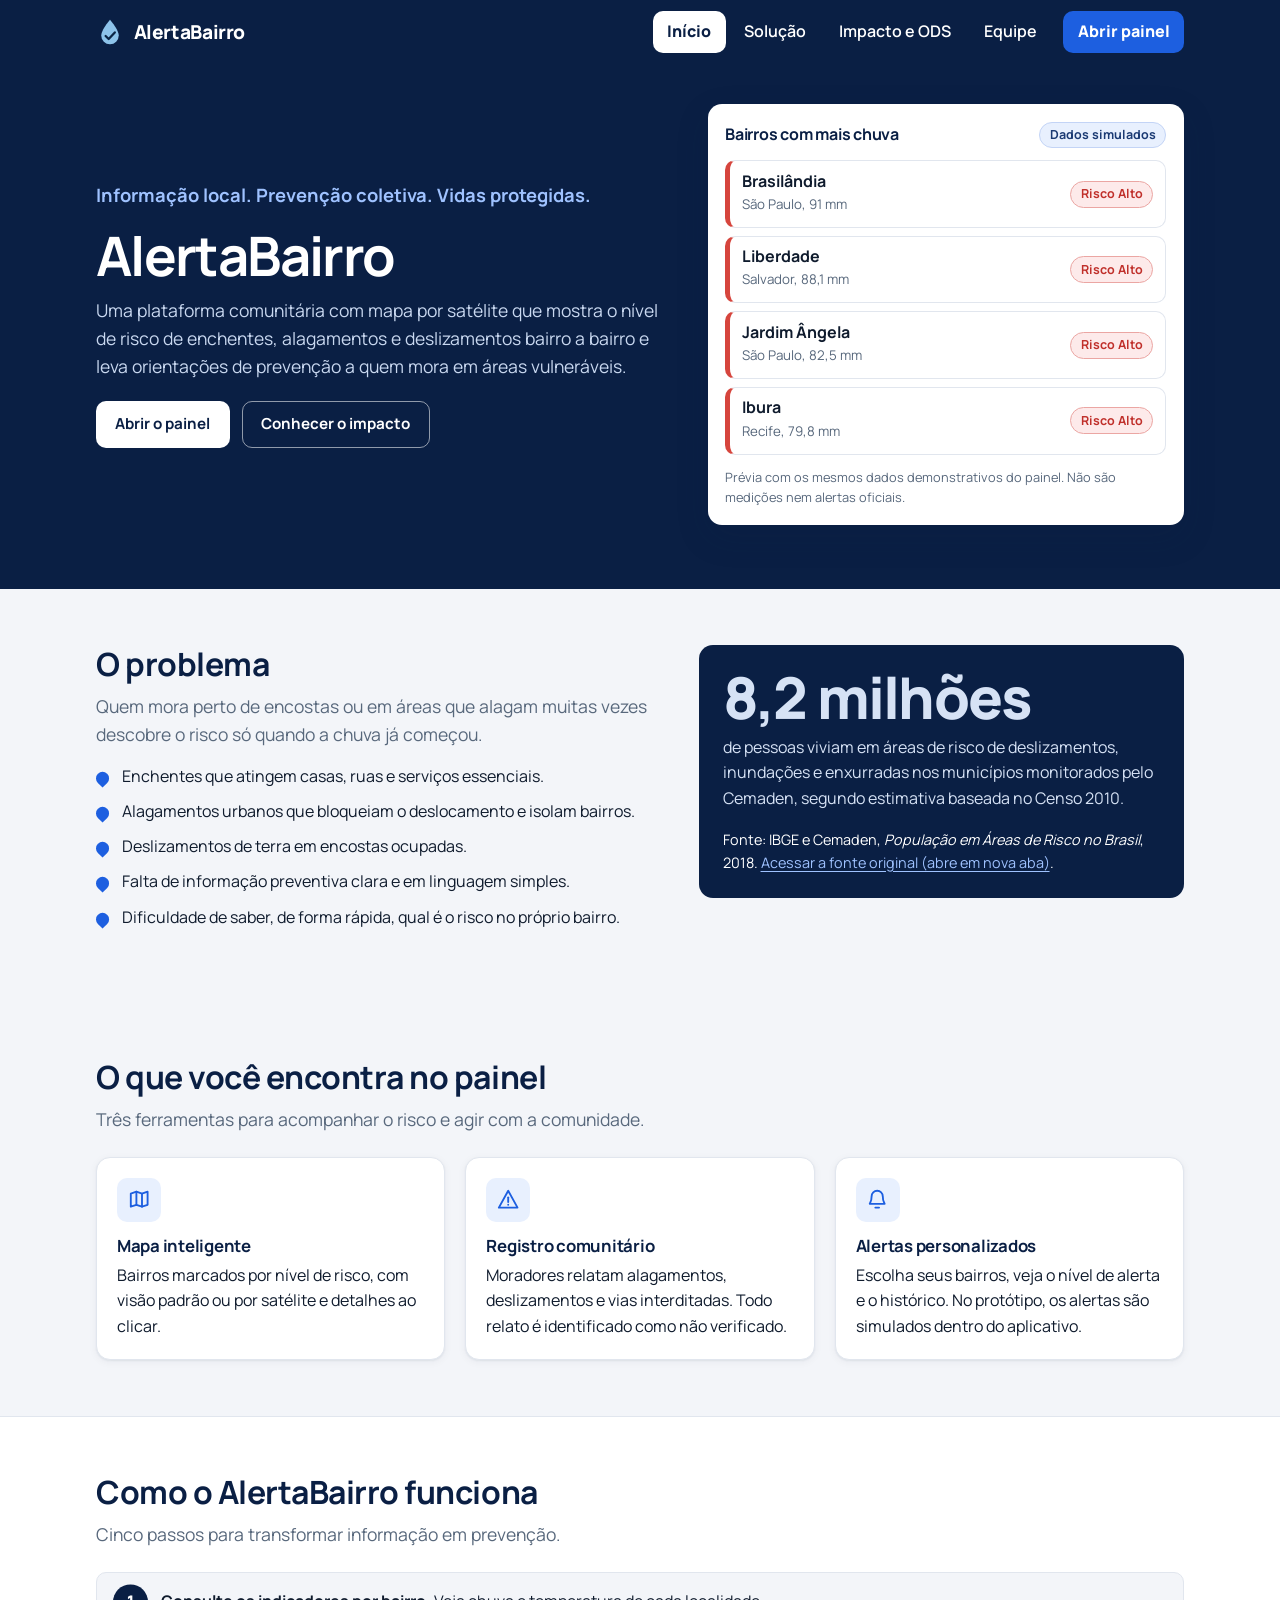
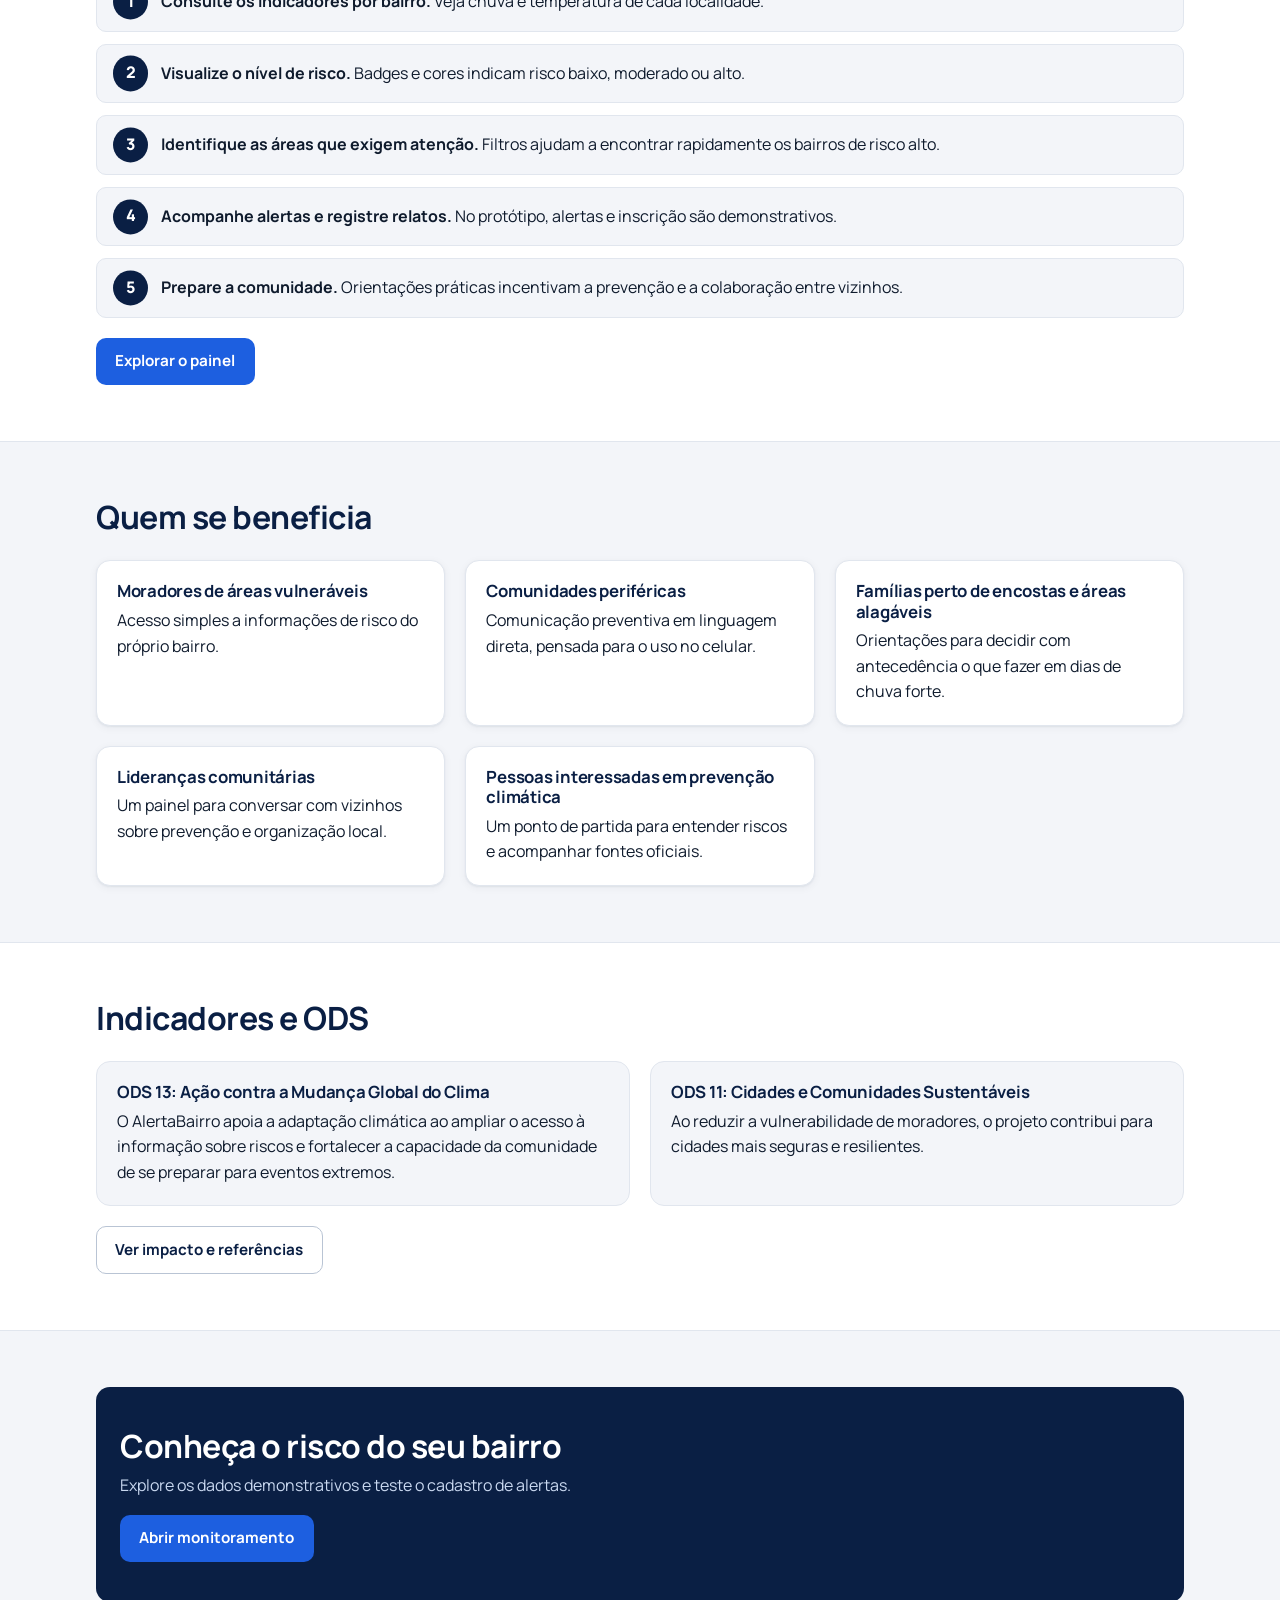
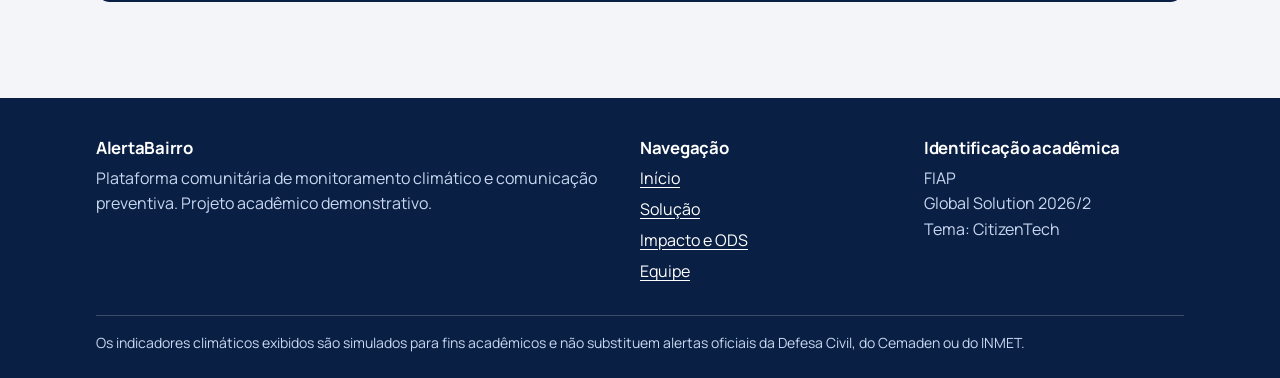
==== index.html @ a282086f "Projeto_demo {versão 1}" ====
<!DOCTYPE html>
<html lang="pt-BR">
<head>
  <meta charset="UTF-8">
  <meta name="viewport" content="width=device-width, initial-scale=1">
  <title>AlertaBairro | Informação local, prevenção coletiva</title>
  <meta name="description" content="AlertaBairro: plataforma comunitária de monitoramento climático e comunicação preventiva sobre enchentes, alagamentos e deslizamentos. Projeto acadêmico FIAP.">
  <link rel="preconnect" href="https://fonts.googleapis.com">
  <link rel="preconnect" href="https://fonts.gstatic.com" crossorigin>
  <link href="https://fonts.googleapis.com/css2?family=Manrope:wght@400;500;600;700;800&amp;display=swap" rel="stylesheet">
  <link rel="stylesheet" href="css/style.css">
  <script src="js/main.js" defer></script>
</head>
<body>
  <svg class="sprite" aria-hidden="true" focusable="false">
    <symbol id="i-home" viewBox="0 0 24 24"><path d="M3 11l9-8 9 8"/><path d="M5 10v10h14V10"/><path d="M10 20v-6h4v6"/></symbol>
    <symbol id="i-activity" viewBox="0 0 24 24"><path d="M3 12h4l3-8 4 16 3-8h4"/></symbol>
    <symbol id="i-map" viewBox="0 0 24 24"><path d="M9 4L3 6v14l6-2 6 2 6-2V4l-6 2-6-2z"/><path d="M9 4v14"/><path d="M15 6v14"/></symbol>
    <symbol id="i-alert" viewBox="0 0 24 24"><path d="M12 3L2 21h20L12 3z"/><path d="M12 10v5"/><path d="M12 18h.01"/></symbol>
    <symbol id="i-bell" viewBox="0 0 24 24"><path d="M6 9a6 6 0 0 1 12 0c0 6 2 7 2 8H4c0-1 2-2 2-8z"/><path d="M10 21h4"/></symbol>
    <symbol id="i-users" viewBox="0 0 24 24"><circle cx="9" cy="8" r="3.5"/><path d="M2 20c0-3.5 3-6 7-6s7 2.5 7 6"/><circle cx="17" cy="9" r="2.5"/><path d="M18 14c2.5.5 4 2.5 4 5"/></symbol>
    <symbol id="i-settings" viewBox="0 0 24 24"><path d="M4 6h10"/><path d="M18 6h2"/><circle cx="16" cy="6" r="2"/><path d="M4 12h2"/><path d="M10 12h10"/><circle cx="8" cy="12" r="2"/><path d="M4 18h10"/><path d="M18 18h2"/><circle cx="16" cy="18" r="2"/></symbol>
    <symbol id="i-search" viewBox="0 0 24 24"><circle cx="11" cy="11" r="7"/><path d="M20 20l-4-4"/></symbol>
    <symbol id="i-plus" viewBox="0 0 24 24"><path d="M12 5v14M5 12h14"/></symbol>
    <symbol id="i-menu" viewBox="0 0 24 24"><path d="M4 6h16M4 12h16M4 18h16"/></symbol>
    <symbol id="i-x" viewBox="0 0 24 24"><path d="M6 6l12 12M18 6L6 18"/></symbol>
    <symbol id="i-droplet" viewBox="0 0 24 24"><path d="M12 3s7 7.5 7 12a7 7 0 0 1-14 0c0-4.5 7-12 7-12z"/></symbol>
    <symbol id="i-cloud-rain" viewBox="0 0 24 24"><path d="M7 15a4.5 4.5 0 0 1-.5-9A6 6 0 0 1 18 7.5a4 4 0 0 1-.5 7.5H7z"/><path d="M8 18l-1 3M12 18l-1 3M16 18l-1 3"/></symbol>
    <symbol id="i-thermometer" viewBox="0 0 24 24"><path d="M14 14.5V5a2 2 0 0 0-4 0v9.5a4 4 0 1 0 4 0z"/></symbol>
    <symbol id="i-check" viewBox="0 0 24 24"><path d="M5 12.5l4.5 4.5L19 7"/></symbol>
    <symbol id="i-pin" viewBox="0 0 24 24"><path d="M12 21s7-6 7-11a7 7 0 0 0-14 0c0 5 7 11 7 11z"/><circle cx="12" cy="10" r="2.5"/></symbol>
    <symbol id="i-shield" viewBox="0 0 24 24"><path d="M12 3l8 3v6c0 5-3.5 8-8 9-4.5-1-8-4-8-9V6l8-3z"/><path d="M9 12l2 2 4-4"/></symbol>
    <symbol id="i-clock" viewBox="0 0 24 24"><circle cx="12" cy="12" r="9"/><path d="M12 7v5l3 2"/></symbol>
    <symbol id="i-info" viewBox="0 0 24 24"><circle cx="12" cy="12" r="9"/><path d="M12 11v5"/><path d="M12 8h.01"/></symbol>
  </svg>
  <a class="skip-link" href="#conteudo">Ir para o conteúdo principal</a>
  <header class="site-header">
    <div class="container header-inner">
      <a class="brand" href="index.html" aria-label="AlertaBairro, página inicial">
        <svg viewBox="0 0 32 32" aria-hidden="true" focusable="false">
          <path d="M16 2C16 2 6 13.5 6 20a10 10 0 0 0 20 0C26 13.5 16 2 16 2Z" fill="#8dc3ea"/>
          <path d="M11 20.5l3.5 3.5 7-7.5" fill="none" stroke="#0b2545" stroke-width="2.6" stroke-linecap="round" stroke-linejoin="round"/>
        </svg>
        <span>AlertaBairro</span>
      </a>
      <button class="menu-toggle" id="menu-toggle" type="button" aria-expanded="false" aria-controls="menu-principal">
        <span class="sr-only">Abrir menu</span>
        <svg class="icon" viewBox="0 0 24 24" aria-hidden="true" focusable="false"><path d="M4 6h16M4 12h16M4 18h16"/></svg>
      </button>
      <nav aria-label="Navegação principal">
        <ul class="menu" id="menu-principal">
          <li><a href="index.html" aria-current="page">Início</a></li>
          <li><a href="solucao.html">Solução</a></li>
          <li><a href="impacto.html">Impacto e ODS</a></li>
          <li><a href="equipe.html">Equipe</a></li>
          <li><a class="menu-cta" href="solucao.html">Abrir painel</a></li>
        </ul>
      </nav>
    </div>
  </header>

  <main id="conteudo">

    <section class="hero" aria-labelledby="titulo-hero">
      <div class="container hero-inner">
        <div>
          <p class="hero-tagline">Informação local. Prevenção coletiva. Vidas protegidas.</p>
          <h1 id="titulo-hero">AlertaBairro</h1>
          <p class="lead">Uma plataforma comunitária com mapa por satélite que mostra o nível de risco de enchentes, alagamentos e deslizamentos bairro a bairro e leva orientações de prevenção a quem mora em áreas vulneráveis.</p>
          <div class="btn-row">
            <a class="btn btn-light" href="solucao.html">Abrir o painel</a>
            <a class="btn btn-outline-light" href="impacto.html">Conhecer o impacto</a>
          </div>
        </div>
        <aside class="snapshot" aria-label="Prévia do painel">
          <div class="snapshot-head"><h2>Bairros com mais chuva</h2><span class="badge badge-neutro">Dados simulados</span></div>
          <ul id="previa-lista"></ul>
          <p class="snapshot-note">Prévia com os mesmos dados demonstrativos do painel. Não são medições nem alertas oficiais.</p>
        </aside>
      </div>
    </section>

    <section class="section" aria-labelledby="titulo-problema">
      <div class="container grid problem-grid">
        <div>
          <h2 id="titulo-problema">O problema</h2>
          <p class="lead">Quem mora perto de encostas ou em áreas que alagam muitas vezes descobre o risco só quando a chuva já começou.</p>
          <ul class="problem-list">
            <li>Enchentes que atingem casas, ruas e serviços essenciais.</li>
            <li>Alagamentos urbanos que bloqueiam o deslocamento e isolam bairros.</li>
            <li>Deslizamentos de terra em encostas ocupadas.</li>
            <li>Falta de informação preventiva clara e em linguagem simples.</li>
            <li>Dificuldade de saber, de forma rápida, qual é o risco no próprio bairro.</li>
          </ul>
        </div>
        <figure class="stat">
          <p class="stat-number">8,2 milhões</p>
          <p>de pessoas viviam em áreas de risco de deslizamentos, inundações e enxurradas nos municípios monitorados pelo Cemaden, segundo estimativa baseada no Censo 2010.</p>
          <figcaption class="stat-source">Fonte: IBGE e Cemaden, <cite>População em Áreas de Risco no Brasil</cite>, 2018. <a href="https://www.ibge.gov.br/apps/populacaoareasderisco/" target="_blank" rel="noopener noreferrer">Acessar a fonte original (abre em nova aba)</a>.</figcaption>
        </figure>
      </div>
    </section>

    <section class="section" aria-labelledby="titulo-recursos">
      <div class="container">
        <div class="section-head">
          <h2 id="titulo-recursos">O que você encontra no painel</h2>
          <p class="lead">Três ferramentas para acompanhar o risco e agir com a comunidade.</p>
        </div>
        <div class="grid grid-3">
          <article class="card"><div class="feature-icon"><svg class="icon" aria-hidden="true" focusable="false"><use href="#i-map"/></svg></div><h3>Mapa inteligente</h3><p>Bairros marcados por nível de risco, com visão padrão ou por satélite e detalhes ao clicar.</p></article>
          <article class="card"><div class="feature-icon"><svg class="icon" aria-hidden="true" focusable="false"><use href="#i-alert"/></svg></div><h3>Registro comunitário</h3><p>Moradores relatam alagamentos, deslizamentos e vias interditadas. Todo relato é identificado como não verificado.</p></article>
          <article class="card"><div class="feature-icon"><svg class="icon" aria-hidden="true" focusable="false"><use href="#i-bell"/></svg></div><h3>Alertas personalizados</h3><p>Escolha seus bairros, veja o nível de alerta e o histórico. No protótipo, os alertas são simulados dentro do aplicativo.</p></article>
        </div>
      </div>
    </section>

    <section class="section section-alt" aria-labelledby="titulo-solucao">
      <div class="container">
        <div class="section-head">
          <h2 id="titulo-solucao">Como o AlertaBairro funciona</h2>
          <p class="lead">Cinco passos para transformar informação em prevenção.</p>
        </div>
        <ol class="steps">
          <li><strong>Consulte os indicadores por bairro.</strong> Veja chuva e temperatura de cada localidade.</li>
          <li><strong>Visualize o nível de risco.</strong> Badges e cores indicam risco baixo, moderado ou alto.</li>
          <li><strong>Identifique as áreas que exigem atenção.</strong> Filtros ajudam a encontrar rapidamente os bairros de risco alto.</li>
          <li><strong>Acompanhe alertas e registre relatos.</strong> No protótipo, alertas e inscrição são demonstrativos.</li>
          <li><strong>Prepare a comunidade.</strong> Orientações práticas incentivam a prevenção e a colaboração entre vizinhos.</li>
        </ol>
        <div class="btn-row">
          <a class="btn btn-primary" href="solucao.html">Explorar o painel</a>
        </div>
      </div>
    </section>

    <section class="section" aria-labelledby="titulo-beneficiarios">
      <div class="container">
        <div class="section-head">
          <h2 id="titulo-beneficiarios">Quem se beneficia</h2>
        </div>
        <div class="grid grid-3">
          <article class="card"><h3>Moradores de áreas vulneráveis</h3><p>Acesso simples a informações de risco do próprio bairro.</p></article>
          <article class="card"><h3>Comunidades periféricas</h3><p>Comunicação preventiva em linguagem direta, pensada para o uso no celular.</p></article>
          <article class="card"><h3>Famílias perto de encostas e áreas alagáveis</h3><p>Orientações para decidir com antecedência o que fazer em dias de chuva forte.</p></article>
          <article class="card"><h3>Lideranças comunitárias</h3><p>Um painel para conversar com vizinhos sobre prevenção e organização local.</p></article>
          <article class="card"><h3>Pessoas interessadas em prevenção climática</h3><p>Um ponto de partida para entender riscos e acompanhar fontes oficiais.</p></article>
        </div>
      </div>
    </section>

    <section class="section section-alt" aria-labelledby="titulo-ods">
      <div class="container">
        <div class="section-head">
          <h2 id="titulo-ods">Indicadores e ODS</h2>
        </div>
        <div class="grid grid-2">
          <article class="card">
            <h3>ODS 13: Ação contra a Mudança Global do Clima</h3>
            <p>O AlertaBairro apoia a adaptação climática ao ampliar o acesso à informação sobre riscos e fortalecer a capacidade da comunidade de se preparar para eventos extremos.</p>
          </article>
          <article class="card">
            <h3>ODS 11: Cidades e Comunidades Sustentáveis</h3>
            <p>Ao reduzir a vulnerabilidade de moradores, o projeto contribui para cidades mais seguras e resilientes.</p>
          </article>
        </div>
        <div class="btn-row">
          <a class="btn btn-secondary" href="impacto.html">Ver impacto e referências</a>
        </div>
      </div>
    </section>

    <section class="section" aria-labelledby="titulo-cta">
      <div class="container">
        <div class="cta-band">
          <h2 id="titulo-cta">Conheça o risco do seu bairro</h2>
          <p>Explore os dados demonstrativos e teste o cadastro de alertas.</p>
          <a class="btn btn-primary" href="solucao.html">Abrir monitoramento</a>
        </div>
      </div>
    </section>
  </main>

  <footer class="site-footer">
    <div class="container">
      <div class="footer-grid">
        <div>
          <h2>AlertaBairro</h2>
          <p>Plataforma comunitária de monitoramento climático e comunicação preventiva. Projeto acadêmico demonstrativo.</p>
        </div>
        <nav aria-label="Navegação do rodapé">
          <h2>Navegação</h2>
          <ul class="footer-links">
            <li><a href="index.html">Início</a></li>
            <li><a href="solucao.html">Solução</a></li>
            <li><a href="impacto.html">Impacto e ODS</a></li>
            <li><a href="equipe.html">Equipe</a></li>
          </ul>
        </nav>
        <div>
          <h2>Identificação acadêmica</h2>
          <p>FIAP<br>Global Solution 2026/2<br>Tema: CitizenTech</p>
        </div>
      </div>
      <div class="footer-note">
        <p>Os indicadores climáticos exibidos são simulados para fins acadêmicos e não substituem alertas oficiais da Defesa Civil, do Cemaden ou do INMET.</p>
      </div>
    </div>
  </footer>
</body>
</html>
---- css/style.css ----
/* ==========================================================================
   AlertaBairro — Global Solution FIAP 2026/2 (CitizenTech)
   Estilos globais (site institucional + aplicativo). Mobile First.
   Sumário:
   1. Tokens          2. Base e utilitários   3. Componentes (botões, badges, formulários)
   4. Site público    5. App: estrutura       6. App: componentes e telas
   7. Mapa            8. Media queries        9. Movimento reduzido
   ========================================================================== */

/* 1. TOKENS --------------------------------------------------------------- */
:root {
  --navy: #0a1f44;
  --navy-2: #102a5c;
  --navy-3: #1b3a73;
  --blue: #1d5fe0;
  --blue-dark: #1749ad;
  --sky: #e8f0fe;
  --bg: #f3f5f9;
  --surface: #ffffff;
  --line: #e1e6ee;
  --ink: #0f1b2d;
  --muted: #58687c;

  --green: #0f7a55;
  --green-bg: #e2f5ec;
  --green-fill: #2fa36b;
  --amber: #8a5300;
  --amber-bg: #fff3d6;
  --amber-fill: #f2b230;
  --red: #c0302b;
  --red-bg: #fdeaea;
  --red-fill: #d6453d;

  --r-sm: 6px;
  --r: 10px;
  --r-lg: 14px;
  --shadow: 0 1px 2px rgba(10, 31, 68, 0.06), 0 2px 8px rgba(10, 31, 68, 0.05);
  --shadow-lg: 0 12px 32px rgba(10, 31, 68, 0.18);
  --font: "Manrope", "Segoe UI", system-ui, -apple-system, "Helvetica Neue", Arial, sans-serif;
  --max: 1120px;
  --sidebar: 256px;
  --topbar: 64px;
}

/* 2. BASE E UTILITÁRIOS --------------------------------------------------- */
*, *::before, *::after { box-sizing: border-box; }
html { scroll-behavior: smooth; -webkit-text-size-adjust: 100%; }
body { margin: 0; font-family: var(--font); font-size: 1rem; line-height: 1.6; color: var(--ink); background: var(--bg); overflow-x: hidden; }
img, svg { max-width: 100%; }
h1, h2, h3 { margin: 0 0 0.5rem; line-height: 1.2; color: var(--navy); letter-spacing: -0.015em; }
h1 { font-size: clamp(2rem, 6vw, 3.4rem); letter-spacing: -0.03em; }
h2 { font-size: clamp(1.45rem, 3.5vw, 2rem); }
h3 { font-size: 1.05rem; }
p { margin: 0 0 1rem; max-width: 68ch; }
a { color: var(--blue); text-underline-offset: 3px; }
a:hover { color: var(--navy); }
ul, ol { margin: 0 0 1rem; padding-left: 1.25rem; }
:focus-visible { outline: 3px solid var(--amber-fill); outline-offset: 2px; border-radius: 4px; }

.container { width: 100%; max-width: var(--max); margin: 0 auto; padding: 0 1rem; }
.sr-only { position: absolute; width: 1px; height: 1px; padding: 0; margin: -1px; overflow: hidden; clip: rect(0, 0, 0, 0); white-space: nowrap; border: 0; }
.skip-link { position: absolute; left: 1rem; top: -100px; z-index: 300; background: var(--amber-bg); color: var(--ink); padding: 0.6rem 1rem; border-radius: var(--r-sm); font-weight: 700; }
.skip-link:focus { top: 0.5rem; }
[hidden] { display: none !important; }
.lead { font-size: 1.1rem; color: var(--muted); }
.muted { color: var(--muted); }
.grid { display: grid; gap: 1.25rem; }
.icon { width: 1.25rem; height: 1.25rem; flex: none; fill: none; stroke: currentColor; stroke-width: 2; stroke-linecap: round; stroke-linejoin: round; }

/* 3. COMPONENTES ---------------------------------------------------------- */
.btn {
  display: inline-flex; align-items: center; justify-content: center; gap: 0.5rem;
  padding: 0.65rem 1.15rem; border-radius: var(--r); border: 1.5px solid transparent;
  font: inherit; font-weight: 700; font-size: 0.95rem; text-decoration: none; cursor: pointer;
  transition: background 0.15s ease, color 0.15s ease, border-color 0.15s ease, transform 0.1s ease;
}
.btn:active { transform: translateY(1px); }
.btn-primary { background: var(--blue); color: #fff; }
.btn-primary:hover { background: var(--blue-dark); color: #fff; }
.btn-secondary { background: var(--surface); color: var(--navy); border-color: #b9c4d4; }
.btn-secondary:hover { background: var(--sky); border-color: var(--blue); color: var(--navy); }
.btn-light { background: #fff; color: var(--navy); }
.btn-light:hover { background: var(--sky); color: var(--navy); }
.btn-outline-light { background: transparent; color: #fff; border-color: rgba(255, 255, 255, 0.55); }
.btn-outline-light:hover { background: rgba(255, 255, 255, 0.12); color: #fff; }
.btn-danger { background: var(--red); color: #fff; }
.btn-danger:hover { background: #9d2420; color: #fff; }
.btn-sm { padding: 0.4rem 0.75rem; font-size: 0.85rem; }
.btn-row { display: flex; flex-wrap: wrap; gap: 0.75rem; margin-top: 1.25rem; }

.badge { display: inline-flex; align-items: center; gap: 0.3rem; font-size: 0.78rem; font-weight: 700; padding: 0.15rem 0.6rem; border-radius: 999px; border: 1px solid transparent; white-space: nowrap; }
.badge-baixo, .badge-informativo { background: var(--green-bg); color: var(--green); border-color: #9ad6bb; }
.badge-moderado, .badge-atencao { background: var(--amber-bg); color: var(--amber); border-color: #e8c36a; }
.badge-alto, .badge-elevado { background: var(--red-bg); color: var(--red); border-color: #eba6a3; }
.badge-neutro { background: var(--sky); color: var(--navy-3); border-color: #c3d4f6; }

.field { display: flex; flex-direction: column; gap: 0.35rem; }
.field label { font-weight: 700; font-size: 0.9rem; }
.field input, .field select, .field textarea {
  font: inherit; font-size: 0.95rem; padding: 0.6rem 0.75rem; border: 1.5px solid #b9c4d4;
  border-radius: var(--r); background: #fff; color: var(--ink); width: 100%;
}
.field textarea { resize: vertical; min-height: 96px; }
.field input:focus, .field select:focus, .field textarea:focus { border-color: var(--blue); outline: 3px solid var(--sky); }
.field input[aria-invalid="true"], .field select[aria-invalid="true"], .field textarea[aria-invalid="true"] { border-color: var(--red); background: var(--red-bg); }
.hint { font-size: 0.85rem; color: var(--muted); }
.erro-campo { color: var(--red); font-size: 0.85rem; font-weight: 700; margin: 0; }
.form-grid { display: grid; gap: 1rem; }
.feedback { border-radius: var(--r); padding: 0.85rem 1rem; margin-top: 1rem; font-weight: 700; font-size: 0.95rem; }
.feedback p { margin: 0; }
.feedback-sucesso { background: var(--green-bg); color: var(--green); border: 1px solid #9ad6bb; }
.feedback-erro { background: var(--red-bg); color: var(--red); border: 1px solid #eba6a3; }
.notice { display: flex; gap: 0.75rem; align-items: flex-start; background: var(--amber-bg); border: 1px solid #e8c36a; border-left: 5px solid var(--amber-fill); border-radius: var(--r); padding: 0.85rem 1rem; font-size: 0.92rem; }
.notice p { margin: 0; max-width: none; }
.notice .icon { color: var(--amber); margin-top: 0.15rem; }
.card { background: var(--surface); border: 1px solid var(--line); border-radius: var(--r-lg); padding: 1.25rem; box-shadow: var(--shadow); }
.card p:last-child { margin-bottom: 0; }

/* 4. SITE PÚBLICO --------------------------------------------------------- */
.site-header { background: var(--navy); position: sticky; top: 0; z-index: 50; }
.header-inner { display: flex; align-items: center; justify-content: space-between; min-height: 64px; position: relative; }
.brand { display: inline-flex; align-items: center; gap: 0.6rem; color: #fff; font-weight: 800; font-size: 1.2rem; text-decoration: none; letter-spacing: -0.02em; }
.brand:hover { color: #bcd3ff; }
.brand svg { width: 28px; height: 28px; }
.menu-toggle { background: transparent; border: 1.5px solid rgba(255, 255, 255, 0.45); border-radius: var(--r); width: 44px; height: 44px; cursor: pointer; display: inline-flex; align-items: center; justify-content: center; color: #fff; }
.menu-toggle:hover { border-color: #fff; }
.menu { list-style: none; margin: 0; padding: 0.5rem 1rem 1rem; display: none; position: absolute; top: 100%; left: 0; right: 0; background: var(--navy-2); border-top: 1px solid rgba(255, 255, 255, 0.15); }
.menu.aberto { display: block; }
.menu a { display: block; padding: 0.75rem; color: #fff; text-decoration: none; border-radius: var(--r); font-weight: 600; }
.menu a:hover { background: rgba(255, 255, 255, 0.1); }
.menu a[aria-current="page"] { background: #fff; color: var(--navy); font-weight: 800; }
.menu .menu-cta { margin-top: 0.5rem; background: var(--blue); text-align: center; font-weight: 800; }
.menu .menu-cta:hover { background: var(--blue-dark); }

.hero { background: var(--navy); color: #fff; padding: 2.5rem 0 4rem; }
.hero h1 { color: #fff; max-width: 13ch; }
.hero .lead { color: #c9d8f0; }
.hero-inner { display: grid; gap: 2.5rem; align-items: center; }
.hero-tagline { font-size: 1.15rem; font-weight: 700; color: #9fc2ff; margin-bottom: 0.75rem; }
.snapshot { background: var(--surface); color: var(--ink); border-radius: var(--r-lg); padding: 1.1rem; box-shadow: var(--shadow-lg); }
.snapshot-head { display: flex; justify-content: space-between; align-items: center; gap: 0.5rem; margin-bottom: 0.75rem; }
.snapshot-head h2 { font-size: 1rem; margin: 0; }
.snapshot ul { list-style: none; margin: 0; padding: 0; display: grid; gap: 0.5rem; }
.snapshot li { display: flex; align-items: center; justify-content: space-between; gap: 0.75rem; padding: 0.65rem 0.75rem; border: 1px solid var(--line); border-left-width: 5px; border-radius: var(--r); }
.snapshot li.risco-alto { border-left-color: var(--red-fill); }
.snapshot li.risco-moderado { border-left-color: var(--amber-fill); }
.snapshot li.risco-baixo { border-left-color: var(--green-fill); }
.snapshot strong { display: block; line-height: 1.2; }
.snapshot small { color: var(--muted); }
.snapshot-note { font-size: 0.8rem; color: var(--muted); margin: 0.75rem 0 0; }

.section { padding: 2.5rem 0; }
.section-alt { background: var(--surface); border-block: 1px solid var(--line); }
.section-head { margin-bottom: 1.5rem; }
.card h3 { margin-bottom: 0.4rem; }
.section-alt .card { background: var(--bg); box-shadow: none; }
.feature-icon { width: 44px; height: 44px; border-radius: var(--r); background: var(--sky); color: var(--blue); display: flex; align-items: center; justify-content: center; margin-bottom: 0.9rem; }
.feature-icon .icon { width: 1.4rem; height: 1.4rem; }

.stat { background: var(--navy); color: #fff; border-radius: var(--r-lg); padding: 1.5rem; margin: 0; }
.stat-number { font-size: clamp(2.4rem, 8vw, 3.6rem); font-weight: 800; line-height: 1; margin: 0 0 0.5rem; letter-spacing: -0.03em; }
.stat p { color: #d6e2f5; }
.stat a { color: #9fc2ff; }
.stat a:hover { color: #fff; }
.stat-source { font-size: 0.9rem; margin-bottom: 0; }
.problem-list { list-style: none; padding: 0; display: grid; gap: 0.6rem; }
.problem-list li { padding-left: 1.6rem; position: relative; }
.problem-list li::before { content: ""; position: absolute; left: 0; top: 0.5rem; width: 0.8rem; height: 0.8rem; border-radius: 50% 50% 50% 0; transform: rotate(-45deg); background: var(--blue); }
.steps { list-style: none; padding: 0; counter-reset: passo; display: grid; gap: 0.75rem; }
.steps li { counter-increment: passo; background: var(--surface); border: 1px solid var(--line); border-radius: var(--r); padding: 1rem 1rem 1rem 4rem; position: relative; box-shadow: var(--shadow); }
.section-alt .steps li { background: var(--bg); box-shadow: none; }
.steps li::before { content: counter(passo); position: absolute; left: 1rem; top: 50%; transform: translateY(-50%); width: 2.2rem; height: 2.2rem; border-radius: 50%; background: var(--navy); color: #fff; font-weight: 800; display: flex; align-items: center; justify-content: center; }
.cta-band { background: var(--navy); color: #fff; border-radius: var(--r-lg); padding: 2.5rem 1.5rem; }
.cta-band h2 { color: #fff; }
.cta-band p { color: #c9d8f0; }
.ref-list li { margin-bottom: 0.5rem; }
.impact-card .valor { font-size: 2rem; font-weight: 800; color: var(--blue); line-height: 1.1; margin-bottom: 0.3rem; }
.tag { display: inline-block; font-size: 0.78rem; font-weight: 700; padding: 0.1rem 0.6rem; border-radius: 999px; background: var(--amber-bg); color: var(--amber); border: 1px solid #e8c36a; }
.page-hero { background: var(--navy); color: #fff; padding: 2.5rem 0; }
.page-hero h1 { color: #fff; font-size: clamp(1.8rem, 5vw, 2.6rem); }
.page-hero .lead { color: #c9d8f0; margin-bottom: 0; }
.avatar { width: 84px; height: 84px; border-radius: 50%; margin: 0 auto 1rem; background: var(--sky); color: var(--navy); font-size: 1.8rem; font-weight: 800; display: flex; align-items: center; justify-content: center; border: 2px dashed var(--blue); }
.team-card { text-align: center; }
.team-card dl { text-align: left; margin: 1rem 0; }
.team-card dt { font-size: 0.8rem; color: var(--muted); }
.team-card dd { margin: 0 0 0.5rem; font-weight: 700; }
.team-links { display: flex; justify-content: center; gap: 0.75rem; flex-wrap: wrap; }
.link-pendente { color: var(--muted); font-size: 0.85rem; border: 1px dashed var(--muted); border-radius: 999px; padding: 0.1rem 0.7rem; }
.site-footer { background: var(--navy); color: #c9d8f0; padding: 2.5rem 0 1.5rem; margin-top: 2.5rem; }
.footer-grid { display: grid; gap: 1.5rem; }
.site-footer h2 { color: #fff; font-size: 1.05rem; }
.site-footer a { color: #fff; }
.site-footer a:hover { color: #9fc2ff; }
.footer-links { list-style: none; padding: 0; margin: 0; }
.footer-links li { margin-bottom: 0.35rem; }
.footer-note { border-top: 1px solid rgba(255, 255, 255, 0.2); margin-top: 1.5rem; padding-top: 1rem; font-size: 0.875rem; }
.footer-note p { max-width: none; margin: 0; }

/* 5. APP: ESTRUTURA ------------------------------------------------------- */
body.app { background: var(--bg); padding-bottom: 72px; }
.app-shell { min-height: 100vh; }
.sidebar {
  position: fixed; inset: 0 auto 0 0; width: min(300px, 86vw); background: var(--navy); color: #fff;
  z-index: 120; display: flex; flex-direction: column; padding: 1rem 0.75rem;
  transform: translateX(-100%); transition: transform 0.25s ease; overflow-y: auto;
}
.sidebar.aberto { transform: none; }
.sidebar-overlay { position: fixed; inset: 0; background: rgba(10, 31, 68, 0.55); z-index: 110; }
.sidebar-top { display: flex; align-items: center; justify-content: space-between; padding: 0.25rem 0.5rem 1rem; }
.sidebar-close { background: transparent; border: 0; color: #fff; width: 40px; height: 40px; border-radius: var(--r); cursor: pointer; display: inline-flex; align-items: center; justify-content: center; }
.sidebar-close:hover { background: rgba(255, 255, 255, 0.1); }
.side-nav ul { list-style: none; margin: 0; padding: 0; display: grid; gap: 0.15rem; }
.side-nav a {
  display: flex; align-items: center; gap: 0.75rem; padding: 0.65rem 0.75rem; border-radius: var(--r);
  color: #cdd9ee; text-decoration: none; font-weight: 600; font-size: 0.95rem; position: relative;
}
.side-nav a:hover { background: rgba(255, 255, 255, 0.08); color: #fff; }
.side-nav a[aria-current="page"] { background: var(--navy-3); color: #fff; }
.side-nav a[aria-current="page"]::before { content: ""; position: absolute; left: -0.75rem; top: 20%; bottom: 20%; width: 4px; border-radius: 0 4px 4px 0; background: #6ea2ff; }
.nav-count { margin-left: auto; min-width: 1.4rem; text-align: center; font-size: 0.75rem; font-weight: 800; background: var(--red-fill); color: #fff; border-radius: 999px; padding: 0.05rem 0.4rem; }
.sidebar-foot { margin-top: auto; padding: 1rem 0.5rem 0; font-size: 0.82rem; color: #a9bad6; border-top: 1px solid rgba(255, 255, 255, 0.12); }
.sidebar-foot a { color: #fff; font-weight: 700; }
.sidebar-foot p { margin: 0.5rem 0 0; }

.app-main { min-width: 0; }
.topbar { position: sticky; top: 0; z-index: 90; background: rgba(255, 255, 255, 0.96); backdrop-filter: blur(6px); border-bottom: 1px solid var(--line); display: flex; align-items: center; gap: 0.5rem; padding: 0.6rem 0.75rem; min-height: var(--topbar); }
.icon-btn { background: transparent; border: 1.5px solid transparent; width: 42px; height: 42px; border-radius: var(--r); cursor: pointer; display: inline-flex; align-items: center; justify-content: center; color: var(--navy); position: relative; flex: none; }
.icon-btn:hover { background: var(--sky); }
.icon-btn .dot { position: absolute; top: 3px; right: 2px; min-width: 18px; height: 18px; border-radius: 999px; background: var(--red-fill); color: #fff; font-size: 0.7rem; font-weight: 800; display: flex; align-items: center; justify-content: center; padding: 0 4px; border: 2px solid #fff; }
.search-box { position: relative; flex: 1; min-width: 0; }
.search-box .icon { position: absolute; left: 0.75rem; top: 50%; transform: translateY(-50%); color: var(--muted); pointer-events: none; }
.search-box input { width: 100%; font: inherit; font-size: 0.92rem; padding: 0.55rem 0.75rem 0.55rem 2.4rem; border: 1.5px solid var(--line); background: var(--bg); border-radius: var(--r); }
.search-box input:focus { border-color: var(--blue); background: #fff; outline: 3px solid var(--sky); }
.search-results { position: absolute; top: calc(100% + 6px); left: 0; right: 0; background: #fff; border: 1px solid var(--line); border-radius: var(--r); box-shadow: var(--shadow-lg); list-style: none; margin: 0; padding: 0.35rem; z-index: 95; max-height: 320px; overflow-y: auto; min-width: 260px; }
.search-results button { width: 100%; text-align: left; background: transparent; border: 0; padding: 0.55rem 0.65rem; border-radius: var(--r-sm); font: inherit; cursor: pointer; display: flex; align-items: center; justify-content: space-between; gap: 0.5rem; }
.search-results button:hover, .search-results button:focus-visible { background: var(--sky); }
.search-results small { color: var(--muted); display: block; }
.search-empty { padding: 0.65rem; color: var(--muted); font-size: 0.9rem; }
.loc-select { display: none; position: relative; }
.loc-select select { font: inherit; font-size: 0.92rem; font-weight: 600; padding: 0.55rem 0.75rem 0.55rem 2.2rem; border: 1.5px solid var(--line); border-radius: var(--r); background: #fff; color: var(--ink); max-width: 200px; }
.loc-select .icon { position: absolute; left: 0.7rem; top: 50%; transform: translateY(-50%); color: var(--blue); pointer-events: none; }
.btn-quick { display: none; }
.profile-link { display: inline-flex; align-items: center; gap: 0.5rem; text-decoration: none; color: var(--ink); border-radius: var(--r); padding: 0.2rem; }
.profile-link:hover { background: var(--sky); color: var(--ink); }
.profile-avatar { width: 36px; height: 36px; border-radius: 50%; background: var(--navy); color: #fff; font-weight: 800; font-size: 0.85rem; display: flex; align-items: center; justify-content: center; }
.profile-name { display: none; font-weight: 700; font-size: 0.9rem; }
.popover { position: absolute; top: calc(100% + 8px); right: 0.75rem; width: min(380px, calc(100vw - 1.5rem)); background: #fff; border: 1px solid var(--line); border-radius: var(--r-lg); box-shadow: var(--shadow-lg); z-index: 100; }
.popover-head { display: flex; justify-content: space-between; align-items: center; padding: 0.85rem 1rem; border-bottom: 1px solid var(--line); }
.popover-head h2 { font-size: 1rem; margin: 0; }
.popover-body { max-height: 340px; overflow-y: auto; padding: 0.5rem; }
.popover-foot { padding: 0.65rem 1rem; border-top: 1px solid var(--line); font-size: 0.9rem; }
.link-btn { background: none; border: 0; color: var(--blue); font: inherit; font-weight: 700; cursor: pointer; padding: 0; text-decoration: underline; text-underline-offset: 3px; }

.tabbar { position: fixed; bottom: 0; left: 0; right: 0; z-index: 100; background: #fff; border-top: 1px solid var(--line); display: grid; grid-template-columns: repeat(5, 1fr); padding-bottom: env(safe-area-inset-bottom, 0); }
.tabbar a, .tabbar button { display: flex; flex-direction: column; align-items: center; justify-content: center; gap: 0.15rem; padding: 0.5rem 0.25rem; min-height: 56px; font: inherit; font-size: 0.72rem; font-weight: 700; color: var(--muted); text-decoration: none; background: transparent; border: 0; cursor: pointer; position: relative; }
.tabbar a[aria-current="page"] { color: var(--blue); }
.tabbar a[aria-current="page"]::before { content: ""; position: absolute; top: 0; left: 25%; right: 25%; height: 3px; border-radius: 0 0 3px 3px; background: var(--blue); }

.content { padding: 1rem 0.85rem 2rem; max-width: 1400px; margin: 0 auto; }
.view-head { margin-bottom: 1.25rem; }
.view-head h1 { font-size: clamp(1.5rem, 4vw, 2rem); letter-spacing: -0.02em; margin-bottom: 0.25rem; }
.view-head p { color: var(--muted); margin: 0; }
.view-head:focus { outline: none; }
.stack { display: grid; gap: 1rem; }
.card-head { display: flex; align-items: center; justify-content: space-between; gap: 0.75rem; margin-bottom: 0.9rem; flex-wrap: wrap; }
.card-head h2 { font-size: 1.05rem; margin: 0; }
.card-head p { margin: 0; font-size: 0.85rem; color: var(--muted); }

/* 6. APP: COMPONENTES E TELAS -------------------------------------------- */
.kpis { display: grid; gap: 0.75rem; grid-template-columns: repeat(2, 1fr); margin: 1rem 0; }
.kpi { background: var(--surface); border: 1px solid var(--line); border-radius: var(--r-lg); padding: 1rem; box-shadow: var(--shadow); display: flex; flex-direction: column; gap: 0.2rem; }
.kpi-top { display: flex; align-items: center; gap: 0.5rem; color: var(--muted); font-size: 0.85rem; font-weight: 600; }
.kpi-top .icon { color: var(--blue); }
.kpi-value { font-size: 1.8rem; font-weight: 800; color: var(--navy); line-height: 1.1; letter-spacing: -0.02em; }
.kpi.is-alert { border-color: #eba6a3; }
.kpi.is-alert .kpi-top .icon, .kpi.is-alert .kpi-value { color: var(--red); }
.dash-grid { display: grid; gap: 1rem; }
.dash-col { display: grid; gap: 1rem; align-content: start; min-width: 0; }

.list { list-style: none; margin: 0; padding: 0; display: grid; gap: 0.5rem; }
.row-item { display: flex; gap: 0.75rem; align-items: flex-start; padding: 0.7rem 0.75rem; border: 1px solid var(--line); border-left-width: 5px; border-radius: var(--r); background: var(--surface); width: 100%; text-align: left; font: inherit; color: inherit; }
button.row-item { cursor: pointer; }
button.row-item:hover { background: var(--bg); }
.row-item.nivel-baixo, .row-item.nivel-informativo { border-left-color: var(--green-fill); }
.row-item.nivel-moderado, .row-item.nivel-atencao { border-left-color: var(--amber-fill); }
.row-item.nivel-alto, .row-item.nivel-elevado { border-left-color: var(--red-fill); }
.row-item.nao-lido { background: #f6f9ff; }
.row-main { flex: 1; min-width: 0; }
.row-title { font-weight: 700; display: flex; flex-wrap: wrap; gap: 0.4rem; align-items: center; }
.row-sub { font-size: 0.85rem; color: var(--muted); margin: 0.1rem 0 0; max-width: none; }
.row-end { text-align: right; font-size: 0.85rem; color: var(--muted); white-space: nowrap; }
.empty { text-align: center; padding: 1.75rem 1rem; border: 2px dashed var(--line); border-radius: var(--r-lg); color: var(--muted); background: var(--surface); }
.empty h3 { color: var(--navy); }
.empty p { margin-inline: auto; }

.tips { display: grid; gap: 0.75rem; }
.tip { display: flex; gap: 0.75rem; align-items: flex-start; }
.tip .feature-icon { margin: 0; flex: none; width: 38px; height: 38px; }
.tip p { margin: 0; font-size: 0.92rem; }
.tip strong { display: block; }

.toolbar { display: grid; gap: 0.75rem; margin-bottom: 1rem; }
.cards-bairros { display: grid; gap: 0.75rem; grid-template-columns: 1fr; }
.card-bairro { background: var(--surface); border: 1px solid var(--line); border-top: 5px solid var(--line); border-radius: var(--r-lg); padding: 1rem; box-shadow: var(--shadow); display: flex; flex-direction: column; gap: 0.6rem; }
.card-bairro.risco-baixo { border-top-color: var(--green-fill); }
.card-bairro.risco-moderado { border-top-color: var(--amber-fill); }
.card-bairro.risco-alto { border-top-color: var(--red-fill); }
.card-top { display: flex; justify-content: space-between; align-items: flex-start; gap: 0.5rem; }
.card-top h3 { margin: 0; }
.cidade { color: var(--muted); font-size: 0.9rem; margin: 0; }
.medidas { display: grid; grid-template-columns: 1fr 1fr; gap: 0.5rem; margin: 0; }
.medidas div { background: var(--bg); border-radius: var(--r-sm); padding: 0.45rem 0.65rem; }
.medidas dt { font-size: 0.78rem; color: var(--muted); }
.medidas dd { margin: 0; font-weight: 800; }
.barra { height: 6px; border-radius: 3px; background: var(--sky); overflow: hidden; }
.barra span { display: block; height: 100%; background: var(--blue); border-radius: 3px; }
.orientacao { margin: 0; font-size: 0.9rem; }
.simulado { margin: 0; font-size: 0.78rem; color: var(--muted); }
.card-actions { display: flex; flex-wrap: wrap; gap: 0.5rem; margin-top: auto; }

.alert-now { border-left: 6px solid var(--line); }
.alert-now.nivel-informativo { border-left-color: var(--green-fill); background: linear-gradient(90deg, var(--green-bg), #fff 40%); }
.alert-now.nivel-atencao { border-left-color: var(--amber-fill); background: linear-gradient(90deg, var(--amber-bg), #fff 40%); }
.alert-now.nivel-elevado { border-left-color: var(--red-fill); background: linear-gradient(90deg, var(--red-bg), #fff 40%); }
.legend-inline { display: flex; flex-wrap: wrap; gap: 0.5rem; }

.occ-meta { display: flex; flex-wrap: wrap; gap: 0.4rem; align-items: center; }
.occ-actions { display: flex; flex-wrap: wrap; gap: 0.5rem; margin-top: 0.5rem; }
.occ-note { font-size: 0.8rem; color: var(--muted); margin: 0.4rem 0 0; max-width: none; }
.loc-chip { display: flex; align-items: center; gap: 0.5rem; flex-wrap: wrap; font-size: 0.9rem; padding: 0.6rem 0.75rem; border: 1px dashed #b9c4d4; border-radius: var(--r); background: var(--bg); }

.bar-list { display: grid; gap: 0.6rem; }
.bar-row { display: grid; grid-template-columns: 1fr auto; gap: 0.2rem 0.5rem; font-size: 0.9rem; }
.bar-row .barra { grid-column: 1 / -1; }
.check-list { display: grid; gap: 0.5rem; grid-template-columns: 1fr; border: 0; padding: 0; margin: 0; }
.check-list label { display: flex; gap: 0.6rem; align-items: center; padding: 0.5rem 0.65rem; border: 1px solid var(--line); border-radius: var(--r); cursor: pointer; font-size: 0.92rem; }
.check-list input { width: 1.1rem; height: 1.1rem; accent-color: var(--blue); }
.contacts { display: grid; gap: 0.5rem; }
.contact { display: flex; justify-content: space-between; align-items: center; gap: 0.75rem; padding: 0.65rem 0.85rem; border: 1px solid var(--line); border-radius: var(--r); }
.contact strong { font-size: 1.3rem; color: var(--navy); }

.toasts { position: fixed; z-index: 400; left: 0.75rem; right: 0.75rem; bottom: 84px; display: grid; gap: 0.5rem; pointer-events: none; justify-items: center; }
.toast { pointer-events: auto; display: flex; gap: 0.6rem; align-items: center; background: var(--navy); color: #fff; padding: 0.7rem 1rem; border-radius: var(--r); box-shadow: var(--shadow-lg); font-weight: 600; font-size: 0.92rem; max-width: 460px; animation: toast-in 0.25s ease both; }
.toast.sucesso { background: var(--green); }
.toast.erro { background: var(--red); }
@keyframes toast-in { from { opacity: 0; transform: translateY(8px); } to { opacity: 1; transform: none; } }

/* 7. MAPA ----------------------------------------------------------------- */
.map-card { padding: 0; overflow: hidden; }
.map-top { display: flex; flex-wrap: wrap; align-items: center; justify-content: space-between; gap: 0.6rem; padding: 0.85rem 1rem; border-bottom: 1px solid var(--line); }
.map-top h2 { font-size: 1.05rem; margin: 0; }
.map-tools { display: flex; flex-wrap: wrap; gap: 0.6rem; align-items: center; }
.segmented { display: inline-flex; border: 1.5px solid #b9c4d4; border-radius: var(--r); overflow: hidden; }
.segmented button { font: inherit; font-size: 0.85rem; font-weight: 700; padding: 0.4rem 0.8rem; background: #fff; color: var(--navy); border: 0; cursor: pointer; display: inline-flex; gap: 0.35rem; align-items: center; }
.segmented button + button { border-left: 1.5px solid #b9c4d4; }
.segmented button[aria-pressed="true"] { background: var(--navy); color: #fff; }
.toggle-line { display: inline-flex; gap: 0.35rem; align-items: center; font-size: 0.85rem; font-weight: 600; cursor: pointer; }
.toggle-line input { accent-color: var(--blue); width: 1rem; height: 1rem; }
.map-wrap { position: relative; }
.map-canvas { height: 380px; width: 100%; position: relative; z-index: 0; background: #dfe7f1; }
.map-card.is-full .map-canvas { height: 62vh; min-height: 420px; }
.map-fallback { padding: 2rem 1rem; text-align: center; color: var(--muted); }
.legend { position: absolute; left: 0.6rem; bottom: 0.6rem; z-index: 500; background: rgba(255, 255, 255, 0.95); border: 1px solid var(--line); border-radius: var(--r); padding: 0.5rem 0.7rem; font-size: 0.78rem; box-shadow: var(--shadow); display: grid; gap: 0.2rem; }
.legend-item { display: flex; align-items: center; gap: 0.45rem; }
.sw { width: 12px; height: 12px; border-radius: 50%; border: 2px solid #fff; box-shadow: 0 0 0 1px #8795a8; flex: none; }
.sw.diamond { border-radius: 2px; transform: rotate(45deg) scale(0.85); background: var(--navy); }
.sw.baixo { background: var(--green-fill); }
.sw.moderado { background: var(--amber-fill); }
.sw.alto { background: var(--red-fill); }
.pick-banner { position: absolute; z-index: 600; top: 0.6rem; left: 50%; transform: translateX(-50%); background: var(--navy); color: #fff; padding: 0.55rem 0.9rem; border-radius: var(--r); font-weight: 700; font-size: 0.88rem; box-shadow: var(--shadow-lg); display: flex; gap: 0.6rem; align-items: center; width: max-content; max-width: calc(100% - 1.2rem); }
.map-view-grid { display: grid; gap: 1rem; }
.pin { width: 22px; height: 22px; border-radius: 50%; border: 3px solid #fff; box-shadow: 0 1px 4px rgba(0, 0, 0, 0.45); position: relative; }
.pin.baixo { background: var(--green-fill); }
.pin.moderado { background: var(--amber-fill); }
.pin.alto { background: var(--red-fill); }
.pin.alto::after { content: ""; position: absolute; inset: -9px; border-radius: 50%; border: 2px solid var(--red-fill); animation: pulso 1.8s ease-out infinite; }
@keyframes pulso { from { transform: scale(0.55); opacity: 0.9; } to { transform: scale(1.25); opacity: 0; } }
.pin-occ { width: 16px; height: 16px; background: var(--navy); border: 3px solid #fff; transform: rotate(45deg); box-shadow: 0 1px 4px rgba(0, 0, 0, 0.45); }
.pin-occ.baixa { background: var(--green-fill); }
.pin-occ.media { background: var(--amber-fill); }
.pin-occ.alta { background: var(--red-fill); }
.pin-draft { width: 18px; height: 18px; border-radius: 50%; background: var(--blue); border: 3px solid #fff; box-shadow: 0 0 0 3px rgba(29, 95, 224, 0.35); }
.leaflet-container { font-family: var(--font); }
.popup-box { min-width: 200px; max-width: 250px; }
.popup-box h3 { font-size: 1rem; margin: 0 0 0.15rem; }
.popup-box p { margin: 0.35rem 0; font-size: 0.85rem; }
.popup-box .badge { margin-bottom: 0.25rem; }
.popup-actions { display: flex; flex-wrap: wrap; gap: 0.4rem; margin-top: 0.5rem; }

/* 8. MEDIA QUERIES -------------------------------------------------------- */
@media (min-width: 600px) {
  .kpis { grid-template-columns: repeat(4, 1fr); }
  .cards-bairros { grid-template-columns: repeat(2, 1fr); }
  .form-grid { grid-template-columns: 1fr 1fr; }
  .form-grid .full { grid-column: 1 / -1; }
  .toolbar { grid-template-columns: 2fr 1fr auto; align-items: end; }
  .toolbar.two { grid-template-columns: 1fr 1fr auto; }
  .grid-2, .grid-3, .grid-4 { grid-template-columns: repeat(2, 1fr); }
  .check-list { grid-template-columns: repeat(2, 1fr); }
  .loc-select { display: block; }
  .profile-name { display: block; }
}
@media (min-width: 900px) {
  .menu-toggle { display: none; }
  .menu { display: flex; position: static; background: transparent; border: 0; padding: 0; gap: 0.25rem; align-items: center; }
  .menu a { padding: 0.5rem 0.9rem; }
  .menu .menu-cta { margin: 0 0 0 0.5rem; }
  .hero-inner { grid-template-columns: 1.2fr 1fr; }
  .grid-3 { grid-template-columns: repeat(3, 1fr); }
  .grid-4 { grid-template-columns: repeat(4, 1fr); }
  .problem-grid { grid-template-columns: 1.2fr 1fr; align-items: start; }
  .footer-grid { grid-template-columns: 2fr 1fr 1fr; }
  .section { padding: 3.5rem 0; }
}
@media (min-width: 1024px) {
  body.app { padding-bottom: 0; }
  .app-shell { display: grid; grid-template-columns: var(--sidebar) 1fr; }
  .sidebar { position: sticky; top: 0; height: 100vh; width: var(--sidebar); transform: none; z-index: 20; }
  .sidebar-close, .sidebar-overlay, .tabbar, .menu-btn { display: none !important; }
  .topbar { padding: 0.6rem 1.5rem; gap: 0.75rem; }
  .search-box { max-width: 420px; }
  .btn-quick { display: inline-flex; margin-left: auto; }
  .content { padding: 1.5rem 1.5rem 3rem; }
  .toasts { bottom: 1.25rem; left: auto; right: 1.25rem; justify-items: end; }
  .cards-bairros { grid-template-columns: repeat(2, 1fr); }
  .map-canvas { height: 440px; }
  .dash-grid { grid-template-columns: minmax(0, 1fr) 360px; align-items: start; }
  .map-view-grid { grid-template-columns: minmax(0, 1fr) 320px; align-items: start; }
  .two-col { display: grid; gap: 1rem; grid-template-columns: 380px minmax(0, 1fr); align-items: start; }
  .two-col.even { grid-template-columns: repeat(2, minmax(0, 1fr)); }
}
@media (min-width: 1280px) {
  .cards-bairros { grid-template-columns: repeat(3, 1fr); }
}

/* 9. MOVIMENTO REDUZIDO --------------------------------------------------- */
@media (prefers-reduced-motion: reduce) {
  html { scroll-behavior: auto; }
  *, *::before, *::after { animation: none !important; transition: none !important; }
}

/* Ajustes adicionais ------------------------------------------------------ */
.sprite { position: absolute; width: 0; height: 0; overflow: hidden; }
.kpi dd, .indicator dd { margin: 0; }
.kpi dt { margin: 0; }
.menu-toggle .icon { width: 1.4rem; height: 1.4rem; }
.field-group { border: 0; padding: 0; margin: 0; display: grid; gap: 0.5rem; min-width: 0; }
.field-group legend { padding: 0; margin-bottom: 0.4rem; }
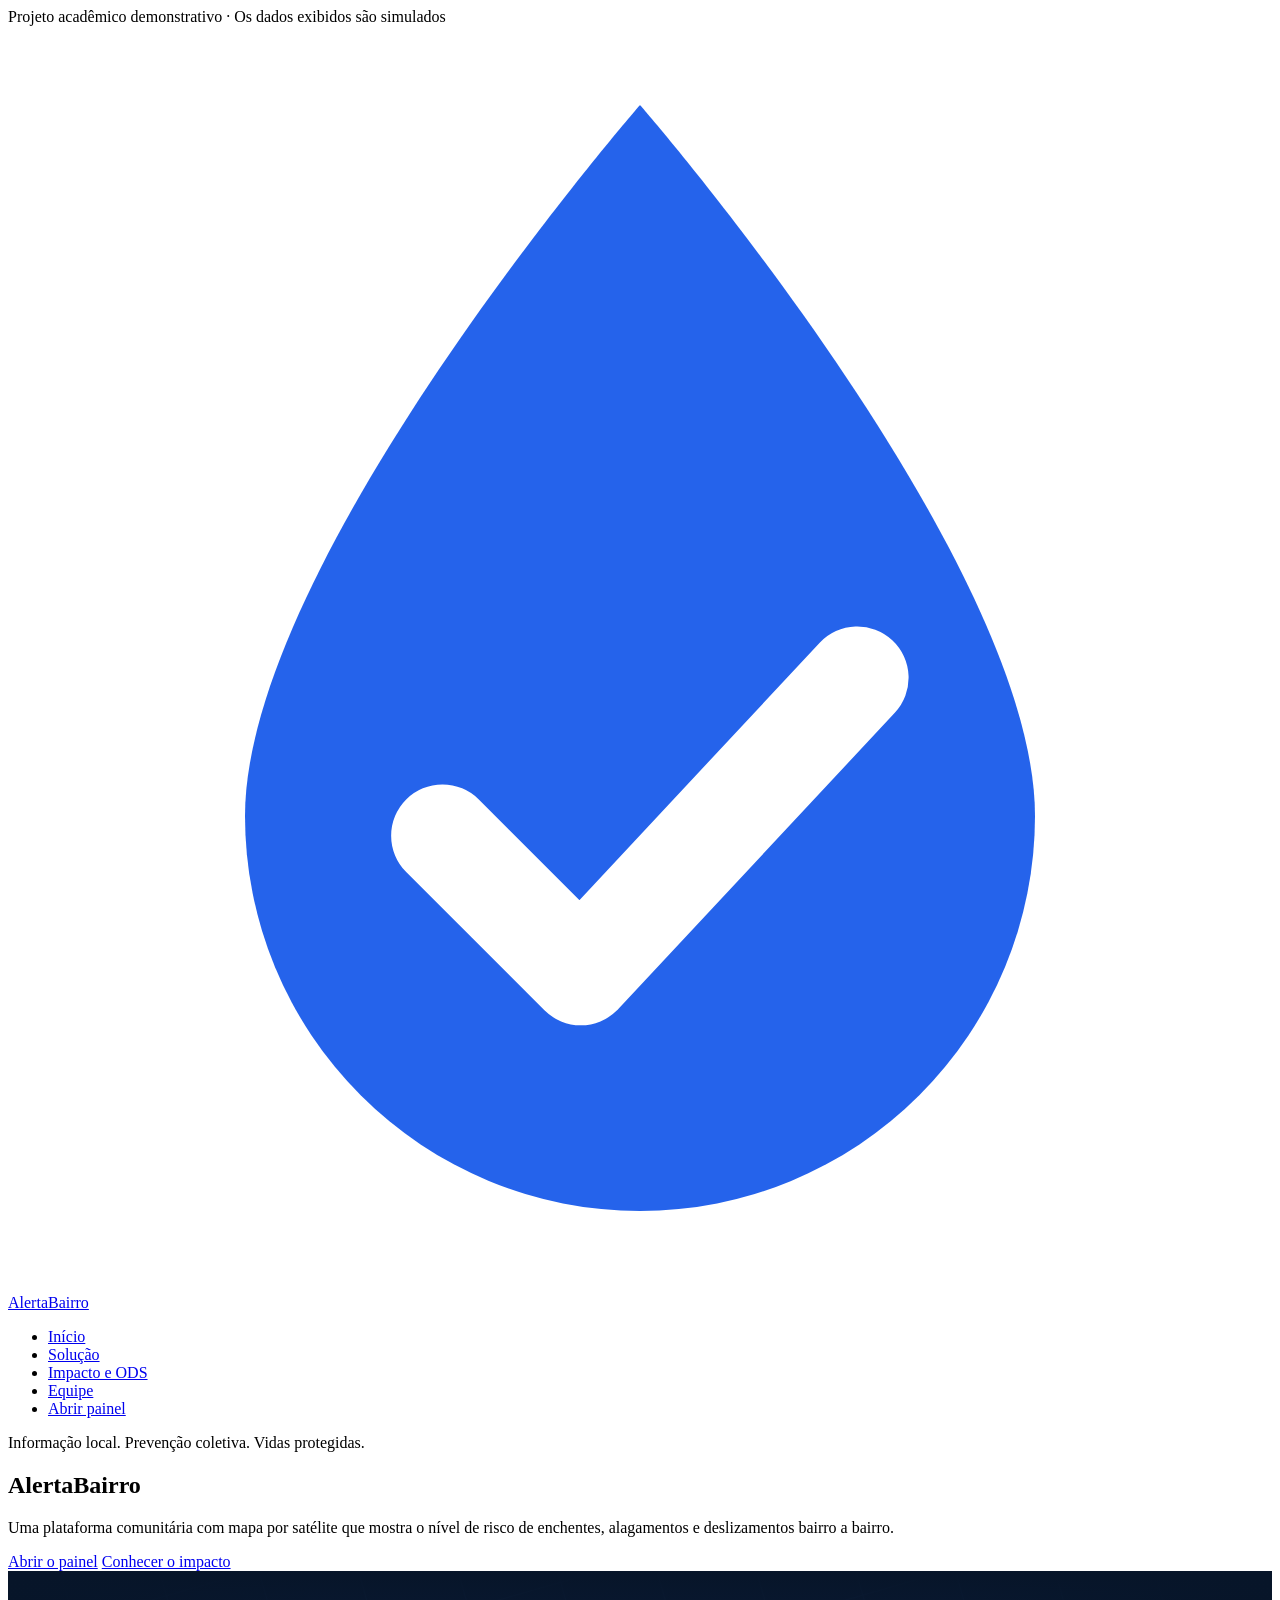
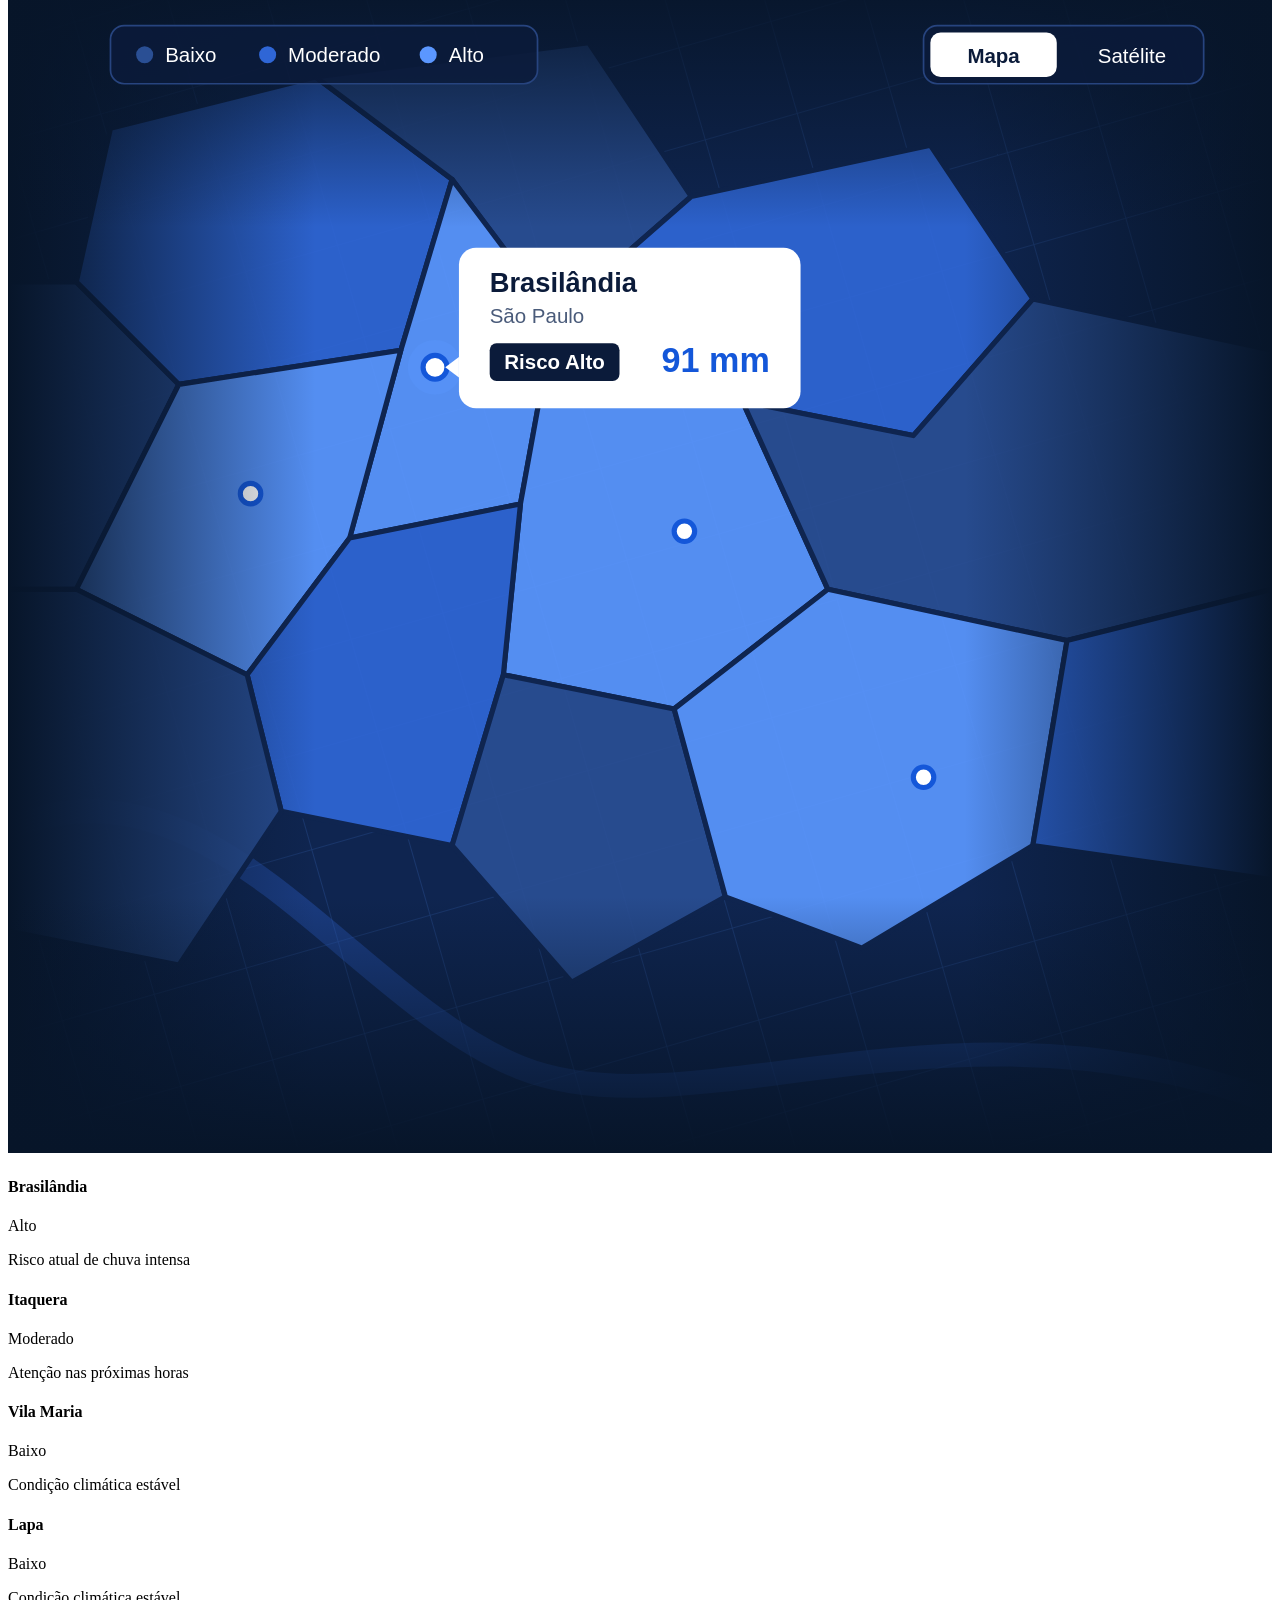
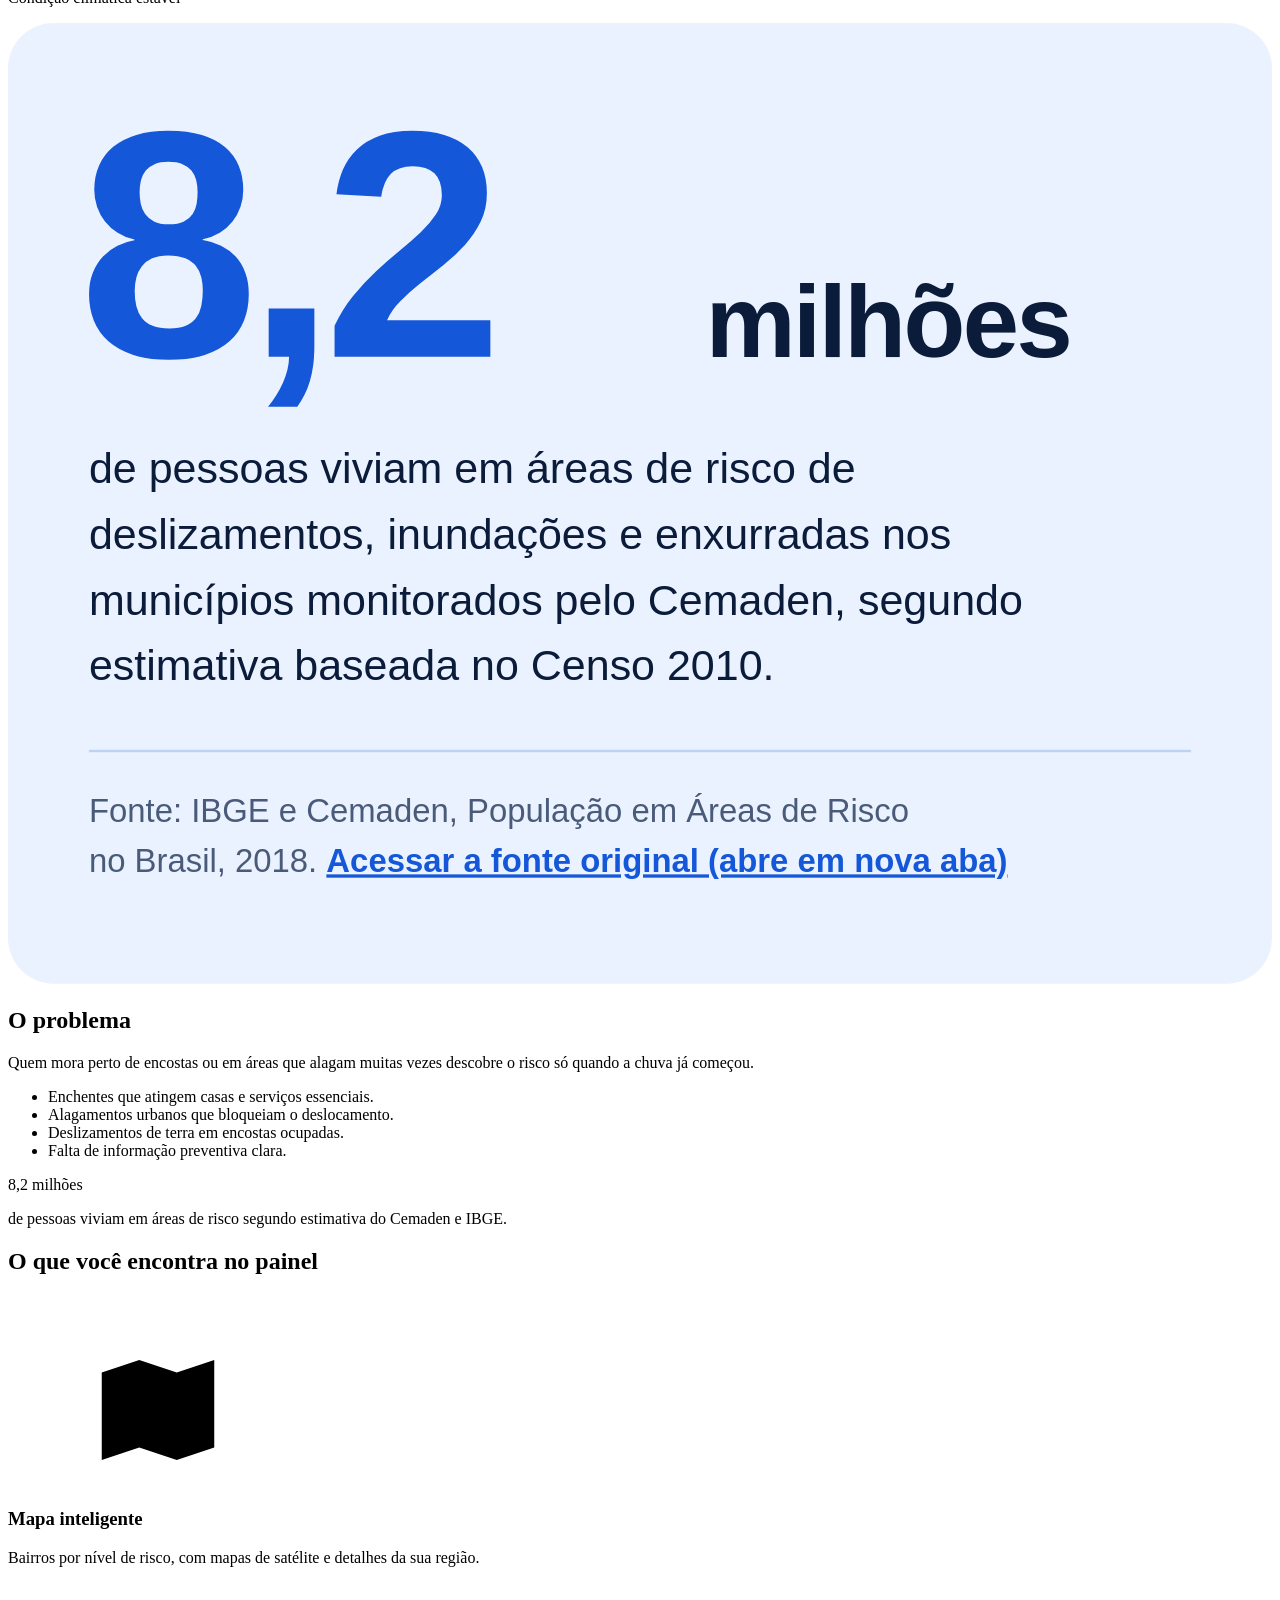
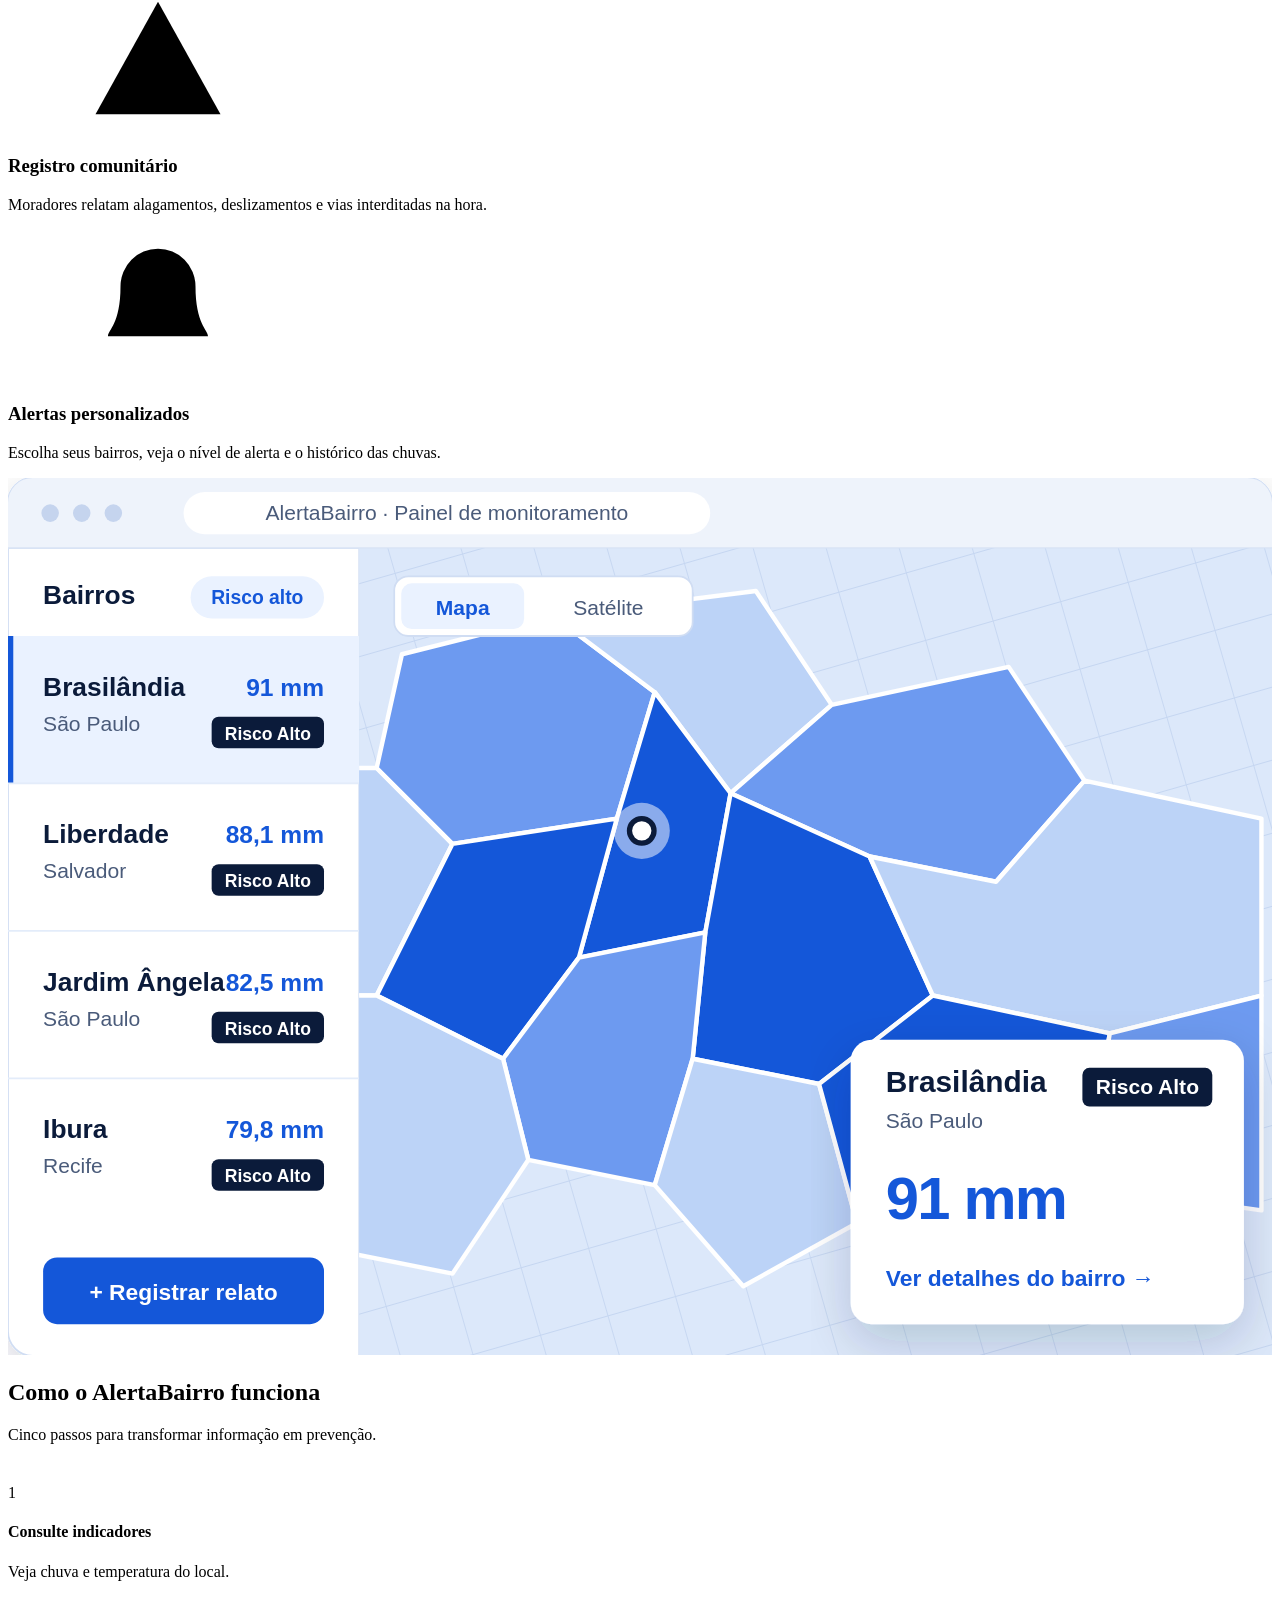
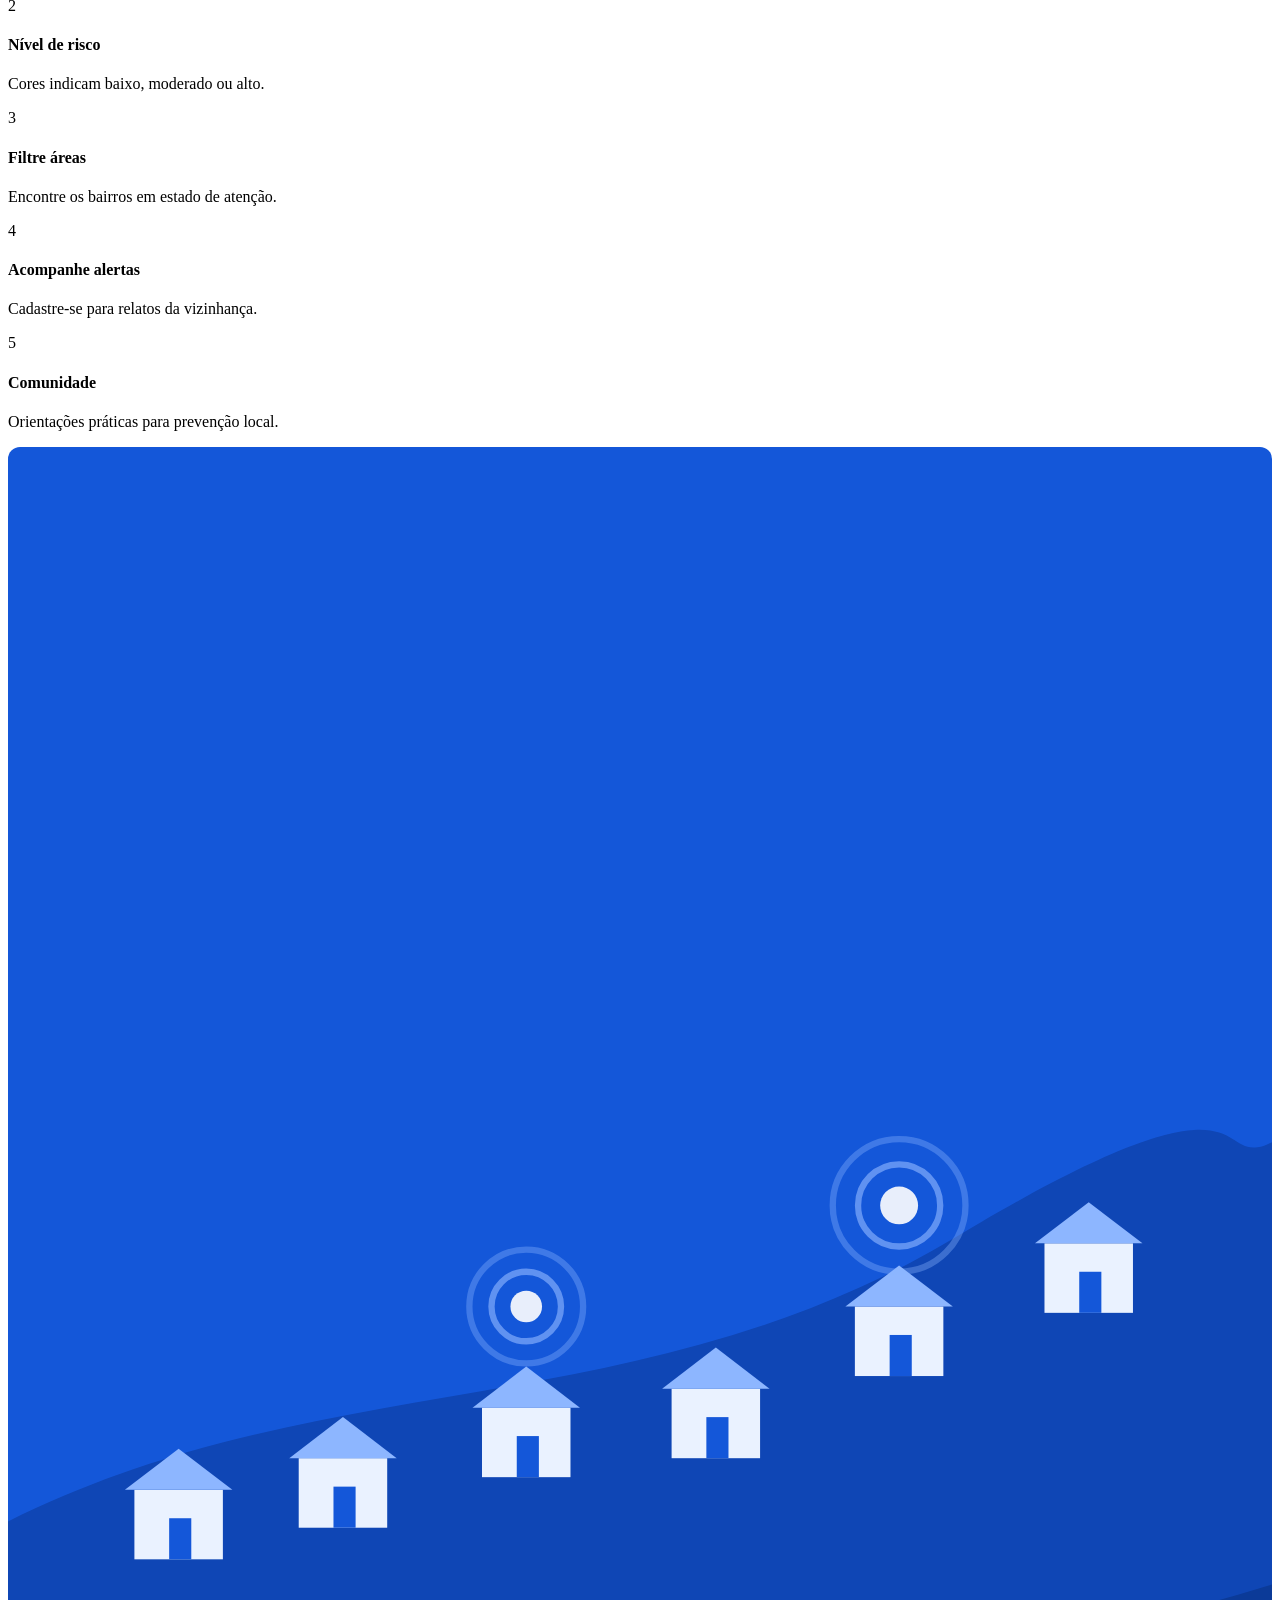
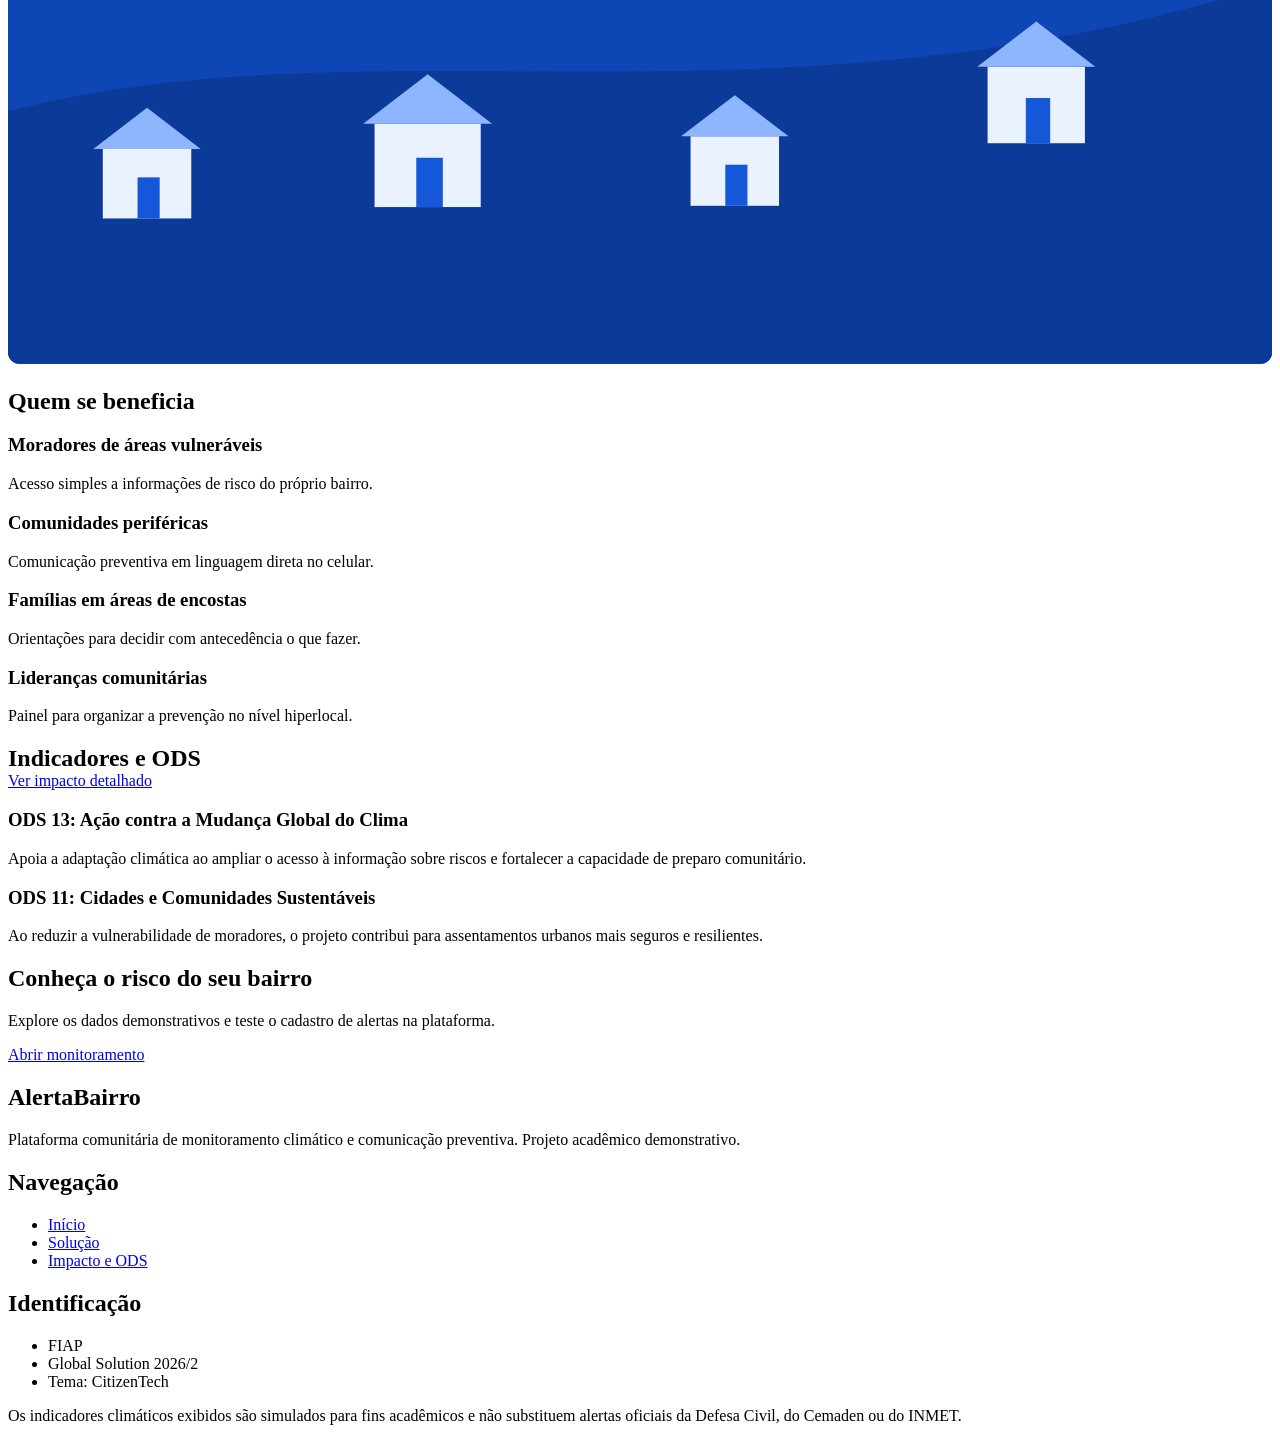
==== commit d0bd9d15: "Novo design" ====
--- a/index.html
+++ b/index.html
@@ -1,55 +1,53 @@
 <!DOCTYPE html>
 <html lang="pt-BR">
+
 <head>
   <meta charset="UTF-8">
   <meta name="viewport" content="width=device-width, initial-scale=1">
   <title>AlertaBairro | Informação local, prevenção coletiva</title>
-  <meta name="description" content="AlertaBairro: plataforma comunitária de monitoramento climático e comunicação preventiva sobre enchentes, alagamentos e deslizamentos. Projeto acadêmico FIAP.">
+  <meta name="description"
+    content="AlertaBairro: plataforma comunitária de monitoramento climático e comunicação preventiva sobre enchentes, alagamentos e deslizamentos. Projeto acadêmico FIAP.">
   <link rel="preconnect" href="https://fonts.googleapis.com">
   <link rel="preconnect" href="https://fonts.gstatic.com" crossorigin>
-  <link href="https://fonts.googleapis.com/css2?family=Manrope:wght@400;500;600;700;800&amp;display=swap" rel="stylesheet">
-  <link rel="stylesheet" href="css/style.css">
-  <script src="js/main.js" defer></script>
+  <link href="https://fonts.googleapis.com/css2?family=Manrope:wght@400;500;600;700;800&display=swap" rel="stylesheet">
+  <link rel="icon" type="image/svg+xml" href="img/favicon.svg">
 </head>
+
 <body>
-  <svg class="sprite" aria-hidden="true" focusable="false">
-    <symbol id="i-home" viewBox="0 0 24 24"><path d="M3 11l9-8 9 8"/><path d="M5 10v10h14V10"/><path d="M10 20v-6h4v6"/></symbol>
-    <symbol id="i-activity" viewBox="0 0 24 24"><path d="M3 12h4l3-8 4 16 3-8h4"/></symbol>
-    <symbol id="i-map" viewBox="0 0 24 24"><path d="M9 4L3 6v14l6-2 6 2 6-2V4l-6 2-6-2z"/><path d="M9 4v14"/><path d="M15 6v14"/></symbol>
-    <symbol id="i-alert" viewBox="0 0 24 24"><path d="M12 3L2 21h20L12 3z"/><path d="M12 10v5"/><path d="M12 18h.01"/></symbol>
-    <symbol id="i-bell" viewBox="0 0 24 24"><path d="M6 9a6 6 0 0 1 12 0c0 6 2 7 2 8H4c0-1 2-2 2-8z"/><path d="M10 21h4"/></symbol>
-    <symbol id="i-users" viewBox="0 0 24 24"><circle cx="9" cy="8" r="3.5"/><path d="M2 20c0-3.5 3-6 7-6s7 2.5 7 6"/><circle cx="17" cy="9" r="2.5"/><path d="M18 14c2.5.5 4 2.5 4 5"/></symbol>
-    <symbol id="i-settings" viewBox="0 0 24 24"><path d="M4 6h10"/><path d="M18 6h2"/><circle cx="16" cy="6" r="2"/><path d="M4 12h2"/><path d="M10 12h10"/><circle cx="8" cy="12" r="2"/><path d="M4 18h10"/><path d="M18 18h2"/><circle cx="16" cy="18" r="2"/></symbol>
-    <symbol id="i-search" viewBox="0 0 24 24"><circle cx="11" cy="11" r="7"/><path d="M20 20l-4-4"/></symbol>
-    <symbol id="i-plus" viewBox="0 0 24 24"><path d="M12 5v14M5 12h14"/></symbol>
-    <symbol id="i-menu" viewBox="0 0 24 24"><path d="M4 6h16M4 12h16M4 18h16"/></symbol>
-    <symbol id="i-x" viewBox="0 0 24 24"><path d="M6 6l12 12M18 6L6 18"/></symbol>
-    <symbol id="i-droplet" viewBox="0 0 24 24"><path d="M12 3s7 7.5 7 12a7 7 0 0 1-14 0c0-4.5 7-12 7-12z"/></symbol>
-    <symbol id="i-cloud-rain" viewBox="0 0 24 24"><path d="M7 15a4.5 4.5 0 0 1-.5-9A6 6 0 0 1 18 7.5a4 4 0 0 1-.5 7.5H7z"/><path d="M8 18l-1 3M12 18l-1 3M16 18l-1 3"/></symbol>
-    <symbol id="i-thermometer" viewBox="0 0 24 24"><path d="M14 14.5V5a2 2 0 0 0-4 0v9.5a4 4 0 1 0 4 0z"/></symbol>
-    <symbol id="i-check" viewBox="0 0 24 24"><path d="M5 12.5l4.5 4.5L19 7"/></symbol>
-    <symbol id="i-pin" viewBox="0 0 24 24"><path d="M12 21s7-6 7-11a7 7 0 0 0-14 0c0 5 7 11 7 11z"/><circle cx="12" cy="10" r="2.5"/></symbol>
-    <symbol id="i-shield" viewBox="0 0 24 24"><path d="M12 3l8 3v6c0 5-3.5 8-8 9-4.5-1-8-4-8-9V6l8-3z"/><path d="M9 12l2 2 4-4"/></symbol>
-    <symbol id="i-clock" viewBox="0 0 24 24"><circle cx="12" cy="12" r="9"/><path d="M12 7v5l3 2"/></symbol>
-    <symbol id="i-info" viewBox="0 0 24 24"><circle cx="12" cy="12" r="9"/><path d="M12 11v5"/><path d="M12 8h.01"/></symbol>
+
+  <!-- ICONS SPRITE (mantido o seu original) -->
+  <svg class="sprite" style="display: none;" aria-hidden="true" focusable="false">
+    <symbol id="i-map" viewBox="0 0 24 24">
+      <path d="M9 4L3 6v14l6-2 6 2 6-2V4l-6 2-6-2z" />
+      <path d="M9 4v14" />
+      <path d="M15 6v14" />
+    </symbol>
+    <symbol id="i-alert" viewBox="0 0 24 24">
+      <path d="M12 3L2 21h20L12 3z" />
+      <path d="M12 10v5" />
+      <path d="M12 18h.01" />
+    </symbol>
+    <symbol id="i-bell" viewBox="0 0 24 24">
+      <path d="M6 9a6 6 0 0 1 12 0c0 6 2 7 2 8H4c0-1 2-2 2-8z" />
+      <path d="M10 21h4" />
+    </symbol>
   </svg>
-  <a class="skip-link" href="#conteudo">Ir para o conteúdo principal</a>
+
+  <div class="notice-bar">Projeto acadêmico demonstrativo · Os dados exibidos são simulados</div>
+
   <header class="site-header">
     <div class="container header-inner">
-      <a class="brand" href="index.html" aria-label="AlertaBairro, página inicial">
-        <svg viewBox="0 0 32 32" aria-hidden="true" focusable="false">
-          <path d="M16 2C16 2 6 13.5 6 20a10 10 0 0 0 20 0C26 13.5 16 2 16 2Z" fill="#8dc3ea"/>
-          <path d="M11 20.5l3.5 3.5 7-7.5" fill="none" stroke="#0b2545" stroke-width="2.6" stroke-linecap="round" stroke-linejoin="round"/>
+      <a class="brand" href="index.html">
+        <svg viewBox="0 0 32 32" aria-hidden="true">
+          <path d="M16 2C16 2 6 13.5 6 20a10 10 0 0 0 20 0C26 13.5 16 2 16 2Z" fill="#2563eb" />
+          <path d="M11 20.5l3.5 3.5 7-7.5" fill="none" stroke="#fff" stroke-width="2.6" stroke-linecap="round"
+            stroke-linejoin="round" />
         </svg>
         <span>AlertaBairro</span>
       </a>
-      <button class="menu-toggle" id="menu-toggle" type="button" aria-expanded="false" aria-controls="menu-principal">
-        <span class="sr-only">Abrir menu</span>
-        <svg class="icon" viewBox="0 0 24 24" aria-hidden="true" focusable="false"><path d="M4 6h16M4 12h16M4 18h16"/></svg>
-      </button>
       <nav aria-label="Navegação principal">
-        <ul class="menu" id="menu-principal">
-          <li><a href="index.html" aria-current="page">Início</a></li>
+        <ul class="menu">
+          <li><a href="index.html">Início</a></li>
           <li><a href="solucao.html">Solução</a></li>
           <li><a href="impacto.html">Impacto e ODS</a></li>
           <li><a href="equipe.html">Equipe</a></li>
@@ -61,121 +59,474 @@
 
   <main id="conteudo">
 
-    <section class="hero" aria-labelledby="titulo-hero">
-      <div class="container hero-inner">
+    <!-- HERO -->
+    <section class="hero">
+      <div class="container hero-grid">
         <div>
           <p class="hero-tagline">Informação local. Prevenção coletiva. Vidas protegidas.</p>
-          <h1 id="titulo-hero">AlertaBairro</h1>
-          <p class="lead">Uma plataforma comunitária com mapa por satélite que mostra o nível de risco de enchentes, alagamentos e deslizamentos bairro a bairro e leva orientações de prevenção a quem mora em áreas vulneráveis.</p>
+          <h1>AlertaBairro</h1>
+          <p class="lead">Uma plataforma comunitária com mapa por satélite que mostra o nível de risco de enchentes,
+            alagamentos e deslizamentos bairro a bairro.</p>
           <div class="btn-row">
             <a class="btn btn-light" href="solucao.html">Abrir o painel</a>
-            <a class="btn btn-outline-light" href="impacto.html">Conhecer o impacto</a>
-          </div>
-        </div>
-        <aside class="snapshot" aria-label="Prévia do painel">
-          <div class="snapshot-head"><h2>Bairros com mais chuva</h2><span class="badge badge-neutro">Dados simulados</span></div>
-          <ul id="previa-lista"></ul>
-          <p class="snapshot-note">Prévia com os mesmos dados demonstrativos do painel. Não são medições nem alertas oficiais.</p>
-        </aside>
-      </div>
-    </section>
-
-    <section class="section" aria-labelledby="titulo-problema">
-      <div class="container grid problem-grid">
+            <a class="btn btn-outline" href="impacto.html">Conhecer o impacto</a>
+          </div>
+        </div>
+        <svg viewBox="700 108 740 692" width="100%" height="100%" preserveAspectRatio="xMidYMid slice"
+          xmlns="http://www.w3.org/2000/svg">
+          <defs>
+            <pattern id="gridD" width="56" height="56" patternUnits="userSpaceOnUse" patternTransform="rotate(-16)">
+              <path d="M56 0H0V56" fill="none" stroke="#1C3A72" stroke-width="1" />
+            </pattern>
+            <!-- Gradientes para o Fade nas 4 bordas (usando a cor de fundo do site #071529) -->
+            <linearGradient id="fadeL" x1="0" x2="1" y1="0" y2="0">
+              <stop offset="0" stop-color="#071529" stop-opacity="1" />
+              <stop offset="1" stop-color="#071529" stop-opacity="0" />
+            </linearGradient>
+            <linearGradient id="fadeR" x1="1" x2="0" y1="0" y2="0">
+              <stop offset="0" stop-color="#071529" stop-opacity="1" />
+              <stop offset="1" stop-color="#071529" stop-opacity="0" />
+            </linearGradient>
+            <linearGradient id="fadeT" x1="0" x2="0" y1="0" y2="1">
+              <stop offset="0" stop-color="#071529" stop-opacity="1" />
+              <stop offset="1" stop-color="#071529" stop-opacity="0" />
+            </linearGradient>
+            <linearGradient id="fadeB" x1="0" x2="0" y1="1" y2="0">
+              <stop offset="0" stop-color="#071529" stop-opacity="1" />
+              <stop offset="1" stop-color="#071529" stop-opacity="0" />
+            </linearGradient>
+          </defs>
+
+          <rect x="700" y="108" width="740" height="692" fill="#0F2550" />
+          <rect x="700" y="108" width="740" height="692" fill="url(#gridD)" />
+
+          <path d="M700,610 C820,560 900,710 1000,750 S1250,700 1440,770" fill="none" stroke="#2F66D6" stroke-width="14"
+            opacity=".35" />
+          <g stroke="#0F2550" stroke-width="3" stroke-linejoin="round" fill-opacity=".92">
+            <polygon points="700,290 740,290 800,350 740,470 700,470" fill="#2A4F94" />
+            <polygon points="740,290 760,200 880,170 960,230 930,330 800,350" fill="#2F66D6" />
+            <polygon points="880,170 1040,150 1100,240 1020,310 960,230" fill="#2A4F94" />
+            <polygon points="960,230 1020,310 1000,420 900,440 930,330" fill="#5B97FF" />
+            <polygon points="800,350 930,330 900,440 840,520 740,470" fill="#5B97FF" />
+            <polygon points="1100,240 1240,210 1300,300 1230,380 1130,360 1020,310" fill="#2F66D6" />
+            <polygon points="1000,420 1020,310 1130,360 1180,470 1090,540 990,520" fill="#5B97FF" />
+            <polygon points="1230,380 1300,300 1440,330 1440,470 1320,500 1180,470 1130,360" fill="#2A4F94" />
+            <polygon points="900,440 1000,420 990,520 960,620 860,600 840,520" fill="#2F66D6" />
+            <polygon points="990,520 1090,540 1120,650 1030,700 960,620" fill="#2A4F94" />
+            <polygon points="1090,540 1180,470 1320,500 1300,620 1200,680 1120,650" fill="#5B97FF" />
+            <polygon points="700,470 740,470 840,520 860,600 800,690 700,670" fill="#2A4F94" />
+            <polygon points="1320,500 1440,470 1440,640 1300,620" fill="#2F66D6" />
+          </g>
+
+          <!-- Pins -->
+          <g>
+            <circle cx="950" cy="340" r="16" fill="#5B97FF" opacity=".3" />
+            <circle cx="950" cy="340" r="7" fill="#FFFFFF" stroke="#1457D9" stroke-width="3" />
+            <circle cx="842" cy="414" r="6" fill="#FFFFFF" stroke="#1457D9" stroke-width="3" />
+            <circle cx="1096" cy="436" r="6" fill="#FFFFFF" stroke="#1457D9" stroke-width="3" />
+            <circle cx="1236" cy="580" r="6" fill="#FFFFFF" stroke="#1457D9" stroke-width="3" />
+          </g>
+
+          <!-- Efeito de Fade nas bordas (aplicado por cima do mapa) -->
+          <rect x="700" y="108" width="180" height="692" fill="url(#fadeL)" />
+          <rect x="1260" y="108" width="180" height="692" fill="url(#fadeR)" />
+          <rect x="700" y="108" width="740" height="150" fill="url(#fadeT)" />
+          <rect x="700" y="650" width="740" height="150" fill="url(#fadeB)" />
+
+          <!-- Legenda -->
+          <rect x="760" y="140" width="250" height="34" rx="8" fill="#0B1B3A" fill-opacity=".85" stroke="#27447F" />
+          <circle cx="780" cy="157" r="5" fill="#2A4F94" /><text x="792" y="161" font-size="12" fill="#FFFFFF"
+            font-family="sans-serif">Baixo</text>
+          <circle cx="852" cy="157" r="5" fill="#2F66D6" /><text x="864" y="161" font-size="12" fill="#FFFFFF"
+            font-family="sans-serif">Moderado</text>
+          <circle cx="946" cy="157" r="5" fill="#5B97FF" /><text x="958" y="161" font-size="12" fill="#FFFFFF"
+            font-family="sans-serif">Alto</text>
+
+          <!-- Botão Layer (Mapa/Satélite) -->
+          <rect x="1236" y="140" width="164" height="34" rx="8" fill="#0B1B3A" fill-opacity=".85" stroke="#27447F" />
+          <rect x="1240" y="144" width="74" height="26" rx="6" fill="#FFFFFF" />
+          <text x="1277" y="162" text-anchor="middle" font-size="12" font-weight="600" fill="#0B1B3A"
+            font-family="sans-serif">Mapa</text>
+          <text x="1358" y="162" text-anchor="middle" font-size="12" fill="#FFFFFF"
+            font-family="sans-serif">Satélite</text>
+
+          <!-- Tooltip Brasilândia -->
+          <polygon points="964,334 956,340 964,346" fill="#FFFFFF" />
+          <rect x="964" y="270" width="200" height="94" rx="10" fill="#FFFFFF" />
+          <text x="982" y="296" font-size="16" font-weight="700" fill="#0B1B3A"
+            font-family="sans-serif">Brasilândia</text>
+          <text x="982" y="314" font-size="12" fill="#4A5B7A" font-family="sans-serif">São Paulo</text>
+          <rect x="982" y="326" width="76" height="22" rx="4" fill="#0B1B3A" />
+          <text x="1020" y="341" text-anchor="middle" font-size="12" font-weight="600" fill="#FFFFFF"
+            font-family="sans-serif">Risco Alto</text>
+          <text x="1146" y="343" text-anchor="end" font-size="20" font-weight="800" fill="#1457D9"
+            font-family="sans-serif">91 mm</text>
+        </svg>
+      </div>
+    </section>
+
+    <!-- CARDS SOBREPOSTOS -->
+    <div class="container hero-overlap">
+      <div class="overlap-grid">
+        <div class="overlap-card">
+          <h4>Brasilândia</h4>
+          <span class="stat">Alto</span>
+          <p>Risco atual de chuva intensa</p>
+        </div>
+        <div class="overlap-card">
+          <h4>Itaquera</h4>
+          <span class="stat">Moderado</span>
+          <p>Atenção nas próximas horas</p>
+        </div>
+        <div class="overlap-card">
+          <h4>Vila Maria</h4>
+          <span class="stat">Baixo</span>
+          <p>Condição climática estável</p>
+        </div>
+        <div class="overlap-card">
+          <h4>Lapa</h4>
+          <span class="stat">Baixo</span>
+          <p>Condição climática estável</p>
+        </div>
+      </div>
+    </div>
+
+    <!-- O PROBLEMA -->
+    <section class="section">
+      <div class="container problem-grid">
+        <div class="problem-visual">
+          <svg viewBox="120 980 500 380" width="100%" height="100%" xmlns="http://www.w3.org/2000/svg">
+            <rect x="120" y="980" width="500" height="380" rx="18" fill="#EAF2FF" />
+            <text x="148" y="1112" font-size="128" font-weight="800" fill="#1457D9" letter-spacing="-5"
+              font-family="sans-serif">8,2</text>
+            <text x="396" y="1112" font-size="40" font-weight="700" fill="#0B1B3A" letter-spacing="-1"
+              font-family="sans-serif">milhões</text>
+            <g font-size="17" fill="#0B1B3A" font-family="sans-serif">
+              <text x="152" y="1162">de pessoas viviam em áreas de risco de</text>
+              <text x="152" y="1188">deslizamentos, inundações e enxurradas nos</text>
+              <text x="152" y="1214">municípios monitorados pelo Cemaden, segundo</text>
+              <text x="152" y="1240">estimativa baseada no Censo 2010.</text>
+            </g>
+            <line x1="152" y1="1268" x2="588" y2="1268" stroke="#BFD2F2" />
+            <text x="152" y="1296" font-size="13" fill="#4A5B7A" font-family="sans-serif">Fonte: IBGE e Cemaden,
+              População em Áreas de Risco</text>
+            <text x="152" y="1316" font-size="13" fill="#4A5B7A" font-family="sans-serif">no Brasil, 2018.
+              <a href="https://www.ibge.gov.br/apps/populacaoareasderisco/" target="_blank">
+                <tspan fill="#1457D9" text-decoration="underline" font-weight="600" style="cursor: pointer;">Acessar a
+                  fonte original (abre em nova aba)</tspan>
+              </a>
+            </text>
+          </svg>
+        </div>
         <div>
-          <h2 id="titulo-problema">O problema</h2>
-          <p class="lead">Quem mora perto de encostas ou em áreas que alagam muitas vezes descobre o risco só quando a chuva já começou.</p>
+          <h2 class="section-title">O problema</h2>
+          <p>Quem mora perto de encostas ou em áreas que alagam muitas vezes descobre o risco só quando a chuva já
+            começou.</p>
           <ul class="problem-list">
-            <li>Enchentes que atingem casas, ruas e serviços essenciais.</li>
-            <li>Alagamentos urbanos que bloqueiam o deslocamento e isolam bairros.</li>
+            <li>Enchentes que atingem casas e serviços essenciais.</li>
+            <li>Alagamentos urbanos que bloqueiam o deslocamento.</li>
             <li>Deslizamentos de terra em encostas ocupadas.</li>
-            <li>Falta de informação preventiva clara e em linguagem simples.</li>
-            <li>Dificuldade de saber, de forma rápida, qual é o risco no próprio bairro.</li>
+            <li>Falta de informação preventiva clara.</li>
           </ul>
-        </div>
-        <figure class="stat">
-          <p class="stat-number">8,2 milhões</p>
-          <p>de pessoas viviam em áreas de risco de deslizamentos, inundações e enxurradas nos municípios monitorados pelo Cemaden, segundo estimativa baseada no Censo 2010.</p>
-          <figcaption class="stat-source">Fonte: IBGE e Cemaden, <cite>População em Áreas de Risco no Brasil</cite>, 2018. <a href="https://www.ibge.gov.br/apps/populacaoareasderisco/" target="_blank" rel="noopener noreferrer">Acessar a fonte original (abre em nova aba)</a>.</figcaption>
-        </figure>
-      </div>
-    </section>
-
-    <section class="section" aria-labelledby="titulo-recursos">
+
+          <div class="problem-stat">
+            <div class="number">8,2 milhões</div>
+            <p>de pessoas viviam em áreas de risco segundo estimativa do Cemaden e IBGE.</p>
+          </div>
+        </div>
+      </div>
+    </section>
+
+    <!-- O QUE VOCÊ ENCONTRA -->
+    <section class="section">
       <div class="container">
-        <div class="section-head">
-          <h2 id="titulo-recursos">O que você encontra no painel</h2>
-          <p class="lead">Três ferramentas para acompanhar o risco e agir com a comunidade.</p>
-        </div>
-        <div class="grid grid-3">
-          <article class="card"><div class="feature-icon"><svg class="icon" aria-hidden="true" focusable="false"><use href="#i-map"/></svg></div><h3>Mapa inteligente</h3><p>Bairros marcados por nível de risco, com visão padrão ou por satélite e detalhes ao clicar.</p></article>
-          <article class="card"><div class="feature-icon"><svg class="icon" aria-hidden="true" focusable="false"><use href="#i-alert"/></svg></div><h3>Registro comunitário</h3><p>Moradores relatam alagamentos, deslizamentos e vias interditadas. Todo relato é identificado como não verificado.</p></article>
-          <article class="card"><div class="feature-icon"><svg class="icon" aria-hidden="true" focusable="false"><use href="#i-bell"/></svg></div><h3>Alertas personalizados</h3><p>Escolha seus bairros, veja o nível de alerta e o histórico. No protótipo, os alertas são simulados dentro do aplicativo.</p></article>
-        </div>
-      </div>
-    </section>
-
-    <section class="section section-alt" aria-labelledby="titulo-solucao">
+        <h2 class="section-title text-center" style="margin-bottom: 60px;">O que você encontra no painel</h2>
+        <div class="features-grid">
+          <div>
+            <div class="feature-item">
+              <div class="icon-box"><svg>
+                  <use href="#i-map" />
+                </svg></div>
+              <div>
+                <h3>Mapa inteligente</h3>
+                <p>Bairros por nível de risco, com mapas de satélite e detalhes da sua região.</p>
+              </div>
+            </div>
+            <div class="feature-item">
+              <div class="icon-box"><svg>
+                  <use href="#i-alert" />
+                </svg></div>
+              <div>
+                <h3>Registro comunitário</h3>
+                <p>Moradores relatam alagamentos, deslizamentos e vias interditadas na hora.</p>
+              </div>
+            </div>
+            <div class="feature-item">
+              <div class="icon-box"><svg>
+                  <use href="#i-bell" />
+                </svg></div>
+              <div>
+                <h3>Alertas personalizados</h3>
+                <p>Escolha seus bairros, veja o nível de alerta e o histórico das chuvas.</p>
+              </div>
+            </div>
+          </div>
+          <div class="features-mockup">
+            <svg viewBox="600 1500 720 500" width="100%" height="auto" xmlns="http://www.w3.org/2000/svg">
+              <defs>
+                <filter id="shMock" x="-10%" y="-10%" width="120%" height="130%">
+                  <feDropShadow dx="0" dy="10" stdDeviation="14" flood-color="#0B1B3A" flood-opacity=".18" />
+                </filter>
+                <clipPath id="mapMock">
+                  <rect x="800" y="1540" width="520" height="460" />
+                </clipPath>
+                <pattern id="gridL" width="40" height="40" patternUnits="userSpaceOnUse" patternTransform="rotate(-16)">
+                  <path d="M40 0H0V40" fill="none" stroke="#C5D6F1" stroke-width="1" />
+                </pattern>
+              </defs>
+
+              <rect x="600" y="1500" width="720" height="500" rx="14" fill="#FFFFFF" stroke="#D0DDF3"
+                filter="url(#shMock)" />
+              <path d="M600,1540 V1514 A14,14 0 0 1 614,1500 H1306 A14,14 0 0 1 1320,1514 V1540 Z" fill="#EEF3FB" />
+              <circle cx="624" cy="1520" r="5" fill="#C5D4EE" />
+              <circle cx="642" cy="1520" r="5" fill="#C5D4EE" />
+              <circle cx="660" cy="1520" r="5" fill="#C5D4EE" />
+              <rect x="700" y="1508" width="300" height="24" rx="12" fill="#FFFFFF" />
+              <text x="850" y="1524" text-anchor="middle" font-size="12" fill="#4A5B7A"
+                font-family="sans-serif">AlertaBairro · Painel de monitoramento</text>
+              <line x1="600" y1="1540" x2="1320" y2="1540" stroke="#D8E3F5" />
+              <line x1="800" y1="1540" x2="800" y2="2000" stroke="#D8E3F5" />
+
+              <!-- Lista lateral -->
+              <text x="620" y="1572" font-size="15" font-weight="700" fill="#0B1B3A"
+                font-family="sans-serif">Bairros</text>
+              <rect x="704" y="1556" width="76" height="24" rx="12" fill="#EAF2FF" />
+              <text x="742" y="1572" text-anchor="middle" font-size="11" font-weight="600" fill="#1457D9"
+                font-family="sans-serif">Risco alto</text>
+
+              <rect x="600" y="1590" width="200" height="84" fill="#EAF2FF" />
+              <rect x="600" y="1590" width="3" height="84" fill="#1457D9" />
+              <text x="620" y="1624" font-size="15" font-weight="700" fill="#0B1B3A"
+                font-family="sans-serif">Brasilândia</text>
+              <text x="620" y="1644" font-size="12" fill="#4A5B7A" font-family="sans-serif">São Paulo</text>
+              <text x="780" y="1624" text-anchor="end" font-size="14" font-weight="700" fill="#1457D9"
+                font-family="sans-serif">91 mm</text>
+              <rect x="716" y="1636" width="64" height="18" rx="4" fill="#0B1B3A" /><text x="748" y="1649"
+                text-anchor="middle" font-size="10" font-weight="600" fill="#FFFFFF" font-family="sans-serif">Risco
+                Alto</text>
+
+              <line x1="600" y1="1674" x2="800" y2="1674" stroke="#E3ECFA" />
+              <text x="620" y="1708" font-size="15" font-weight="700" fill="#0B1B3A"
+                font-family="sans-serif">Liberdade</text>
+              <text x="620" y="1728" font-size="12" fill="#4A5B7A" font-family="sans-serif">Salvador</text>
+              <text x="780" y="1708" text-anchor="end" font-size="14" font-weight="700" fill="#1457D9"
+                font-family="sans-serif">88,1 mm</text>
+              <rect x="716" y="1720" width="64" height="18" rx="4" fill="#0B1B3A" /><text x="748" y="1733"
+                text-anchor="middle" font-size="10" font-weight="600" fill="#FFFFFF" font-family="sans-serif">Risco
+                Alto</text>
+
+              <line x1="600" y1="1758" x2="800" y2="1758" stroke="#E3ECFA" />
+              <text x="620" y="1792" font-size="15" font-weight="700" fill="#0B1B3A" font-family="sans-serif">Jardim
+                Ângela</text>
+              <text x="620" y="1812" font-size="12" fill="#4A5B7A" font-family="sans-serif">São Paulo</text>
+              <text x="780" y="1792" text-anchor="end" font-size="14" font-weight="700" fill="#1457D9"
+                font-family="sans-serif">82,5 mm</text>
+              <rect x="716" y="1804" width="64" height="18" rx="4" fill="#0B1B3A" /><text x="748" y="1817"
+                text-anchor="middle" font-size="10" font-weight="600" fill="#FFFFFF" font-family="sans-serif">Risco
+                Alto</text>
+
+              <line x1="600" y1="1842" x2="800" y2="1842" stroke="#E3ECFA" />
+              <text x="620" y="1876" font-size="15" font-weight="700" fill="#0B1B3A"
+                font-family="sans-serif">Ibura</text>
+              <text x="620" y="1896" font-size="12" fill="#4A5B7A" font-family="sans-serif">Recife</text>
+              <text x="780" y="1876" text-anchor="end" font-size="14" font-weight="700" fill="#1457D9"
+                font-family="sans-serif">79,8 mm</text>
+              <rect x="716" y="1888" width="64" height="18" rx="4" fill="#0B1B3A" /><text x="748" y="1901"
+                text-anchor="middle" font-size="10" font-weight="600" fill="#FFFFFF" font-family="sans-serif">Risco
+                Alto</text>
+
+              <rect x="620" y="1944" width="160" height="38" rx="8" fill="#1457D9" />
+              <text x="700" y="1968" text-anchor="middle" font-size="13" font-weight="600" fill="#FFFFFF"
+                font-family="sans-serif">+ Registrar relato</text>
+
+              <!-- Área do Mapa -->
+              <g clip-path="url(#mapMock)">
+                <rect x="800" y="1540" width="520" height="460" fill="#DCE8FA" />
+                <rect x="800" y="1540" width="520" height="460" fill="url(#gridL)" />
+                <g transform="translate(277.2 1456.4) scale(.72)" stroke="#FFFFFF" stroke-width="3.5"
+                  stroke-linejoin="round">
+                  <polygon points="700,290 740,290 800,350 740,470 700,470" fill="#BCD3F7" />
+                  <polygon points="740,290 760,200 880,170 960,230 930,330 800,350" fill="#6D9AF0" />
+                  <polygon points="880,170 1040,150 1100,240 1020,310 960,230" fill="#BCD3F7" />
+                  <polygon points="960,230 1020,310 1000,420 900,440 930,330" fill="#1457D9" />
+                  <polygon points="800,350 930,330 900,440 840,520 740,470" fill="#1457D9" />
+                  <polygon points="1100,240 1240,210 1300,300 1230,380 1130,360 1020,310" fill="#6D9AF0" />
+                  <polygon points="1000,420 1020,310 1130,360 1180,470 1090,540 990,520" fill="#1457D9" />
+                  <polygon points="1230,380 1300,300 1440,330 1440,470 1320,500 1180,470 1130,360" fill="#BCD3F7" />
+                  <polygon points="900,440 1000,420 990,520 960,620 860,600 840,520" fill="#6D9AF0" />
+                  <polygon points="990,520 1090,540 1120,650 1030,700 960,620" fill="#BCD3F7" />
+                  <polygon points="1090,540 1180,470 1320,500 1300,620 1200,680 1120,650" fill="#1457D9" />
+                  <polygon points="700,470 740,470 840,520 860,600 800,690 700,670" fill="#BCD3F7" />
+                  <polygon points="1320,500 1440,470 1440,640 1300,620" fill="#6D9AF0" />
+                </g>
+                <circle cx="961" cy="1701" r="16" fill="#FFFFFF" opacity=".5" />
+                <circle cx="961" cy="1701" r="7" fill="#FFFFFF" stroke="#0B1B3A" stroke-width="3" />
+              </g>
+
+              <!-- Controles mapa mock -->
+              <rect x="820" y="1556" width="170" height="34" rx="8" fill="#FFFFFF" stroke="#D0DDF3" />
+              <rect x="824" y="1560" width="70" height="26" rx="6" fill="#EAF2FF" />
+              <text x="859" y="1578" text-anchor="middle" font-size="12" font-weight="600" fill="#1457D9"
+                font-family="sans-serif">Mapa</text>
+              <text x="942" y="1578" text-anchor="middle" font-size="12" fill="#4A5B7A"
+                font-family="sans-serif">Satélite</text>
+
+              <!-- Card do Mockup -->
+              <rect x="1080" y="1820" width="224" height="162" rx="12" fill="#FFFFFF" filter="url(#shMock)" />
+              <text x="1100" y="1850" font-size="17" font-weight="700" fill="#0B1B3A"
+                font-family="sans-serif">Brasilândia</text>
+              <text x="1100" y="1870" font-size="12" fill="#4A5B7A" font-family="sans-serif">São Paulo</text>
+              <rect x="1212" y="1836" width="74" height="22" rx="4" fill="#0B1B3A" />
+              <text x="1249" y="1851" text-anchor="middle" font-size="12" font-weight="600" fill="#FFFFFF"
+                font-family="sans-serif">Risco Alto</text>
+              <text x="1100" y="1922" font-size="34" font-weight="800" fill="#1457D9" letter-spacing="-1"
+                font-family="sans-serif">91 mm</text>
+              <text x="1100" y="1960" font-size="13" font-weight="600" fill="#1457D9" font-family="sans-serif">Ver
+                detalhes do bairro →</text>
+            </svg>
+          </div>
+        </div>
+      </div>
+    </section>
+
+    <!-- COMO FUNCIONA (Timeline) -->
+    <section class="section steps-section">
       <div class="container">
-        <div class="section-head">
-          <h2 id="titulo-solucao">Como o AlertaBairro funciona</h2>
-          <p class="lead">Cinco passos para transformar informação em prevenção.</p>
-        </div>
-        <ol class="steps">
-          <li><strong>Consulte os indicadores por bairro.</strong> Veja chuva e temperatura de cada localidade.</li>
-          <li><strong>Visualize o nível de risco.</strong> Badges e cores indicam risco baixo, moderado ou alto.</li>
-          <li><strong>Identifique as áreas que exigem atenção.</strong> Filtros ajudam a encontrar rapidamente os bairros de risco alto.</li>
-          <li><strong>Acompanhe alertas e registre relatos.</strong> No protótipo, alertas e inscrição são demonstrativos.</li>
-          <li><strong>Prepare a comunidade.</strong> Orientações práticas incentivam a prevenção e a colaboração entre vizinhos.</li>
-        </ol>
-        <div class="btn-row">
-          <a class="btn btn-primary" href="solucao.html">Explorar o painel</a>
-        </div>
-      </div>
-    </section>
-
-    <section class="section" aria-labelledby="titulo-beneficiarios">
+        <h2 class="section-title">Como o AlertaBairro funciona</h2>
+        <p style="color: var(--text-muted); margin-bottom: 40px;">Cinco passos para transformar informação em prevenção.
+        </p>
+
+        <div class="timeline">
+          <div class="step">
+            <div class="step-dot">1</div>
+            <h4>Consulte indicadores</h4>
+            <p>Veja chuva e temperatura do local.</p>
+          </div>
+          <div class="step">
+            <div class="step-dot">2</div>
+            <h4>Nível de risco</h4>
+            <p>Cores indicam baixo, moderado ou alto.</p>
+          </div>
+          <div class="step">
+            <div class="step-dot">3</div>
+            <h4>Filtre áreas</h4>
+            <p>Encontre os bairros em estado de atenção.</p>
+          </div>
+          <div class="step">
+            <div class="step-dot">4</div>
+            <h4>Acompanhe alertas</h4>
+            <p>Cadastre-se para relatos da vizinhança.</p>
+          </div>
+          <div class="step">
+            <div class="step-dot">5</div>
+            <h4>Comunidade</h4>
+            <p>Orientações práticas para prevenção local.</p>
+          </div>
+        </div>
+      </div>
+    </section>
+
+    <!-- QUEM SE BENEFICIA -->
+    <section class="section">
+      <div class="container bene-grid">
+        <svg viewBox="120 2700 400 480" width="100%" height="100%" preserveAspectRatio="xMidYMid slice"
+          xmlns="http://www.w3.org/2000/svg" style="border-radius: 12px;">
+          <defs>
+            <g id="house">
+              <rect x="0" y="0" width="28" height="22" fill="#EAF2FF" />
+              <polygon points="-3,0 14,-13 31,0" fill="#8DB6FF" />
+              <rect x="11" y="9" width="7" height="13" fill="#1457D9" />
+            </g>
+          </defs>
+          <rect x="120" y="2700" width="400" height="480" fill="#1457D9" />
+          <path d="M120,3180 V3040 C220,2990 320,3010 420,2950 S500,2930 520,2920 V3180 Z" fill="#0F46B5" />
+          <path d="M120,3180 V3100 C240,3070 360,3110 520,3060 V3180 Z" fill="#0B3A98" />
+          <use href="#house" transform="translate(160 3030)" />
+          <use href="#house" transform="translate(212 3020)" />
+          <use href="#house" transform="translate(270 3004)" />
+          <use href="#house" transform="translate(330 2998)" />
+          <use href="#house" transform="translate(388 2972)" />
+          <use href="#house" transform="translate(448 2952)" />
+          <use href="#house" transform="translate(150 3112)" />
+          <use href="#house" transform="translate(236 3104) scale(1.2)" />
+          <use href="#house" transform="translate(336 3108)" />
+          <use href="#house" transform="translate(430 3086) scale(1.1)" />
+          <g fill="none" stroke="#8DB6FF" stroke-width="2" opacity=".9">
+            <circle cx="402" cy="2940" r="6" fill="#FFFFFF" stroke="none" />
+            <circle cx="402" cy="2940" r="13" opacity=".7" />
+            <circle cx="402" cy="2940" r="21" opacity=".4" />
+            <circle cx="284" cy="2972" r="5" fill="#FFFFFF" stroke="none" />
+            <circle cx="284" cy="2972" r="11" opacity=".7" />
+            <circle cx="284" cy="2972" r="18" opacity=".4" />
+          </g>
+        </svg>
+        <div class="bene-list">
+          <h2 class="section-title">Quem se beneficia</h2>
+          <div class="bene-list-item">
+            <h3>Moradores de áreas vulneráveis</h3>
+            <p>Acesso simples a informações de risco do próprio bairro.</p>
+          </div>
+          <div class="bene-list-item">
+            <h3>Comunidades periféricas</h3>
+            <p>Comunicação preventiva em linguagem direta no celular.</p>
+          </div>
+          <div class="bene-list-item">
+            <h3>Famílias em áreas de encostas</h3>
+            <p>Orientações para decidir com antecedência o que fazer.</p>
+          </div>
+          <div class="bene-list-item">
+            <h3>Lideranças comunitárias</h3>
+            <p>Painel para organizar a prevenção no nível hiperlocal.</p>
+          </div>
+        </div>
+      </div>
+    </section>
+
+    <!-- ODS -->
+    <section class="section">
       <div class="container">
-        <div class="section-head">
-          <h2 id="titulo-beneficiarios">Quem se beneficia</h2>
-        </div>
-        <div class="grid grid-3">
-          <article class="card"><h3>Moradores de áreas vulneráveis</h3><p>Acesso simples a informações de risco do próprio bairro.</p></article>
-          <article class="card"><h3>Comunidades periféricas</h3><p>Comunicação preventiva em linguagem direta, pensada para o uso no celular.</p></article>
-          <article class="card"><h3>Famílias perto de encostas e áreas alagáveis</h3><p>Orientações para decidir com antecedência o que fazer em dias de chuva forte.</p></article>
-          <article class="card"><h3>Lideranças comunitárias</h3><p>Um painel para conversar com vizinhos sobre prevenção e organização local.</p></article>
-          <article class="card"><h3>Pessoas interessadas em prevenção climática</h3><p>Um ponto de partida para entender riscos e acompanhar fontes oficiais.</p></article>
-        </div>
-      </div>
-    </section>
-
-    <section class="section section-alt" aria-labelledby="titulo-ods">
+        <div class="ods-header">
+          <div>
+            <h2 class="section-title" style="margin-bottom: 0;">Indicadores e ODS</h2>
+          </div>
+          <a class="btn btn-primary" href="impacto.html">Ver impacto detalhado</a>
+        </div>
+
+        <div class="ods-grid">
+          <div class="ods-card blue">
+            <h3>ODS 13: Ação contra a Mudança Global do Clima</h3>
+            <p>Apoia a adaptação climática ao ampliar o acesso à informação sobre riscos e fortalecer a capacidade de
+              preparo comunitário.</p>
+          </div>
+          <div class="ods-card dark">
+            <h3>ODS 11: Cidades e Comunidades Sustentáveis</h3>
+            <p>Ao reduzir a vulnerabilidade de moradores, o projeto contribui para assentamentos urbanos mais seguros e
+              resilientes.</p>
+          </div>
+        </div>
+      </div>
+    </section>
+
+    <!-- CTA FOOTER -->
+    <section class="section" style="padding-top: 0;">
       <div class="container">
-        <div class="section-head">
-          <h2 id="titulo-ods">Indicadores e ODS</h2>
-        </div>
-        <div class="grid grid-2">
-          <article class="card">
-            <h3>ODS 13: Ação contra a Mudança Global do Clima</h3>
-            <p>O AlertaBairro apoia a adaptação climática ao ampliar o acesso à informação sobre riscos e fortalecer a capacidade da comunidade de se preparar para eventos extremos.</p>
-          </article>
-          <article class="card">
-            <h3>ODS 11: Cidades e Comunidades Sustentáveis</h3>
-            <p>Ao reduzir a vulnerabilidade de moradores, o projeto contribui para cidades mais seguras e resilientes.</p>
-          </article>
-        </div>
-        <div class="btn-row">
-          <a class="btn btn-secondary" href="impacto.html">Ver impacto e referências</a>
-        </div>
-      </div>
-    </section>
-
-    <section class="section" aria-labelledby="titulo-cta">
-      <div class="container">
-        <div class="cta-band">
-          <h2 id="titulo-cta">Conheça o risco do seu bairro</h2>
-          <p>Explore os dados demonstrativos e teste o cadastro de alertas.</p>
-          <a class="btn btn-primary" href="solucao.html">Abrir monitoramento</a>
+        <div class="cta-banner">
+          <div class="cta-content">
+            <h2>Conheça o risco do seu bairro</h2>
+            <p>Explore os dados demonstrativos e teste o cadastro de alertas na plataforma.</p>
+            <a class="btn btn-light" href="solucao.html">Abrir monitoramento</a>
+          </div>
+          <div class="cta-graphic"></div>
         </div>
       </div>
     </section>
@@ -186,26 +537,32 @@
       <div class="footer-grid">
         <div>
           <h2>AlertaBairro</h2>
-          <p>Plataforma comunitária de monitoramento climático e comunicação preventiva. Projeto acadêmico demonstrativo.</p>
-        </div>
-        <nav aria-label="Navegação do rodapé">
+          <p>Plataforma comunitária de monitoramento climático e comunicação preventiva. Projeto acadêmico
+            demonstrativo.</p>
+        </div>
+        <nav aria-label="Navegação">
           <h2>Navegação</h2>
           <ul class="footer-links">
             <li><a href="index.html">Início</a></li>
             <li><a href="solucao.html">Solução</a></li>
             <li><a href="impacto.html">Impacto e ODS</a></li>
-            <li><a href="equipe.html">Equipe</a></li>
           </ul>
         </nav>
         <div>
-          <h2>Identificação acadêmica</h2>
-          <p>FIAP<br>Global Solution 2026/2<br>Tema: CitizenTech</p>
+          <h2>Identificação</h2>
+          <ul class="footer-links">
+            <li>FIAP</li>
+            <li>Global Solution 2026/2</li>
+            <li>Tema: CitizenTech</li>
+          </ul>
         </div>
       </div>
       <div class="footer-note">
-        <p>Os indicadores climáticos exibidos são simulados para fins acadêmicos e não substituem alertas oficiais da Defesa Civil, do Cemaden ou do INMET.</p>
+        <p>Os indicadores climáticos exibidos são simulados para fins acadêmicos e não substituem alertas oficiais da
+          Defesa Civil, do Cemaden ou do INMET.</p>
       </div>
     </div>
   </footer>
 </body>
-</html>
+
+</html>
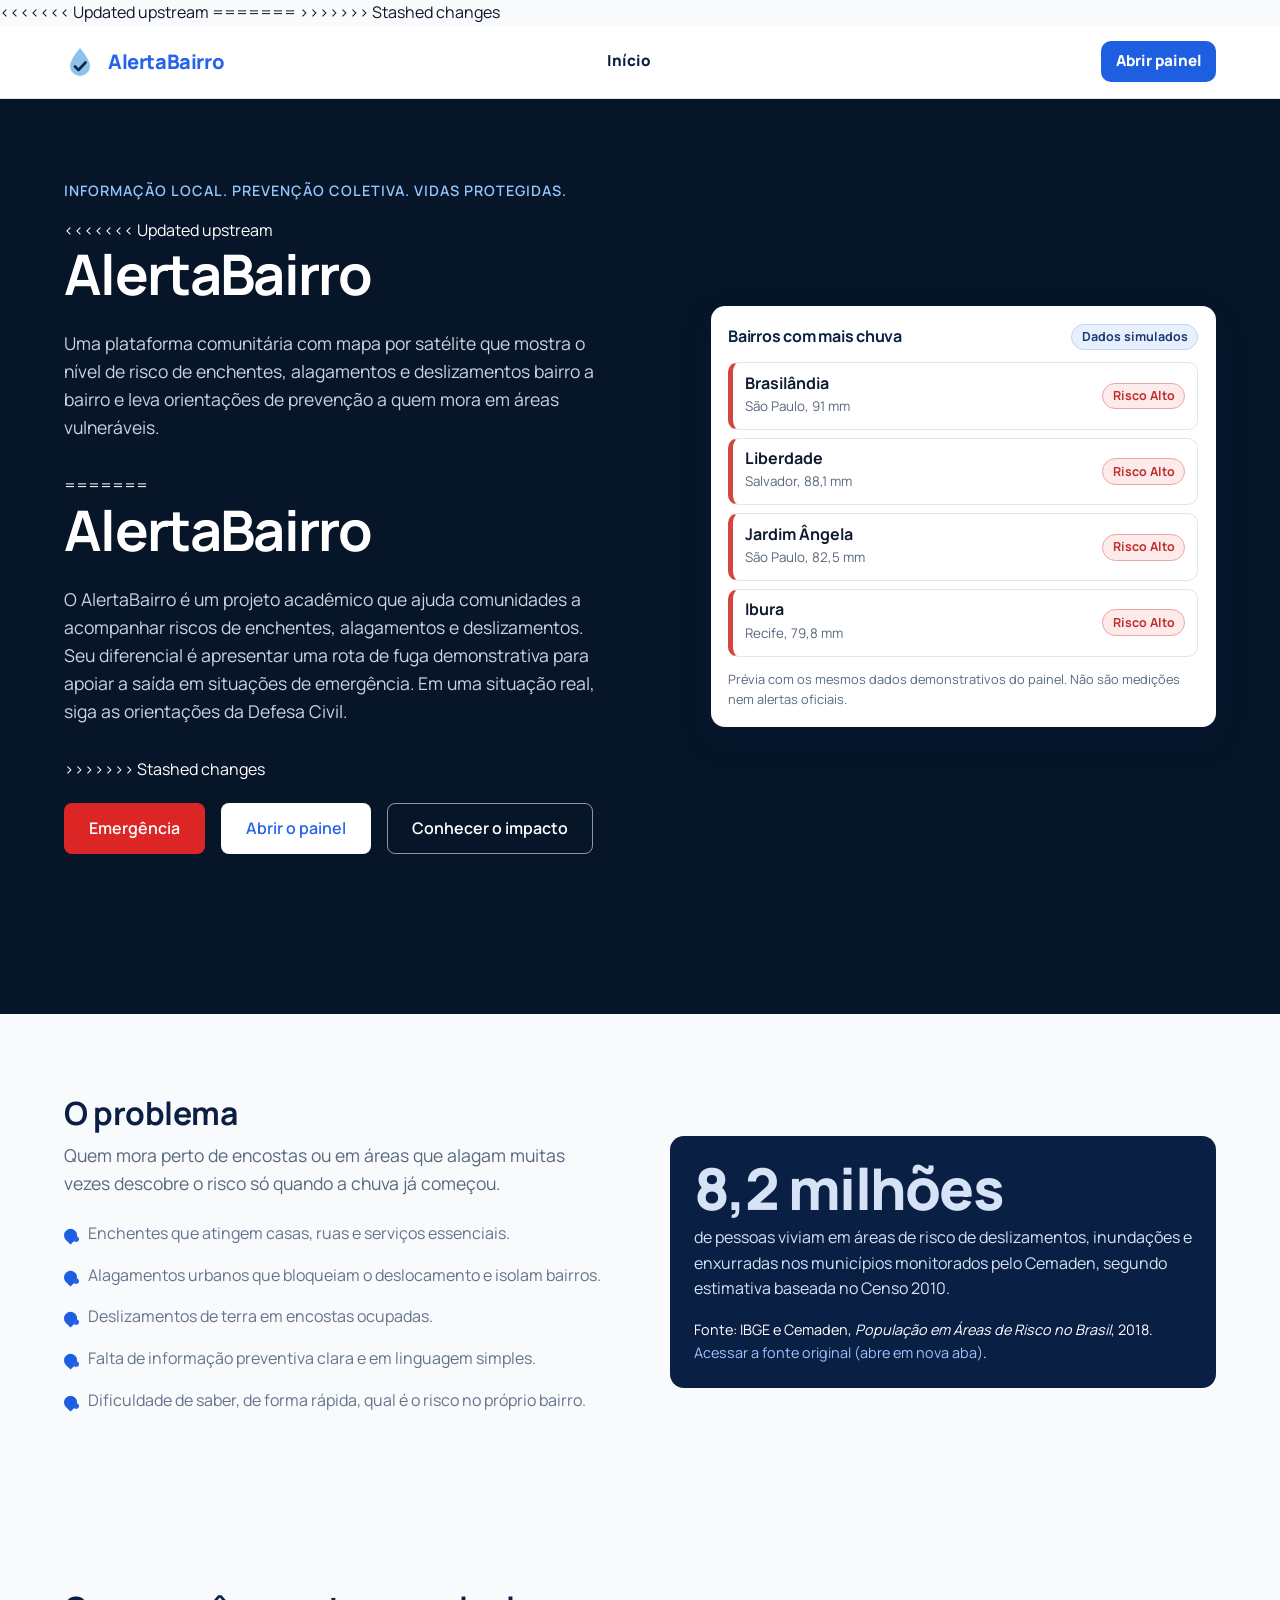
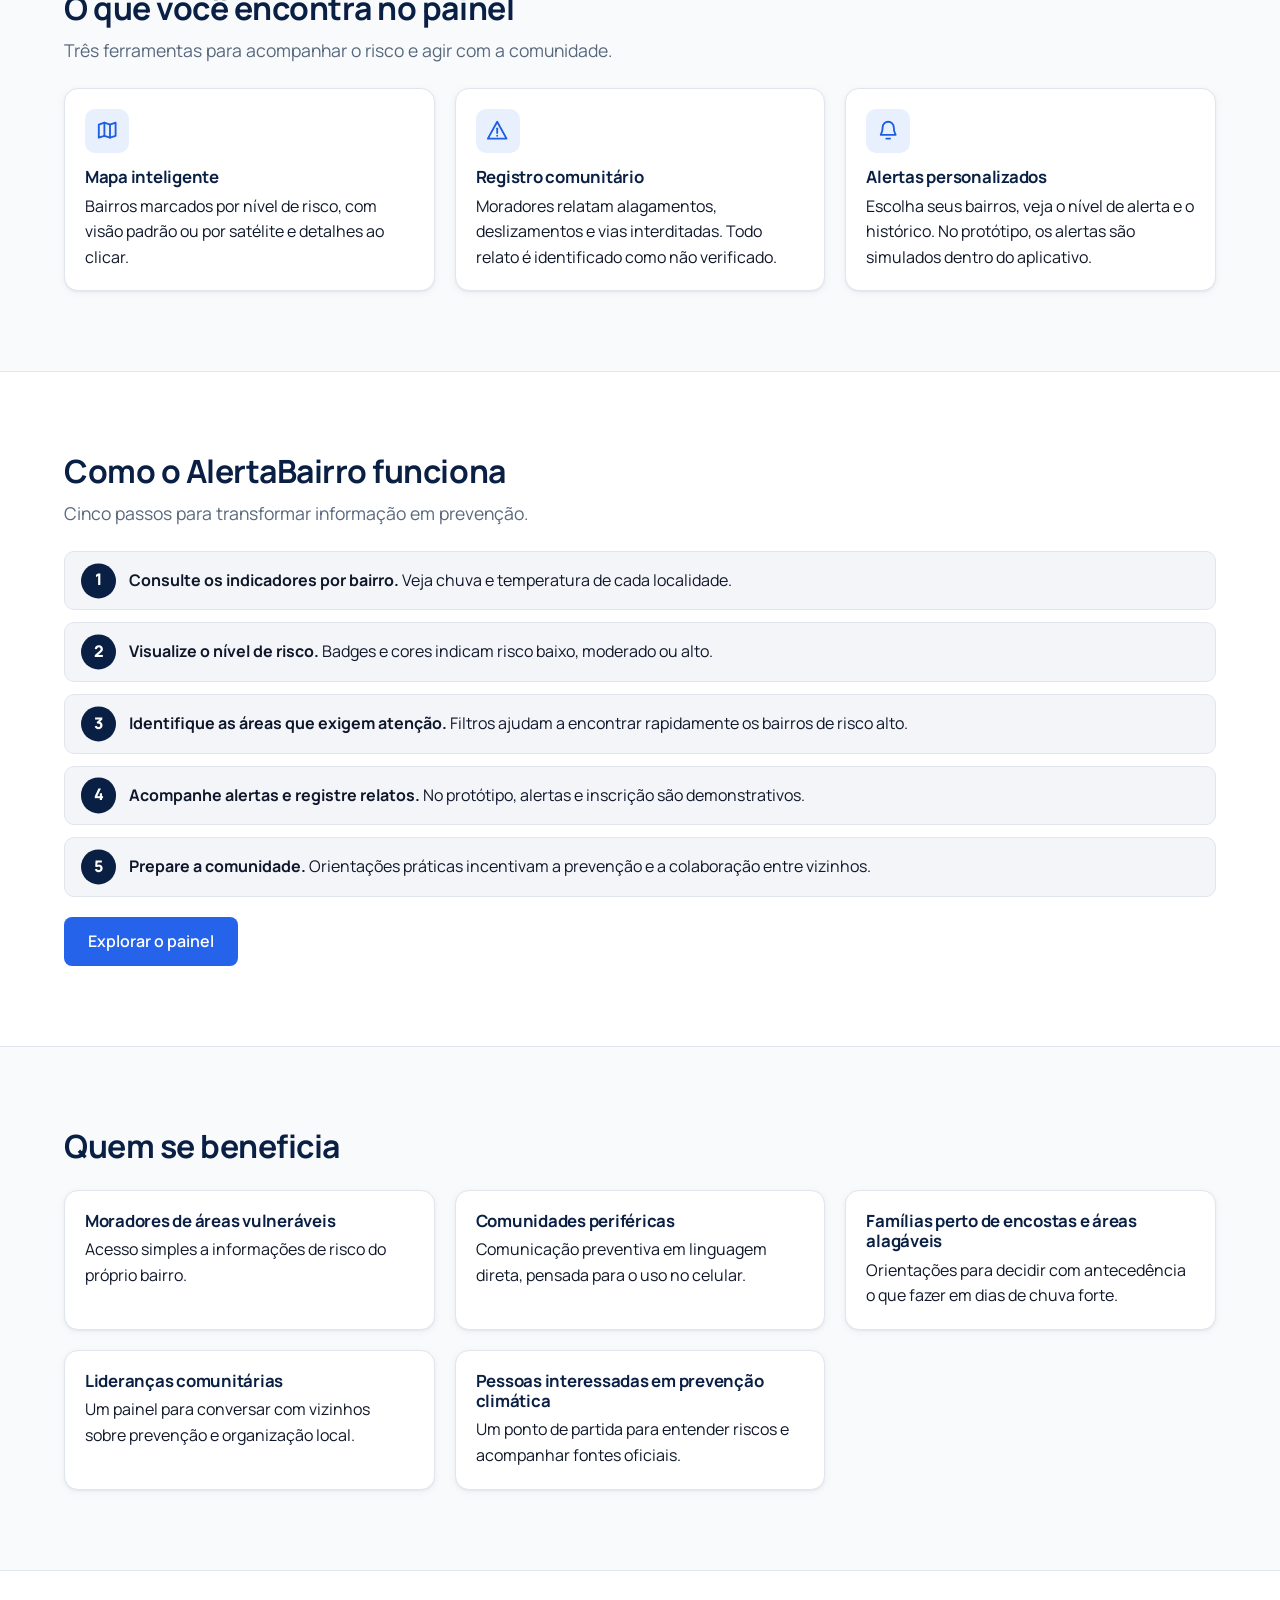
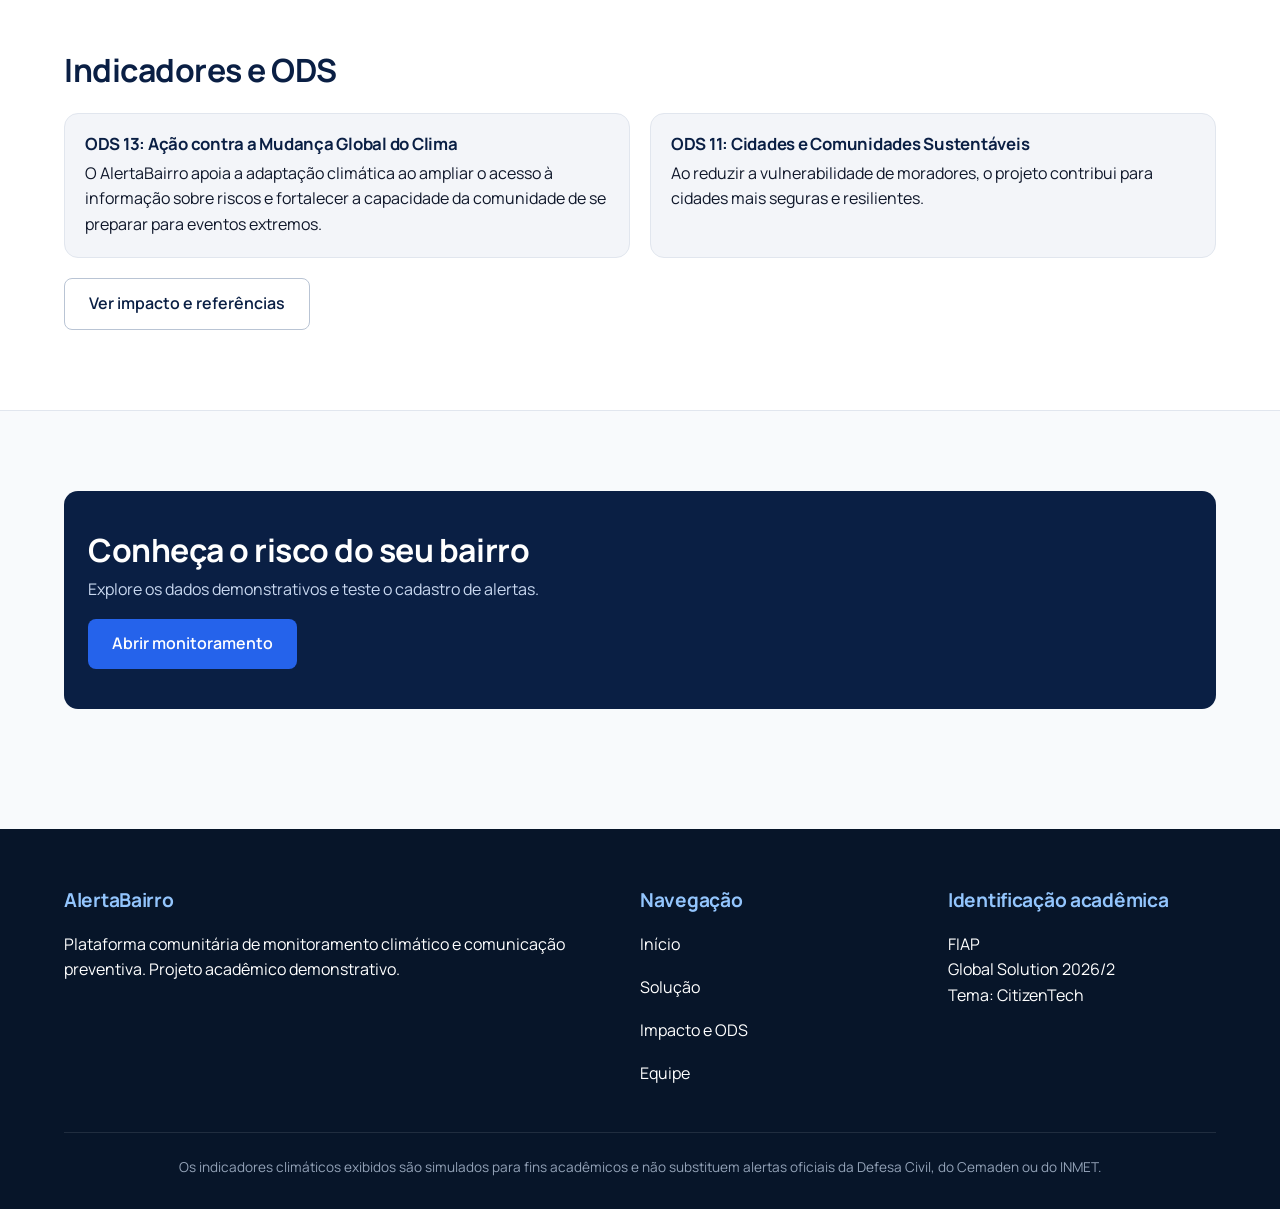
==== commit 0916f8f9: "Melhorias Melhoria de layout e melhorias" ====
--- a/index.html
+++ b/index.html
@@ -1,53 +1,65 @@
 <!DOCTYPE html>
 <html lang="pt-BR">
-
 <head>
   <meta charset="UTF-8">
   <meta name="viewport" content="width=device-width, initial-scale=1">
   <title>AlertaBairro | Informação local, prevenção coletiva</title>
+<<<<<<< Updated upstream
+  <meta name="description" content="AlertaBairro: plataforma comunitária de monitoramento climático e comunicação preventiva sobre enchentes, alagamentos e deslizamentos. Projeto acadêmico FIAP.">
+  <link rel="preconnect" href="https://fonts.googleapis.com">
+  <link rel="preconnect" href="https://fonts.gstatic.com" crossorigin>
+  <link href="https://fonts.googleapis.com/css2?family=Manrope:wght@400;500;600;700;800&amp;display=swap" rel="stylesheet">
+  <link rel="stylesheet" href="css/style.css">
+  <script src="js/main.js" defer></script>
+=======
   <meta name="description"
-    content="AlertaBairro: plataforma comunitária de monitoramento climático e comunicação preventiva sobre enchentes, alagamentos e deslizamentos. Projeto acadêmico FIAP.">
+    content="Conheça o AlertaBairro, projeto acadêmico de monitoramento de riscos climáticos com rota de fuga demonstrativa para situações de emergência.">
   <link rel="preconnect" href="https://fonts.googleapis.com">
   <link rel="preconnect" href="https://fonts.gstatic.com" crossorigin>
   <link href="https://fonts.googleapis.com/css2?family=Manrope:wght@400;500;600;700;800&display=swap" rel="stylesheet">
   <link rel="icon" type="image/svg+xml" href="img/favicon.svg">
+  <link rel="stylesheet" href="css/index/style.css">
+>>>>>>> Stashed changes
 </head>
-
 <body>
-
-  <!-- ICONS SPRITE (mantido o seu original) -->
-  <svg class="sprite" style="display: none;" aria-hidden="true" focusable="false">
-    <symbol id="i-map" viewBox="0 0 24 24">
-      <path d="M9 4L3 6v14l6-2 6 2 6-2V4l-6 2-6-2z" />
-      <path d="M9 4v14" />
-      <path d="M15 6v14" />
-    </symbol>
-    <symbol id="i-alert" viewBox="0 0 24 24">
-      <path d="M12 3L2 21h20L12 3z" />
-      <path d="M12 10v5" />
-      <path d="M12 18h.01" />
-    </symbol>
-    <symbol id="i-bell" viewBox="0 0 24 24">
-      <path d="M6 9a6 6 0 0 1 12 0c0 6 2 7 2 8H4c0-1 2-2 2-8z" />
-      <path d="M10 21h4" />
-    </symbol>
+  <svg class="sprite" aria-hidden="true" focusable="false">
+    <symbol id="i-home" viewBox="0 0 24 24"><path d="M3 11l9-8 9 8"/><path d="M5 10v10h14V10"/><path d="M10 20v-6h4v6"/></symbol>
+    <symbol id="i-activity" viewBox="0 0 24 24"><path d="M3 12h4l3-8 4 16 3-8h4"/></symbol>
+    <symbol id="i-map" viewBox="0 0 24 24"><path d="M9 4L3 6v14l6-2 6 2 6-2V4l-6 2-6-2z"/><path d="M9 4v14"/><path d="M15 6v14"/></symbol>
+    <symbol id="i-alert" viewBox="0 0 24 24"><path d="M12 3L2 21h20L12 3z"/><path d="M12 10v5"/><path d="M12 18h.01"/></symbol>
+    <symbol id="i-bell" viewBox="0 0 24 24"><path d="M6 9a6 6 0 0 1 12 0c0 6 2 7 2 8H4c0-1 2-2 2-8z"/><path d="M10 21h4"/></symbol>
+    <symbol id="i-users" viewBox="0 0 24 24"><circle cx="9" cy="8" r="3.5"/><path d="M2 20c0-3.5 3-6 7-6s7 2.5 7 6"/><circle cx="17" cy="9" r="2.5"/><path d="M18 14c2.5.5 4 2.5 4 5"/></symbol>
+    <symbol id="i-settings" viewBox="0 0 24 24"><path d="M4 6h10"/><path d="M18 6h2"/><circle cx="16" cy="6" r="2"/><path d="M4 12h2"/><path d="M10 12h10"/><circle cx="8" cy="12" r="2"/><path d="M4 18h10"/><path d="M18 18h2"/><circle cx="16" cy="18" r="2"/></symbol>
+    <symbol id="i-search" viewBox="0 0 24 24"><circle cx="11" cy="11" r="7"/><path d="M20 20l-4-4"/></symbol>
+    <symbol id="i-plus" viewBox="0 0 24 24"><path d="M12 5v14M5 12h14"/></symbol>
+    <symbol id="i-menu" viewBox="0 0 24 24"><path d="M4 6h16M4 12h16M4 18h16"/></symbol>
+    <symbol id="i-x" viewBox="0 0 24 24"><path d="M6 6l12 12M18 6L6 18"/></symbol>
+    <symbol id="i-droplet" viewBox="0 0 24 24"><path d="M12 3s7 7.5 7 12a7 7 0 0 1-14 0c0-4.5 7-12 7-12z"/></symbol>
+    <symbol id="i-cloud-rain" viewBox="0 0 24 24"><path d="M7 15a4.5 4.5 0 0 1-.5-9A6 6 0 0 1 18 7.5a4 4 0 0 1-.5 7.5H7z"/><path d="M8 18l-1 3M12 18l-1 3M16 18l-1 3"/></symbol>
+    <symbol id="i-thermometer" viewBox="0 0 24 24"><path d="M14 14.5V5a2 2 0 0 0-4 0v9.5a4 4 0 1 0 4 0z"/></symbol>
+    <symbol id="i-check" viewBox="0 0 24 24"><path d="M5 12.5l4.5 4.5L19 7"/></symbol>
+    <symbol id="i-pin" viewBox="0 0 24 24"><path d="M12 21s7-6 7-11a7 7 0 0 0-14 0c0 5 7 11 7 11z"/><circle cx="12" cy="10" r="2.5"/></symbol>
+    <symbol id="i-shield" viewBox="0 0 24 24"><path d="M12 3l8 3v6c0 5-3.5 8-8 9-4.5-1-8-4-8-9V6l8-3z"/><path d="M9 12l2 2 4-4"/></symbol>
+    <symbol id="i-clock" viewBox="0 0 24 24"><circle cx="12" cy="12" r="9"/><path d="M12 7v5l3 2"/></symbol>
+    <symbol id="i-info" viewBox="0 0 24 24"><circle cx="12" cy="12" r="9"/><path d="M12 11v5"/><path d="M12 8h.01"/></symbol>
   </svg>
-
-  <div class="notice-bar">Projeto acadêmico demonstrativo · Os dados exibidos são simulados</div>
-
+  <a class="skip-link" href="#conteudo">Ir para o conteúdo principal</a>
   <header class="site-header">
     <div class="container header-inner">
-      <a class="brand" href="index.html">
-        <svg viewBox="0 0 32 32" aria-hidden="true">
-          <path d="M16 2C16 2 6 13.5 6 20a10 10 0 0 0 20 0C26 13.5 16 2 16 2Z" fill="#2563eb" />
-          <path d="M11 20.5l3.5 3.5 7-7.5" fill="none" stroke="#fff" stroke-width="2.6" stroke-linecap="round"
-            stroke-linejoin="round" />
+      <a class="brand" href="index.html" aria-label="AlertaBairro, página inicial">
+        <svg viewBox="0 0 32 32" aria-hidden="true" focusable="false">
+          <path d="M16 2C16 2 6 13.5 6 20a10 10 0 0 0 20 0C26 13.5 16 2 16 2Z" fill="#8dc3ea"/>
+          <path d="M11 20.5l3.5 3.5 7-7.5" fill="none" stroke="#0b2545" stroke-width="2.6" stroke-linecap="round" stroke-linejoin="round"/>
         </svg>
         <span>AlertaBairro</span>
       </a>
+      <button class="menu-toggle" id="menu-toggle" type="button" aria-expanded="false" aria-controls="menu-principal">
+        <span class="sr-only">Abrir menu</span>
+        <svg class="icon" viewBox="0 0 24 24" aria-hidden="true" focusable="false"><path d="M4 6h16M4 12h16M4 18h16"/></svg>
+      </button>
       <nav aria-label="Navegação principal">
-        <ul class="menu">
-          <li><a href="index.html">Início</a></li>
+        <ul class="menu" id="menu-principal">
+          <li><a href="index.html" aria-current="page">Início</a></li>
           <li><a href="solucao.html">Solução</a></li>
           <li><a href="impacto.html">Impacto e ODS</a></li>
           <li><a href="equipe.html">Equipe</a></li>
@@ -59,474 +71,129 @@
 
   <main id="conteudo">
 
-    <!-- HERO -->
-    <section class="hero">
-      <div class="container hero-grid">
+    <section class="hero" aria-labelledby="titulo-hero">
+      <div class="container hero-inner">
         <div>
           <p class="hero-tagline">Informação local. Prevenção coletiva. Vidas protegidas.</p>
+<<<<<<< Updated upstream
+          <h1 id="titulo-hero">AlertaBairro</h1>
+          <p class="lead">Uma plataforma comunitária com mapa por satélite que mostra o nível de risco de enchentes, alagamentos e deslizamentos bairro a bairro e leva orientações de prevenção a quem mora em áreas vulneráveis.</p>
+=======
           <h1>AlertaBairro</h1>
-          <p class="lead">Uma plataforma comunitária com mapa por satélite que mostra o nível de risco de enchentes,
-            alagamentos e deslizamentos bairro a bairro.</p>
+          <p class="lead">O AlertaBairro é um projeto acadêmico que ajuda comunidades a acompanhar riscos de enchentes,
+            alagamentos e deslizamentos. Seu diferencial é apresentar uma rota de fuga demonstrativa para apoiar a
+            saída em situações de emergência. Em uma situação real, siga as orientações da Defesa Civil.</p>
+>>>>>>> Stashed changes
           <div class="btn-row">
+            <a class="btn btn-emergency" href="solucao.html#fuga">Emergência</a>
             <a class="btn btn-light" href="solucao.html">Abrir o painel</a>
-            <a class="btn btn-outline" href="impacto.html">Conhecer o impacto</a>
+            <a class="btn btn-outline-light" href="impacto.html">Conhecer o impacto</a>
           </div>
         </div>
-        <svg viewBox="700 108 740 692" width="100%" height="100%" preserveAspectRatio="xMidYMid slice"
-          xmlns="http://www.w3.org/2000/svg">
-          <defs>
-            <pattern id="gridD" width="56" height="56" patternUnits="userSpaceOnUse" patternTransform="rotate(-16)">
-              <path d="M56 0H0V56" fill="none" stroke="#1C3A72" stroke-width="1" />
-            </pattern>
-            <!-- Gradientes para o Fade nas 4 bordas (usando a cor de fundo do site #071529) -->
-            <linearGradient id="fadeL" x1="0" x2="1" y1="0" y2="0">
-              <stop offset="0" stop-color="#071529" stop-opacity="1" />
-              <stop offset="1" stop-color="#071529" stop-opacity="0" />
-            </linearGradient>
-            <linearGradient id="fadeR" x1="1" x2="0" y1="0" y2="0">
-              <stop offset="0" stop-color="#071529" stop-opacity="1" />
-              <stop offset="1" stop-color="#071529" stop-opacity="0" />
-            </linearGradient>
-            <linearGradient id="fadeT" x1="0" x2="0" y1="0" y2="1">
-              <stop offset="0" stop-color="#071529" stop-opacity="1" />
-              <stop offset="1" stop-color="#071529" stop-opacity="0" />
-            </linearGradient>
-            <linearGradient id="fadeB" x1="0" x2="0" y1="1" y2="0">
-              <stop offset="0" stop-color="#071529" stop-opacity="1" />
-              <stop offset="1" stop-color="#071529" stop-opacity="0" />
-            </linearGradient>
-          </defs>
-
-          <rect x="700" y="108" width="740" height="692" fill="#0F2550" />
-          <rect x="700" y="108" width="740" height="692" fill="url(#gridD)" />
-
-          <path d="M700,610 C820,560 900,710 1000,750 S1250,700 1440,770" fill="none" stroke="#2F66D6" stroke-width="14"
-            opacity=".35" />
-          <g stroke="#0F2550" stroke-width="3" stroke-linejoin="round" fill-opacity=".92">
-            <polygon points="700,290 740,290 800,350 740,470 700,470" fill="#2A4F94" />
-            <polygon points="740,290 760,200 880,170 960,230 930,330 800,350" fill="#2F66D6" />
-            <polygon points="880,170 1040,150 1100,240 1020,310 960,230" fill="#2A4F94" />
-            <polygon points="960,230 1020,310 1000,420 900,440 930,330" fill="#5B97FF" />
-            <polygon points="800,350 930,330 900,440 840,520 740,470" fill="#5B97FF" />
-            <polygon points="1100,240 1240,210 1300,300 1230,380 1130,360 1020,310" fill="#2F66D6" />
-            <polygon points="1000,420 1020,310 1130,360 1180,470 1090,540 990,520" fill="#5B97FF" />
-            <polygon points="1230,380 1300,300 1440,330 1440,470 1320,500 1180,470 1130,360" fill="#2A4F94" />
-            <polygon points="900,440 1000,420 990,520 960,620 860,600 840,520" fill="#2F66D6" />
-            <polygon points="990,520 1090,540 1120,650 1030,700 960,620" fill="#2A4F94" />
-            <polygon points="1090,540 1180,470 1320,500 1300,620 1200,680 1120,650" fill="#5B97FF" />
-            <polygon points="700,470 740,470 840,520 860,600 800,690 700,670" fill="#2A4F94" />
-            <polygon points="1320,500 1440,470 1440,640 1300,620" fill="#2F66D6" />
-          </g>
-
-          <!-- Pins -->
-          <g>
-            <circle cx="950" cy="340" r="16" fill="#5B97FF" opacity=".3" />
-            <circle cx="950" cy="340" r="7" fill="#FFFFFF" stroke="#1457D9" stroke-width="3" />
-            <circle cx="842" cy="414" r="6" fill="#FFFFFF" stroke="#1457D9" stroke-width="3" />
-            <circle cx="1096" cy="436" r="6" fill="#FFFFFF" stroke="#1457D9" stroke-width="3" />
-            <circle cx="1236" cy="580" r="6" fill="#FFFFFF" stroke="#1457D9" stroke-width="3" />
-          </g>
-
-          <!-- Efeito de Fade nas bordas (aplicado por cima do mapa) -->
-          <rect x="700" y="108" width="180" height="692" fill="url(#fadeL)" />
-          <rect x="1260" y="108" width="180" height="692" fill="url(#fadeR)" />
-          <rect x="700" y="108" width="740" height="150" fill="url(#fadeT)" />
-          <rect x="700" y="650" width="740" height="150" fill="url(#fadeB)" />
-
-          <!-- Legenda -->
-          <rect x="760" y="140" width="250" height="34" rx="8" fill="#0B1B3A" fill-opacity=".85" stroke="#27447F" />
-          <circle cx="780" cy="157" r="5" fill="#2A4F94" /><text x="792" y="161" font-size="12" fill="#FFFFFF"
-            font-family="sans-serif">Baixo</text>
-          <circle cx="852" cy="157" r="5" fill="#2F66D6" /><text x="864" y="161" font-size="12" fill="#FFFFFF"
-            font-family="sans-serif">Moderado</text>
-          <circle cx="946" cy="157" r="5" fill="#5B97FF" /><text x="958" y="161" font-size="12" fill="#FFFFFF"
-            font-family="sans-serif">Alto</text>
-
-          <!-- Botão Layer (Mapa/Satélite) -->
-          <rect x="1236" y="140" width="164" height="34" rx="8" fill="#0B1B3A" fill-opacity=".85" stroke="#27447F" />
-          <rect x="1240" y="144" width="74" height="26" rx="6" fill="#FFFFFF" />
-          <text x="1277" y="162" text-anchor="middle" font-size="12" font-weight="600" fill="#0B1B3A"
-            font-family="sans-serif">Mapa</text>
-          <text x="1358" y="162" text-anchor="middle" font-size="12" fill="#FFFFFF"
-            font-family="sans-serif">Satélite</text>
-
-          <!-- Tooltip Brasilândia -->
-          <polygon points="964,334 956,340 964,346" fill="#FFFFFF" />
-          <rect x="964" y="270" width="200" height="94" rx="10" fill="#FFFFFF" />
-          <text x="982" y="296" font-size="16" font-weight="700" fill="#0B1B3A"
-            font-family="sans-serif">Brasilândia</text>
-          <text x="982" y="314" font-size="12" fill="#4A5B7A" font-family="sans-serif">São Paulo</text>
-          <rect x="982" y="326" width="76" height="22" rx="4" fill="#0B1B3A" />
-          <text x="1020" y="341" text-anchor="middle" font-size="12" font-weight="600" fill="#FFFFFF"
-            font-family="sans-serif">Risco Alto</text>
-          <text x="1146" y="343" text-anchor="end" font-size="20" font-weight="800" fill="#1457D9"
-            font-family="sans-serif">91 mm</text>
-        </svg>
-      </div>
-    </section>
-
-    <!-- CARDS SOBREPOSTOS -->
-    <div class="container hero-overlap">
-      <div class="overlap-grid">
-        <div class="overlap-card">
-          <h4>Brasilândia</h4>
-          <span class="stat">Alto</span>
-          <p>Risco atual de chuva intensa</p>
-        </div>
-        <div class="overlap-card">
-          <h4>Itaquera</h4>
-          <span class="stat">Moderado</span>
-          <p>Atenção nas próximas horas</p>
-        </div>
-        <div class="overlap-card">
-          <h4>Vila Maria</h4>
-          <span class="stat">Baixo</span>
-          <p>Condição climática estável</p>
-        </div>
-        <div class="overlap-card">
-          <h4>Lapa</h4>
-          <span class="stat">Baixo</span>
-          <p>Condição climática estável</p>
-        </div>
-      </div>
-    </div>
-
-    <!-- O PROBLEMA -->
-    <section class="section">
-      <div class="container problem-grid">
-        <div class="problem-visual">
-          <svg viewBox="120 980 500 380" width="100%" height="100%" xmlns="http://www.w3.org/2000/svg">
-            <rect x="120" y="980" width="500" height="380" rx="18" fill="#EAF2FF" />
-            <text x="148" y="1112" font-size="128" font-weight="800" fill="#1457D9" letter-spacing="-5"
-              font-family="sans-serif">8,2</text>
-            <text x="396" y="1112" font-size="40" font-weight="700" fill="#0B1B3A" letter-spacing="-1"
-              font-family="sans-serif">milhões</text>
-            <g font-size="17" fill="#0B1B3A" font-family="sans-serif">
-              <text x="152" y="1162">de pessoas viviam em áreas de risco de</text>
-              <text x="152" y="1188">deslizamentos, inundações e enxurradas nos</text>
-              <text x="152" y="1214">municípios monitorados pelo Cemaden, segundo</text>
-              <text x="152" y="1240">estimativa baseada no Censo 2010.</text>
-            </g>
-            <line x1="152" y1="1268" x2="588" y2="1268" stroke="#BFD2F2" />
-            <text x="152" y="1296" font-size="13" fill="#4A5B7A" font-family="sans-serif">Fonte: IBGE e Cemaden,
-              População em Áreas de Risco</text>
-            <text x="152" y="1316" font-size="13" fill="#4A5B7A" font-family="sans-serif">no Brasil, 2018.
-              <a href="https://www.ibge.gov.br/apps/populacaoareasderisco/" target="_blank">
-                <tspan fill="#1457D9" text-decoration="underline" font-weight="600" style="cursor: pointer;">Acessar a
-                  fonte original (abre em nova aba)</tspan>
-              </a>
-            </text>
-          </svg>
-        </div>
-        <div>
-          <h2 class="section-title">O problema</h2>
-          <p>Quem mora perto de encostas ou em áreas que alagam muitas vezes descobre o risco só quando a chuva já
-            começou.</p>
+        <aside class="snapshot" aria-label="Prévia do painel">
+          <div class="snapshot-head"><h2>Bairros com mais chuva</h2><span class="badge badge-neutro">Dados simulados</span></div>
+          <ul id="previa-lista"></ul>
+          <p class="snapshot-note">Prévia com os mesmos dados demonstrativos do painel. Não são medições nem alertas oficiais.</p>
+        </aside>
+      </div>
+    </section>
+
+    <section class="section" aria-labelledby="titulo-problema">
+      <div class="container grid problem-grid">
+        <div>
+          <h2 id="titulo-problema">O problema</h2>
+          <p class="lead">Quem mora perto de encostas ou em áreas que alagam muitas vezes descobre o risco só quando a chuva já começou.</p>
           <ul class="problem-list">
-            <li>Enchentes que atingem casas e serviços essenciais.</li>
-            <li>Alagamentos urbanos que bloqueiam o deslocamento.</li>
+            <li>Enchentes que atingem casas, ruas e serviços essenciais.</li>
+            <li>Alagamentos urbanos que bloqueiam o deslocamento e isolam bairros.</li>
             <li>Deslizamentos de terra em encostas ocupadas.</li>
-            <li>Falta de informação preventiva clara.</li>
+            <li>Falta de informação preventiva clara e em linguagem simples.</li>
+            <li>Dificuldade de saber, de forma rápida, qual é o risco no próprio bairro.</li>
           </ul>
-
-          <div class="problem-stat">
-            <div class="number">8,2 milhões</div>
-            <p>de pessoas viviam em áreas de risco segundo estimativa do Cemaden e IBGE.</p>
-          </div>
-        </div>
-      </div>
-    </section>
-
-    <!-- O QUE VOCÊ ENCONTRA -->
-    <section class="section">
-      <div class="container">
-        <h2 class="section-title text-center" style="margin-bottom: 60px;">O que você encontra no painel</h2>
-        <div class="features-grid">
-          <div>
-            <div class="feature-item">
-              <div class="icon-box"><svg>
-                  <use href="#i-map" />
-                </svg></div>
-              <div>
-                <h3>Mapa inteligente</h3>
-                <p>Bairros por nível de risco, com mapas de satélite e detalhes da sua região.</p>
-              </div>
-            </div>
-            <div class="feature-item">
-              <div class="icon-box"><svg>
-                  <use href="#i-alert" />
-                </svg></div>
-              <div>
-                <h3>Registro comunitário</h3>
-                <p>Moradores relatam alagamentos, deslizamentos e vias interditadas na hora.</p>
-              </div>
-            </div>
-            <div class="feature-item">
-              <div class="icon-box"><svg>
-                  <use href="#i-bell" />
-                </svg></div>
-              <div>
-                <h3>Alertas personalizados</h3>
-                <p>Escolha seus bairros, veja o nível de alerta e o histórico das chuvas.</p>
-              </div>
-            </div>
-          </div>
-          <div class="features-mockup">
-            <svg viewBox="600 1500 720 500" width="100%" height="auto" xmlns="http://www.w3.org/2000/svg">
-              <defs>
-                <filter id="shMock" x="-10%" y="-10%" width="120%" height="130%">
-                  <feDropShadow dx="0" dy="10" stdDeviation="14" flood-color="#0B1B3A" flood-opacity=".18" />
-                </filter>
-                <clipPath id="mapMock">
-                  <rect x="800" y="1540" width="520" height="460" />
-                </clipPath>
-                <pattern id="gridL" width="40" height="40" patternUnits="userSpaceOnUse" patternTransform="rotate(-16)">
-                  <path d="M40 0H0V40" fill="none" stroke="#C5D6F1" stroke-width="1" />
-                </pattern>
-              </defs>
-
-              <rect x="600" y="1500" width="720" height="500" rx="14" fill="#FFFFFF" stroke="#D0DDF3"
-                filter="url(#shMock)" />
-              <path d="M600,1540 V1514 A14,14 0 0 1 614,1500 H1306 A14,14 0 0 1 1320,1514 V1540 Z" fill="#EEF3FB" />
-              <circle cx="624" cy="1520" r="5" fill="#C5D4EE" />
-              <circle cx="642" cy="1520" r="5" fill="#C5D4EE" />
-              <circle cx="660" cy="1520" r="5" fill="#C5D4EE" />
-              <rect x="700" y="1508" width="300" height="24" rx="12" fill="#FFFFFF" />
-              <text x="850" y="1524" text-anchor="middle" font-size="12" fill="#4A5B7A"
-                font-family="sans-serif">AlertaBairro · Painel de monitoramento</text>
-              <line x1="600" y1="1540" x2="1320" y2="1540" stroke="#D8E3F5" />
-              <line x1="800" y1="1540" x2="800" y2="2000" stroke="#D8E3F5" />
-
-              <!-- Lista lateral -->
-              <text x="620" y="1572" font-size="15" font-weight="700" fill="#0B1B3A"
-                font-family="sans-serif">Bairros</text>
-              <rect x="704" y="1556" width="76" height="24" rx="12" fill="#EAF2FF" />
-              <text x="742" y="1572" text-anchor="middle" font-size="11" font-weight="600" fill="#1457D9"
-                font-family="sans-serif">Risco alto</text>
-
-              <rect x="600" y="1590" width="200" height="84" fill="#EAF2FF" />
-              <rect x="600" y="1590" width="3" height="84" fill="#1457D9" />
-              <text x="620" y="1624" font-size="15" font-weight="700" fill="#0B1B3A"
-                font-family="sans-serif">Brasilândia</text>
-              <text x="620" y="1644" font-size="12" fill="#4A5B7A" font-family="sans-serif">São Paulo</text>
-              <text x="780" y="1624" text-anchor="end" font-size="14" font-weight="700" fill="#1457D9"
-                font-family="sans-serif">91 mm</text>
-              <rect x="716" y="1636" width="64" height="18" rx="4" fill="#0B1B3A" /><text x="748" y="1649"
-                text-anchor="middle" font-size="10" font-weight="600" fill="#FFFFFF" font-family="sans-serif">Risco
-                Alto</text>
-
-              <line x1="600" y1="1674" x2="800" y2="1674" stroke="#E3ECFA" />
-              <text x="620" y="1708" font-size="15" font-weight="700" fill="#0B1B3A"
-                font-family="sans-serif">Liberdade</text>
-              <text x="620" y="1728" font-size="12" fill="#4A5B7A" font-family="sans-serif">Salvador</text>
-              <text x="780" y="1708" text-anchor="end" font-size="14" font-weight="700" fill="#1457D9"
-                font-family="sans-serif">88,1 mm</text>
-              <rect x="716" y="1720" width="64" height="18" rx="4" fill="#0B1B3A" /><text x="748" y="1733"
-                text-anchor="middle" font-size="10" font-weight="600" fill="#FFFFFF" font-family="sans-serif">Risco
-                Alto</text>
-
-              <line x1="600" y1="1758" x2="800" y2="1758" stroke="#E3ECFA" />
-              <text x="620" y="1792" font-size="15" font-weight="700" fill="#0B1B3A" font-family="sans-serif">Jardim
-                Ângela</text>
-              <text x="620" y="1812" font-size="12" fill="#4A5B7A" font-family="sans-serif">São Paulo</text>
-              <text x="780" y="1792" text-anchor="end" font-size="14" font-weight="700" fill="#1457D9"
-                font-family="sans-serif">82,5 mm</text>
-              <rect x="716" y="1804" width="64" height="18" rx="4" fill="#0B1B3A" /><text x="748" y="1817"
-                text-anchor="middle" font-size="10" font-weight="600" fill="#FFFFFF" font-family="sans-serif">Risco
-                Alto</text>
-
-              <line x1="600" y1="1842" x2="800" y2="1842" stroke="#E3ECFA" />
-              <text x="620" y="1876" font-size="15" font-weight="700" fill="#0B1B3A"
-                font-family="sans-serif">Ibura</text>
-              <text x="620" y="1896" font-size="12" fill="#4A5B7A" font-family="sans-serif">Recife</text>
-              <text x="780" y="1876" text-anchor="end" font-size="14" font-weight="700" fill="#1457D9"
-                font-family="sans-serif">79,8 mm</text>
-              <rect x="716" y="1888" width="64" height="18" rx="4" fill="#0B1B3A" /><text x="748" y="1901"
-                text-anchor="middle" font-size="10" font-weight="600" fill="#FFFFFF" font-family="sans-serif">Risco
-                Alto</text>
-
-              <rect x="620" y="1944" width="160" height="38" rx="8" fill="#1457D9" />
-              <text x="700" y="1968" text-anchor="middle" font-size="13" font-weight="600" fill="#FFFFFF"
-                font-family="sans-serif">+ Registrar relato</text>
-
-              <!-- Área do Mapa -->
-              <g clip-path="url(#mapMock)">
-                <rect x="800" y="1540" width="520" height="460" fill="#DCE8FA" />
-                <rect x="800" y="1540" width="520" height="460" fill="url(#gridL)" />
-                <g transform="translate(277.2 1456.4) scale(.72)" stroke="#FFFFFF" stroke-width="3.5"
-                  stroke-linejoin="round">
-                  <polygon points="700,290 740,290 800,350 740,470 700,470" fill="#BCD3F7" />
-                  <polygon points="740,290 760,200 880,170 960,230 930,330 800,350" fill="#6D9AF0" />
-                  <polygon points="880,170 1040,150 1100,240 1020,310 960,230" fill="#BCD3F7" />
-                  <polygon points="960,230 1020,310 1000,420 900,440 930,330" fill="#1457D9" />
-                  <polygon points="800,350 930,330 900,440 840,520 740,470" fill="#1457D9" />
-                  <polygon points="1100,240 1240,210 1300,300 1230,380 1130,360 1020,310" fill="#6D9AF0" />
-                  <polygon points="1000,420 1020,310 1130,360 1180,470 1090,540 990,520" fill="#1457D9" />
-                  <polygon points="1230,380 1300,300 1440,330 1440,470 1320,500 1180,470 1130,360" fill="#BCD3F7" />
-                  <polygon points="900,440 1000,420 990,520 960,620 860,600 840,520" fill="#6D9AF0" />
-                  <polygon points="990,520 1090,540 1120,650 1030,700 960,620" fill="#BCD3F7" />
-                  <polygon points="1090,540 1180,470 1320,500 1300,620 1200,680 1120,650" fill="#1457D9" />
-                  <polygon points="700,470 740,470 840,520 860,600 800,690 700,670" fill="#BCD3F7" />
-                  <polygon points="1320,500 1440,470 1440,640 1300,620" fill="#6D9AF0" />
-                </g>
-                <circle cx="961" cy="1701" r="16" fill="#FFFFFF" opacity=".5" />
-                <circle cx="961" cy="1701" r="7" fill="#FFFFFF" stroke="#0B1B3A" stroke-width="3" />
-              </g>
-
-              <!-- Controles mapa mock -->
-              <rect x="820" y="1556" width="170" height="34" rx="8" fill="#FFFFFF" stroke="#D0DDF3" />
-              <rect x="824" y="1560" width="70" height="26" rx="6" fill="#EAF2FF" />
-              <text x="859" y="1578" text-anchor="middle" font-size="12" font-weight="600" fill="#1457D9"
-                font-family="sans-serif">Mapa</text>
-              <text x="942" y="1578" text-anchor="middle" font-size="12" fill="#4A5B7A"
-                font-family="sans-serif">Satélite</text>
-
-              <!-- Card do Mockup -->
-              <rect x="1080" y="1820" width="224" height="162" rx="12" fill="#FFFFFF" filter="url(#shMock)" />
-              <text x="1100" y="1850" font-size="17" font-weight="700" fill="#0B1B3A"
-                font-family="sans-serif">Brasilândia</text>
-              <text x="1100" y="1870" font-size="12" fill="#4A5B7A" font-family="sans-serif">São Paulo</text>
-              <rect x="1212" y="1836" width="74" height="22" rx="4" fill="#0B1B3A" />
-              <text x="1249" y="1851" text-anchor="middle" font-size="12" font-weight="600" fill="#FFFFFF"
-                font-family="sans-serif">Risco Alto</text>
-              <text x="1100" y="1922" font-size="34" font-weight="800" fill="#1457D9" letter-spacing="-1"
-                font-family="sans-serif">91 mm</text>
-              <text x="1100" y="1960" font-size="13" font-weight="600" fill="#1457D9" font-family="sans-serif">Ver
-                detalhes do bairro →</text>
-            </svg>
-          </div>
-        </div>
-      </div>
-    </section>
-
-    <!-- COMO FUNCIONA (Timeline) -->
-    <section class="section steps-section">
-      <div class="container">
-        <h2 class="section-title">Como o AlertaBairro funciona</h2>
-        <p style="color: var(--text-muted); margin-bottom: 40px;">Cinco passos para transformar informação em prevenção.
-        </p>
-
-        <div class="timeline">
-          <div class="step">
-            <div class="step-dot">1</div>
-            <h4>Consulte indicadores</h4>
-            <p>Veja chuva e temperatura do local.</p>
-          </div>
-          <div class="step">
-            <div class="step-dot">2</div>
-            <h4>Nível de risco</h4>
-            <p>Cores indicam baixo, moderado ou alto.</p>
-          </div>
-          <div class="step">
-            <div class="step-dot">3</div>
-            <h4>Filtre áreas</h4>
-            <p>Encontre os bairros em estado de atenção.</p>
-          </div>
-          <div class="step">
-            <div class="step-dot">4</div>
-            <h4>Acompanhe alertas</h4>
-            <p>Cadastre-se para relatos da vizinhança.</p>
-          </div>
-          <div class="step">
-            <div class="step-dot">5</div>
-            <h4>Comunidade</h4>
-            <p>Orientações práticas para prevenção local.</p>
-          </div>
-        </div>
-      </div>
-    </section>
-
-    <!-- QUEM SE BENEFICIA -->
-    <section class="section">
-      <div class="container bene-grid">
-        <svg viewBox="120 2700 400 480" width="100%" height="100%" preserveAspectRatio="xMidYMid slice"
-          xmlns="http://www.w3.org/2000/svg" style="border-radius: 12px;">
-          <defs>
-            <g id="house">
-              <rect x="0" y="0" width="28" height="22" fill="#EAF2FF" />
-              <polygon points="-3,0 14,-13 31,0" fill="#8DB6FF" />
-              <rect x="11" y="9" width="7" height="13" fill="#1457D9" />
-            </g>
-          </defs>
-          <rect x="120" y="2700" width="400" height="480" fill="#1457D9" />
-          <path d="M120,3180 V3040 C220,2990 320,3010 420,2950 S500,2930 520,2920 V3180 Z" fill="#0F46B5" />
-          <path d="M120,3180 V3100 C240,3070 360,3110 520,3060 V3180 Z" fill="#0B3A98" />
-          <use href="#house" transform="translate(160 3030)" />
-          <use href="#house" transform="translate(212 3020)" />
-          <use href="#house" transform="translate(270 3004)" />
-          <use href="#house" transform="translate(330 2998)" />
-          <use href="#house" transform="translate(388 2972)" />
-          <use href="#house" transform="translate(448 2952)" />
-          <use href="#house" transform="translate(150 3112)" />
-          <use href="#house" transform="translate(236 3104) scale(1.2)" />
-          <use href="#house" transform="translate(336 3108)" />
-          <use href="#house" transform="translate(430 3086) scale(1.1)" />
-          <g fill="none" stroke="#8DB6FF" stroke-width="2" opacity=".9">
-            <circle cx="402" cy="2940" r="6" fill="#FFFFFF" stroke="none" />
-            <circle cx="402" cy="2940" r="13" opacity=".7" />
-            <circle cx="402" cy="2940" r="21" opacity=".4" />
-            <circle cx="284" cy="2972" r="5" fill="#FFFFFF" stroke="none" />
-            <circle cx="284" cy="2972" r="11" opacity=".7" />
-            <circle cx="284" cy="2972" r="18" opacity=".4" />
-          </g>
-        </svg>
-        <div class="bene-list">
-          <h2 class="section-title">Quem se beneficia</h2>
-          <div class="bene-list-item">
-            <h3>Moradores de áreas vulneráveis</h3>
-            <p>Acesso simples a informações de risco do próprio bairro.</p>
-          </div>
-          <div class="bene-list-item">
-            <h3>Comunidades periféricas</h3>
-            <p>Comunicação preventiva em linguagem direta no celular.</p>
-          </div>
-          <div class="bene-list-item">
-            <h3>Famílias em áreas de encostas</h3>
-            <p>Orientações para decidir com antecedência o que fazer.</p>
-          </div>
-          <div class="bene-list-item">
-            <h3>Lideranças comunitárias</h3>
-            <p>Painel para organizar a prevenção no nível hiperlocal.</p>
-          </div>
-        </div>
-      </div>
-    </section>
-
-    <!-- ODS -->
-    <section class="section">
-      <div class="container">
-        <div class="ods-header">
-          <div>
-            <h2 class="section-title" style="margin-bottom: 0;">Indicadores e ODS</h2>
-          </div>
-          <a class="btn btn-primary" href="impacto.html">Ver impacto detalhado</a>
-        </div>
-
-        <div class="ods-grid">
-          <div class="ods-card blue">
+        </div>
+        <figure class="stat">
+          <p class="stat-number">8,2 milhões</p>
+          <p>de pessoas viviam em áreas de risco de deslizamentos, inundações e enxurradas nos municípios monitorados pelo Cemaden, segundo estimativa baseada no Censo 2010.</p>
+          <figcaption class="stat-source">Fonte: IBGE e Cemaden, <cite>População em Áreas de Risco no Brasil</cite>, 2018. <a href="https://www.ibge.gov.br/apps/populacaoareasderisco/" target="_blank" rel="noopener noreferrer">Acessar a fonte original (abre em nova aba)</a>.</figcaption>
+        </figure>
+      </div>
+    </section>
+
+    <section class="section" aria-labelledby="titulo-recursos">
+      <div class="container">
+        <div class="section-head">
+          <h2 id="titulo-recursos">O que você encontra no painel</h2>
+          <p class="lead">Três ferramentas para acompanhar o risco e agir com a comunidade.</p>
+        </div>
+        <div class="grid grid-3">
+          <article class="card"><div class="feature-icon"><svg class="icon" aria-hidden="true" focusable="false"><use href="#i-map"/></svg></div><h3>Mapa inteligente</h3><p>Bairros marcados por nível de risco, com visão padrão ou por satélite e detalhes ao clicar.</p></article>
+          <article class="card"><div class="feature-icon"><svg class="icon" aria-hidden="true" focusable="false"><use href="#i-alert"/></svg></div><h3>Registro comunitário</h3><p>Moradores relatam alagamentos, deslizamentos e vias interditadas. Todo relato é identificado como não verificado.</p></article>
+          <article class="card"><div class="feature-icon"><svg class="icon" aria-hidden="true" focusable="false"><use href="#i-bell"/></svg></div><h3>Alertas personalizados</h3><p>Escolha seus bairros, veja o nível de alerta e o histórico. No protótipo, os alertas são simulados dentro do aplicativo.</p></article>
+        </div>
+      </div>
+    </section>
+
+    <section class="section section-alt" aria-labelledby="titulo-solucao">
+      <div class="container">
+        <div class="section-head">
+          <h2 id="titulo-solucao">Como o AlertaBairro funciona</h2>
+          <p class="lead">Cinco passos para transformar informação em prevenção.</p>
+        </div>
+        <ol class="steps">
+          <li><strong>Consulte os indicadores por bairro.</strong> Veja chuva e temperatura de cada localidade.</li>
+          <li><strong>Visualize o nível de risco.</strong> Badges e cores indicam risco baixo, moderado ou alto.</li>
+          <li><strong>Identifique as áreas que exigem atenção.</strong> Filtros ajudam a encontrar rapidamente os bairros de risco alto.</li>
+          <li><strong>Acompanhe alertas e registre relatos.</strong> No protótipo, alertas e inscrição são demonstrativos.</li>
+          <li><strong>Prepare a comunidade.</strong> Orientações práticas incentivam a prevenção e a colaboração entre vizinhos.</li>
+        </ol>
+        <div class="btn-row">
+          <a class="btn btn-primary" href="solucao.html">Explorar o painel</a>
+        </div>
+      </div>
+    </section>
+
+    <section class="section" aria-labelledby="titulo-beneficiarios">
+      <div class="container">
+        <div class="section-head">
+          <h2 id="titulo-beneficiarios">Quem se beneficia</h2>
+        </div>
+        <div class="grid grid-3">
+          <article class="card"><h3>Moradores de áreas vulneráveis</h3><p>Acesso simples a informações de risco do próprio bairro.</p></article>
+          <article class="card"><h3>Comunidades periféricas</h3><p>Comunicação preventiva em linguagem direta, pensada para o uso no celular.</p></article>
+          <article class="card"><h3>Famílias perto de encostas e áreas alagáveis</h3><p>Orientações para decidir com antecedência o que fazer em dias de chuva forte.</p></article>
+          <article class="card"><h3>Lideranças comunitárias</h3><p>Um painel para conversar com vizinhos sobre prevenção e organização local.</p></article>
+          <article class="card"><h3>Pessoas interessadas em prevenção climática</h3><p>Um ponto de partida para entender riscos e acompanhar fontes oficiais.</p></article>
+        </div>
+      </div>
+    </section>
+
+    <section class="section section-alt" aria-labelledby="titulo-ods">
+      <div class="container">
+        <div class="section-head">
+          <h2 id="titulo-ods">Indicadores e ODS</h2>
+        </div>
+        <div class="grid grid-2">
+          <article class="card">
             <h3>ODS 13: Ação contra a Mudança Global do Clima</h3>
-            <p>Apoia a adaptação climática ao ampliar o acesso à informação sobre riscos e fortalecer a capacidade de
-              preparo comunitário.</p>
-          </div>
-          <div class="ods-card dark">
+            <p>O AlertaBairro apoia a adaptação climática ao ampliar o acesso à informação sobre riscos e fortalecer a capacidade da comunidade de se preparar para eventos extremos.</p>
+          </article>
+          <article class="card">
             <h3>ODS 11: Cidades e Comunidades Sustentáveis</h3>
-            <p>Ao reduzir a vulnerabilidade de moradores, o projeto contribui para assentamentos urbanos mais seguros e
-              resilientes.</p>
-          </div>
-        </div>
-      </div>
-    </section>
-
-    <!-- CTA FOOTER -->
-    <section class="section" style="padding-top: 0;">
-      <div class="container">
-        <div class="cta-banner">
-          <div class="cta-content">
-            <h2>Conheça o risco do seu bairro</h2>
-            <p>Explore os dados demonstrativos e teste o cadastro de alertas na plataforma.</p>
-            <a class="btn btn-light" href="solucao.html">Abrir monitoramento</a>
-          </div>
-          <div class="cta-graphic"></div>
+            <p>Ao reduzir a vulnerabilidade de moradores, o projeto contribui para cidades mais seguras e resilientes.</p>
+          </article>
+        </div>
+        <div class="btn-row">
+          <a class="btn btn-secondary" href="impacto.html">Ver impacto e referências</a>
+        </div>
+      </div>
+    </section>
+
+    <section class="section" aria-labelledby="titulo-cta">
+      <div class="container">
+        <div class="cta-band">
+          <h2 id="titulo-cta">Conheça o risco do seu bairro</h2>
+          <p>Explore os dados demonstrativos e teste o cadastro de alertas.</p>
+          <a class="btn btn-primary" href="solucao.html">Abrir monitoramento</a>
         </div>
       </div>
     </section>
@@ -537,32 +204,26 @@
       <div class="footer-grid">
         <div>
           <h2>AlertaBairro</h2>
-          <p>Plataforma comunitária de monitoramento climático e comunicação preventiva. Projeto acadêmico
-            demonstrativo.</p>
-        </div>
-        <nav aria-label="Navegação">
+          <p>Plataforma comunitária de monitoramento climático e comunicação preventiva. Projeto acadêmico demonstrativo.</p>
+        </div>
+        <nav aria-label="Navegação do rodapé">
           <h2>Navegação</h2>
           <ul class="footer-links">
             <li><a href="index.html">Início</a></li>
             <li><a href="solucao.html">Solução</a></li>
             <li><a href="impacto.html">Impacto e ODS</a></li>
+            <li><a href="equipe.html">Equipe</a></li>
           </ul>
         </nav>
         <div>
-          <h2>Identificação</h2>
-          <ul class="footer-links">
-            <li>FIAP</li>
-            <li>Global Solution 2026/2</li>
-            <li>Tema: CitizenTech</li>
-          </ul>
+          <h2>Identificação acadêmica</h2>
+          <p>FIAP<br>Global Solution 2026/2<br>Tema: CitizenTech</p>
         </div>
       </div>
       <div class="footer-note">
-        <p>Os indicadores climáticos exibidos são simulados para fins acadêmicos e não substituem alertas oficiais da
-          Defesa Civil, do Cemaden ou do INMET.</p>
+        <p>Os indicadores climáticos exibidos são simulados para fins acadêmicos e não substituem alertas oficiais da Defesa Civil, do Cemaden ou do INMET.</p>
       </div>
     </div>
   </footer>
 </body>
-
-</html>+</html>
--- a/css/style.css
+++ b/css/style.css
@@ -0,0 +1,548 @@
+/* ==========================================================================
+   AlertaBairro — Global Solution FIAP 2026/2 (CitizenTech)
+   Estilos globais (site institucional + aplicativo). Mobile First.
+   Sumário:
+   1. Tokens          2. Base e utilitários   3. Componentes (botões, badges, formulários)
+   4. Site público    5. App: estrutura       6. App: componentes e telas
+   7. Mapa            8. Media queries        9. Movimento reduzido
+   ========================================================================== */
+
+/* 1. TOKENS --------------------------------------------------------------- */
+:root {
+  --navy: #0a1f44;
+  --navy-2: #102a5c;
+  --navy-3: #1b3a73;
+  --blue: #1d5fe0;
+  --blue-dark: #1749ad;
+  --sky: #e8f0fe;
+  --bg: #f3f5f9;
+  --surface: #ffffff;
+  --line: #e1e6ee;
+  --ink: #0f1b2d;
+  --muted: #58687c;
+
+  --green: #0f7a55;
+  --green-bg: #e2f5ec;
+  --green-fill: #2fa36b;
+  --amber: #8a5300;
+  --amber-bg: #fff3d6;
+  --amber-fill: #f2b230;
+  --red: #c0302b;
+  --red-bg: #fdeaea;
+  --red-fill: #d6453d;
+
+  --r-sm: 6px;
+  --r: 10px;
+  --r-lg: 14px;
+  --shadow: 0 1px 2px rgba(10, 31, 68, 0.06), 0 2px 8px rgba(10, 31, 68, 0.05);
+  --shadow-lg: 0 12px 32px rgba(10, 31, 68, 0.18);
+  --font: "Manrope", "Segoe UI", system-ui, -apple-system, "Helvetica Neue", Arial, sans-serif;
+  --max: 1120px;
+  --sidebar: 256px;
+  --topbar: 64px;
+}
+
+/* 2. BASE E UTILITÁRIOS --------------------------------------------------- */
+*, *::before, *::after { box-sizing: border-box; }
+html { scroll-behavior: smooth; -webkit-text-size-adjust: 100%; }
+body { margin: 0; font-family: var(--font); font-size: 1rem; line-height: 1.6; color: var(--ink); background: var(--bg); overflow-x: hidden; }
+img, svg { max-width: 100%; }
+h1, h2, h3 { margin: 0 0 0.5rem; line-height: 1.2; color: var(--navy); letter-spacing: -0.015em; }
+h1 { font-size: clamp(2rem, 6vw, 3.4rem); letter-spacing: -0.03em; }
+h2 { font-size: clamp(1.45rem, 3.5vw, 2rem); }
+h3 { font-size: 1.05rem; }
+p { margin: 0 0 1rem; max-width: 68ch; }
+a { color: var(--blue); text-underline-offset: 3px; }
+a:hover { color: var(--navy); }
+ul, ol { margin: 0 0 1rem; padding-left: 1.25rem; }
+:focus-visible { outline: 3px solid var(--amber-fill); outline-offset: 2px; border-radius: 4px; }
+
+.container { width: 100%; max-width: var(--max); margin: 0 auto; padding: 0 1rem; }
+.sr-only { position: absolute; width: 1px; height: 1px; padding: 0; margin: -1px; overflow: hidden; clip: rect(0, 0, 0, 0); white-space: nowrap; border: 0; }
+.skip-link { position: absolute; left: 1rem; top: -100px; z-index: 300; background: var(--amber-bg); color: var(--ink); padding: 0.6rem 1rem; border-radius: var(--r-sm); font-weight: 700; }
+.skip-link:focus { top: 0.5rem; }
+[hidden] { display: none !important; }
+.lead { font-size: 1.1rem; color: var(--muted); }
+.muted { color: var(--muted); }
+.grid { display: grid; gap: 1.25rem; }
+.icon { width: 1.25rem; height: 1.25rem; flex: none; fill: none; stroke: currentColor; stroke-width: 2; stroke-linecap: round; stroke-linejoin: round; }
+
+/* 3. COMPONENTES ---------------------------------------------------------- */
+.btn {
+  display: inline-flex; align-items: center; justify-content: center; gap: 0.5rem;
+  padding: 0.65rem 1.15rem; border-radius: var(--r); border: 1.5px solid transparent;
+  font: inherit; font-weight: 700; font-size: 0.95rem; text-decoration: none; cursor: pointer;
+  transition: background 0.15s ease, color 0.15s ease, border-color 0.15s ease, transform 0.1s ease;
+}
+.btn:active { transform: translateY(1px); }
+.btn-primary { background: var(--blue); color: #fff; }
+.btn-primary:hover { background: var(--blue-dark); color: #fff; }
+.btn-secondary { background: var(--surface); color: var(--navy); border-color: #b9c4d4; }
+.btn-secondary:hover { background: var(--sky); border-color: var(--blue); color: var(--navy); }
+.btn-light { background: #fff; color: var(--navy); }
+.btn-light:hover { background: var(--sky); color: var(--navy); }
+.btn-outline-light { background: transparent; color: #fff; border-color: rgba(255, 255, 255, 0.55); }
+.btn-outline-light:hover { background: rgba(255, 255, 255, 0.12); color: #fff; }
+.btn-danger { background: var(--red); color: #fff; }
+.btn-danger:hover { background: #9d2420; color: #fff; }
+.btn-sm { padding: 0.4rem 0.75rem; font-size: 0.85rem; }
+.btn-row { display: flex; flex-wrap: wrap; gap: 0.75rem; margin-top: 1.25rem; }
+
+.badge { display: inline-flex; align-items: center; gap: 0.3rem; font-size: 0.78rem; font-weight: 700; padding: 0.15rem 0.6rem; border-radius: 999px; border: 1px solid transparent; white-space: nowrap; }
+.badge-baixo, .badge-informativo { background: var(--green-bg); color: var(--green); border-color: #9ad6bb; }
+.badge-moderado, .badge-atencao { background: var(--amber-bg); color: var(--amber); border-color: #e8c36a; }
+.badge-alto, .badge-elevado { background: var(--red-bg); color: var(--red); border-color: #eba6a3; }
+.badge-neutro { background: var(--sky); color: var(--navy-3); border-color: #c3d4f6; }
+
+.field { display: flex; flex-direction: column; gap: 0.35rem; }
+.field label { font-weight: 700; font-size: 0.9rem; }
+.field input, .field select, .field textarea {
+  font: inherit; font-size: 0.95rem; padding: 0.6rem 0.75rem; border: 1.5px solid #b9c4d4;
+  border-radius: var(--r); background: #fff; color: var(--ink); width: 100%;
+}
+.field textarea { resize: vertical; min-height: 96px; }
+.field input:focus, .field select:focus, .field textarea:focus { border-color: var(--blue); outline: 3px solid var(--sky); }
+.field input[aria-invalid="true"], .field select[aria-invalid="true"], .field textarea[aria-invalid="true"] { border-color: var(--red); background: var(--red-bg); }
+.hint { font-size: 0.85rem; color: var(--muted); }
+.erro-campo { color: var(--red); font-size: 0.85rem; font-weight: 700; margin: 0; }
+.form-grid { display: grid; gap: 1rem; }
+.feedback { border-radius: var(--r); padding: 0.85rem 1rem; margin-top: 1rem; font-weight: 700; font-size: 0.95rem; }
+.feedback p { margin: 0; }
+.feedback-sucesso { background: var(--green-bg); color: var(--green); border: 1px solid #9ad6bb; }
+.feedback-erro { background: var(--red-bg); color: var(--red); border: 1px solid #eba6a3; }
+.notice { display: flex; gap: 0.75rem; align-items: flex-start; background: var(--amber-bg); border: 1px solid #e8c36a; border-left: 5px solid var(--amber-fill); border-radius: var(--r); padding: 0.85rem 1rem; font-size: 0.92rem; }
+.notice p { margin: 0; max-width: none; }
+.notice .icon { color: var(--amber); margin-top: 0.15rem; }
+.card { background: var(--surface); border: 1px solid var(--line); border-radius: var(--r-lg); padding: 1.25rem; box-shadow: var(--shadow); }
+.card p:last-child { margin-bottom: 0; }
+
+/* 4. SITE PÚBLICO --------------------------------------------------------- */
+.site-header { background: var(--navy); position: sticky; top: 0; z-index: 50; }
+.header-inner { display: flex; align-items: center; justify-content: space-between; min-height: 64px; position: relative; }
+.brand { display: inline-flex; align-items: center; gap: 0.6rem; color: #fff; font-weight: 800; font-size: 1.2rem; text-decoration: none; letter-spacing: -0.02em; }
+.brand:hover { color: #bcd3ff; }
+.brand svg { width: 28px; height: 28px; }
+.menu-toggle { background: transparent; border: 1.5px solid rgba(255, 255, 255, 0.45); border-radius: var(--r); width: 44px; height: 44px; cursor: pointer; display: inline-flex; align-items: center; justify-content: center; color: #fff; }
+.menu-toggle:hover { border-color: #fff; }
+.menu { list-style: none; margin: 0; padding: 0.5rem 1rem 1rem; display: none; position: absolute; top: 100%; left: 0; right: 0; background: var(--navy-2); border-top: 1px solid rgba(255, 255, 255, 0.15); }
+.menu.aberto { display: block; }
+.menu a { display: block; padding: 0.75rem; color: #fff; text-decoration: none; border-radius: var(--r); font-weight: 600; }
+.menu a:hover { background: rgba(255, 255, 255, 0.1); }
+.menu a[aria-current="page"] { background: #fff; color: var(--navy); font-weight: 800; }
+.menu .menu-cta { margin-top: 0.5rem; background: var(--blue); text-align: center; font-weight: 800; }
+.menu .menu-cta:hover { background: var(--blue-dark); }
+
+.hero { background: var(--navy); color: #fff; padding: 2.5rem 0 4rem; }
+.hero h1 { color: #fff; max-width: 13ch; }
+.hero .lead { color: #c9d8f0; }
+.hero-inner { display: grid; gap: 2.5rem; align-items: center; }
+.hero-tagline { font-size: 1.15rem; font-weight: 700; color: #9fc2ff; margin-bottom: 0.75rem; }
+.snapshot { background: var(--surface); color: var(--ink); border-radius: var(--r-lg); padding: 1.1rem; box-shadow: var(--shadow-lg); }
+.snapshot-head { display: flex; justify-content: space-between; align-items: center; gap: 0.5rem; margin-bottom: 0.75rem; }
+.snapshot-head h2 { font-size: 1rem; margin: 0; }
+.snapshot ul { list-style: none; margin: 0; padding: 0; display: grid; gap: 0.5rem; }
+.snapshot li { display: flex; align-items: center; justify-content: space-between; gap: 0.75rem; padding: 0.65rem 0.75rem; border: 1px solid var(--line); border-left-width: 5px; border-radius: var(--r); }
+.snapshot li.risco-alto { border-left-color: var(--red-fill); }
+.snapshot li.risco-moderado { border-left-color: var(--amber-fill); }
+.snapshot li.risco-baixo { border-left-color: var(--green-fill); }
+.snapshot strong { display: block; line-height: 1.2; }
+.snapshot small { color: var(--muted); }
+.snapshot-note { font-size: 0.8rem; color: var(--muted); margin: 0.75rem 0 0; }
+
+.section { padding: 2.5rem 0; }
+.section-alt { background: var(--surface); border-block: 1px solid var(--line); }
+.section-head { margin-bottom: 1.5rem; }
+.card h3 { margin-bottom: 0.4rem; }
+.section-alt .card { background: var(--bg); box-shadow: none; }
+.feature-icon { width: 44px; height: 44px; border-radius: var(--r); background: var(--sky); color: var(--blue); display: flex; align-items: center; justify-content: center; margin-bottom: 0.9rem; }
+.feature-icon .icon { width: 1.4rem; height: 1.4rem; }
+
+.stat { background: var(--navy); color: #fff; border-radius: var(--r-lg); padding: 1.5rem; margin: 0; }
+.stat-number { font-size: clamp(2.4rem, 8vw, 3.6rem); font-weight: 800; line-height: 1; margin: 0 0 0.5rem; letter-spacing: -0.03em; }
+.stat p { color: #d6e2f5; }
+.stat a { color: #9fc2ff; }
+.stat a:hover { color: #fff; }
+.stat-source { font-size: 0.9rem; margin-bottom: 0; }
+.problem-list { list-style: none; padding: 0; display: grid; gap: 0.6rem; }
+.problem-list li { padding-left: 1.6rem; position: relative; }
+.problem-list li::before { content: ""; position: absolute; left: 0; top: 0.5rem; width: 0.8rem; height: 0.8rem; border-radius: 50% 50% 50% 0; transform: rotate(-45deg); background: var(--blue); }
+.steps { list-style: none; padding: 0; counter-reset: passo; display: grid; gap: 0.75rem; }
+.steps li { counter-increment: passo; background: var(--surface); border: 1px solid var(--line); border-radius: var(--r); padding: 1rem 1rem 1rem 4rem; position: relative; box-shadow: var(--shadow); }
+.section-alt .steps li { background: var(--bg); box-shadow: none; }
+.steps li::before { content: counter(passo); position: absolute; left: 1rem; top: 50%; transform: translateY(-50%); width: 2.2rem; height: 2.2rem; border-radius: 50%; background: var(--navy); color: #fff; font-weight: 800; display: flex; align-items: center; justify-content: center; }
+.cta-band { background: var(--navy); color: #fff; border-radius: var(--r-lg); padding: 2.5rem 1.5rem; }
+.cta-band h2 { color: #fff; }
+.cta-band p { color: #c9d8f0; }
+.ref-list li { margin-bottom: 0.5rem; }
+.impact-card .valor { font-size: 2rem; font-weight: 800; color: var(--blue); line-height: 1.1; margin-bottom: 0.3rem; }
+.tag { display: inline-block; font-size: 0.78rem; font-weight: 700; padding: 0.1rem 0.6rem; border-radius: 999px; background: var(--amber-bg); color: var(--amber); border: 1px solid #e8c36a; }
+.page-hero { background: var(--navy); color: #fff; padding: 2.5rem 0; }
+.page-hero h1 { color: #fff; font-size: clamp(1.8rem, 5vw, 2.6rem); }
+.page-hero .lead { color: #c9d8f0; margin-bottom: 0; }
+.avatar { width: 84px; height: 84px; border-radius: 50%; margin: 0 auto 1rem; background: var(--sky); color: var(--navy); font-size: 1.8rem; font-weight: 800; display: flex; align-items: center; justify-content: center; border: 2px dashed var(--blue); }
+.team-card { text-align: center; }
+.team-card dl { text-align: left; margin: 1rem 0; }
+.team-card dt { font-size: 0.8rem; color: var(--muted); }
+.team-card dd { margin: 0 0 0.5rem; font-weight: 700; }
+.team-links { display: flex; justify-content: center; gap: 0.75rem; flex-wrap: wrap; }
+.link-pendente { color: var(--muted); font-size: 0.85rem; border: 1px dashed var(--muted); border-radius: 999px; padding: 0.1rem 0.7rem; }
+.site-footer { background: var(--navy); color: #c9d8f0; padding: 2.5rem 0 1.5rem; margin-top: 2.5rem; }
+.footer-grid { display: grid; gap: 1.5rem; }
+.site-footer h2 { color: #fff; font-size: 1.05rem; }
+.site-footer a { color: #fff; }
+.site-footer a:hover { color: #9fc2ff; }
+.footer-links { list-style: none; padding: 0; margin: 0; }
+.footer-links li { margin-bottom: 0.35rem; }
+.footer-note { border-top: 1px solid rgba(255, 255, 255, 0.2); margin-top: 1.5rem; padding-top: 1rem; font-size: 0.875rem; }
+.footer-note p { max-width: none; margin: 0; }
+
+/* 5. APP: ESTRUTURA ------------------------------------------------------- */
+body.app { background: var(--bg); padding-bottom: 72px; }
+.app-shell { min-height: 100vh; }
+.sidebar {
+  position: fixed; inset: 0 auto 0 0; width: min(300px, 86vw); background: var(--navy); color: #fff;
+  z-index: 120; display: flex; flex-direction: column; padding: 1rem 0.75rem;
+  transform: translateX(-100%); transition: transform 0.25s ease; overflow-y: auto;
+}
+.sidebar.aberto { transform: none; }
+.sidebar-overlay { position: fixed; inset: 0; background: rgba(10, 31, 68, 0.55); z-index: 110; }
+.sidebar-top { display: flex; align-items: center; justify-content: space-between; padding: 0.25rem 0.5rem 1rem; }
+.sidebar-close { background: transparent; border: 0; color: #fff; width: 40px; height: 40px; border-radius: var(--r); cursor: pointer; display: inline-flex; align-items: center; justify-content: center; }
+.sidebar-close:hover { background: rgba(255, 255, 255, 0.1); }
+.side-nav ul { list-style: none; margin: 0; padding: 0; display: grid; gap: 0.15rem; }
+.side-nav a {
+  display: flex; align-items: center; gap: 0.75rem; padding: 0.65rem 0.75rem; border-radius: var(--r);
+  color: #cdd9ee; text-decoration: none; font-weight: 600; font-size: 0.95rem; position: relative;
+}
+.side-nav a:hover { background: rgba(255, 255, 255, 0.08); color: #fff; }
+.side-nav a[aria-current="page"] { background: var(--navy-3); color: #fff; }
+.side-nav a[aria-current="page"]::before { content: ""; position: absolute; left: -0.75rem; top: 20%; bottom: 20%; width: 4px; border-radius: 0 4px 4px 0; background: #6ea2ff; }
+.nav-count { margin-left: auto; min-width: 1.4rem; text-align: center; font-size: 0.75rem; font-weight: 800; background: var(--red-fill); color: #fff; border-radius: 999px; padding: 0.05rem 0.4rem; }
+.sidebar-foot { margin-top: auto; padding: 1rem 0.5rem 0; font-size: 0.82rem; color: #a9bad6; border-top: 1px solid rgba(255, 255, 255, 0.12); }
+.sidebar-foot a { color: #fff; font-weight: 700; }
+.sidebar-foot p { margin: 0.5rem 0 0; }
+
+.app-main { min-width: 0; }
+.topbar { position: sticky; top: 0; z-index: 90; background: rgba(255, 255, 255, 0.96); backdrop-filter: blur(6px); border-bottom: 1px solid var(--line); display: flex; align-items: center; gap: 0.5rem; padding: 0.6rem 0.75rem; min-height: var(--topbar); }
+.icon-btn { background: transparent; border: 1.5px solid transparent; width: 42px; height: 42px; border-radius: var(--r); cursor: pointer; display: inline-flex; align-items: center; justify-content: center; color: var(--navy); position: relative; flex: none; }
+.icon-btn:hover { background: var(--sky); }
+.icon-btn .dot { position: absolute; top: 3px; right: 2px; min-width: 18px; height: 18px; border-radius: 999px; background: var(--red-fill); color: #fff; font-size: 0.7rem; font-weight: 800; display: flex; align-items: center; justify-content: center; padding: 0 4px; border: 2px solid #fff; }
+.search-box { position: relative; flex: 1; min-width: 0; }
+.search-box .icon { position: absolute; left: 0.75rem; top: 50%; transform: translateY(-50%); color: var(--muted); pointer-events: none; }
+.search-box input { width: 100%; font: inherit; font-size: 0.92rem; padding: 0.55rem 0.75rem 0.55rem 2.4rem; border: 1.5px solid var(--line); background: var(--bg); border-radius: var(--r); }
+.search-box input:focus { border-color: var(--blue); background: #fff; outline: 3px solid var(--sky); }
+.search-results { position: absolute; top: calc(100% + 6px); left: 0; right: 0; background: #fff; border: 1px solid var(--line); border-radius: var(--r); box-shadow: var(--shadow-lg); list-style: none; margin: 0; padding: 0.35rem; z-index: 95; max-height: 320px; overflow-y: auto; min-width: 260px; }
+.search-results button { width: 100%; text-align: left; background: transparent; border: 0; padding: 0.55rem 0.65rem; border-radius: var(--r-sm); font: inherit; cursor: pointer; display: flex; align-items: center; justify-content: space-between; gap: 0.5rem; }
+.search-results button:hover, .search-results button:focus-visible { background: var(--sky); }
+.search-results small { color: var(--muted); display: block; }
+.search-empty { padding: 0.65rem; color: var(--muted); font-size: 0.9rem; }
+.loc-select { display: none; position: relative; }
+.loc-select select { font: inherit; font-size: 0.92rem; font-weight: 600; padding: 0.55rem 0.75rem 0.55rem 2.2rem; border: 1.5px solid var(--line); border-radius: var(--r); background: #fff; color: var(--ink); max-width: 200px; }
+.loc-select .icon { position: absolute; left: 0.7rem; top: 50%; transform: translateY(-50%); color: var(--blue); pointer-events: none; }
+.btn-quick { display: none; }
+.profile-link { display: inline-flex; align-items: center; gap: 0.5rem; text-decoration: none; color: var(--ink); border-radius: var(--r); padding: 0.2rem; }
+.profile-link:hover { background: var(--sky); color: var(--ink); }
+.profile-avatar { width: 36px; height: 36px; border-radius: 50%; background: var(--navy); color: #fff; font-weight: 800; font-size: 0.85rem; display: flex; align-items: center; justify-content: center; }
+.profile-name { display: none; font-weight: 700; font-size: 0.9rem; }
+.popover { position: absolute; top: calc(100% + 8px); right: 0.75rem; width: min(380px, calc(100vw - 1.5rem)); background: #fff; border: 1px solid var(--line); border-radius: var(--r-lg); box-shadow: var(--shadow-lg); z-index: 100; }
+.popover-head { display: flex; justify-content: space-between; align-items: center; padding: 0.85rem 1rem; border-bottom: 1px solid var(--line); }
+.popover-head h2 { font-size: 1rem; margin: 0; }
+.popover-body { max-height: 340px; overflow-y: auto; padding: 0.5rem; }
+.popover-foot { padding: 0.65rem 1rem; border-top: 1px solid var(--line); font-size: 0.9rem; }
+.link-btn { background: none; border: 0; color: var(--blue); font: inherit; font-weight: 700; cursor: pointer; padding: 0; text-decoration: underline; text-underline-offset: 3px; }
+
+.tabbar { position: fixed; bottom: 0; left: 0; right: 0; z-index: 100; background: #fff; border-top: 1px solid var(--line); display: grid; grid-template-columns: repeat(5, 1fr); padding-bottom: env(safe-area-inset-bottom, 0); }
+.tabbar a, .tabbar button { display: flex; flex-direction: column; align-items: center; justify-content: center; gap: 0.15rem; padding: 0.5rem 0.25rem; min-height: 56px; font: inherit; font-size: 0.72rem; font-weight: 700; color: var(--muted); text-decoration: none; background: transparent; border: 0; cursor: pointer; position: relative; }
+.tabbar a[aria-current="page"] { color: var(--blue); }
+.tabbar a[aria-current="page"]::before { content: ""; position: absolute; top: 0; left: 25%; right: 25%; height: 3px; border-radius: 0 0 3px 3px; background: var(--blue); }
+
+.content { padding: 1rem 0.85rem 2rem; max-width: 1400px; margin: 0 auto; }
+.view-head { margin-bottom: 1.25rem; }
+.view-head h1 { font-size: clamp(1.5rem, 4vw, 2rem); letter-spacing: -0.02em; margin-bottom: 0.25rem; }
+.view-head p { color: var(--muted); margin: 0; }
+.view-head:focus { outline: none; }
+.stack { display: grid; gap: 1rem; }
+.card-head { display: flex; align-items: center; justify-content: space-between; gap: 0.75rem; margin-bottom: 0.9rem; flex-wrap: wrap; }
+.card-head h2 { font-size: 1.05rem; margin: 0; }
+.card-head p { margin: 0; font-size: 0.85rem; color: var(--muted); }
+
+/* 6. APP: COMPONENTES E TELAS -------------------------------------------- */
+.kpis { display: grid; gap: 0.75rem; grid-template-columns: repeat(2, 1fr); margin: 1rem 0; }
+.kpi { background: var(--surface); border: 1px solid var(--line); border-radius: var(--r-lg); padding: 1rem; box-shadow: var(--shadow); display: flex; flex-direction: column; gap: 0.2rem; }
+.kpi-top { display: flex; align-items: center; gap: 0.5rem; color: var(--muted); font-size: 0.85rem; font-weight: 600; }
+.kpi-top .icon { color: var(--blue); }
+.kpi-value { font-size: 1.8rem; font-weight: 800; color: var(--navy); line-height: 1.1; letter-spacing: -0.02em; }
+.kpi.is-alert { border-color: #eba6a3; }
+.kpi.is-alert .kpi-top .icon, .kpi.is-alert .kpi-value { color: var(--red); }
+.dash-grid { display: grid; gap: 1rem; }
+.dash-col { display: grid; gap: 1rem; align-content: start; min-width: 0; }
+
+.list { list-style: none; margin: 0; padding: 0; display: grid; gap: 0.5rem; }
+.row-item { display: flex; gap: 0.75rem; align-items: flex-start; padding: 0.7rem 0.75rem; border: 1px solid var(--line); border-left-width: 5px; border-radius: var(--r); background: var(--surface); width: 100%; text-align: left; font: inherit; color: inherit; }
+button.row-item { cursor: pointer; }
+button.row-item:hover { background: var(--bg); }
+.row-item.nivel-baixo, .row-item.nivel-informativo { border-left-color: var(--green-fill); }
+.row-item.nivel-moderado, .row-item.nivel-atencao { border-left-color: var(--amber-fill); }
+.row-item.nivel-alto, .row-item.nivel-elevado { border-left-color: var(--red-fill); }
+.row-item.nao-lido { background: #f6f9ff; }
+.row-main { flex: 1; min-width: 0; }
+.row-title { font-weight: 700; display: flex; flex-wrap: wrap; gap: 0.4rem; align-items: center; }
+.row-sub { font-size: 0.85rem; color: var(--muted); margin: 0.1rem 0 0; max-width: none; }
+.row-end { text-align: right; font-size: 0.85rem; color: var(--muted); white-space: nowrap; }
+.empty { text-align: center; padding: 1.75rem 1rem; border: 2px dashed var(--line); border-radius: var(--r-lg); color: var(--muted); background: var(--surface); }
+.empty h3 { color: var(--navy); }
+.empty p { margin-inline: auto; }
+
+.tips { display: grid; gap: 0.75rem; }
+.tip { display: flex; gap: 0.75rem; align-items: flex-start; }
+.tip .feature-icon { margin: 0; flex: none; width: 38px; height: 38px; }
+.tip p { margin: 0; font-size: 0.92rem; }
+.tip strong { display: block; }
+
+.toolbar { display: grid; gap: 0.75rem; margin-bottom: 1rem; }
+.cards-bairros { display: grid; gap: 0.75rem; grid-template-columns: 1fr; }
+.card-bairro { background: var(--surface); border: 1px solid var(--line); border-top: 5px solid var(--line); border-radius: var(--r-lg); padding: 1rem; box-shadow: var(--shadow); display: flex; flex-direction: column; gap: 0.6rem; }
+.card-bairro.risco-baixo { border-top-color: var(--green-fill); }
+.card-bairro.risco-moderado { border-top-color: var(--amber-fill); }
+.card-bairro.risco-alto { border-top-color: var(--red-fill); }
+.card-top { display: flex; justify-content: space-between; align-items: flex-start; gap: 0.5rem; }
+.card-top h3 { margin: 0; }
+.cidade { color: var(--muted); font-size: 0.9rem; margin: 0; }
+.medidas { display: grid; grid-template-columns: 1fr 1fr; gap: 0.5rem; margin: 0; }
+.medidas div { background: var(--bg); border-radius: var(--r-sm); padding: 0.45rem 0.65rem; }
+.medidas dt { font-size: 0.78rem; color: var(--muted); }
+.medidas dd { margin: 0; font-weight: 800; }
+.barra { height: 6px; border-radius: 3px; background: var(--sky); overflow: hidden; }
+.barra span { display: block; height: 100%; background: var(--blue); border-radius: 3px; }
+.orientacao { margin: 0; font-size: 0.9rem; }
+.simulado { margin: 0; font-size: 0.78rem; color: var(--muted); }
+.card-actions { display: flex; flex-wrap: wrap; gap: 0.5rem; margin-top: auto; }
+
+.alert-now { border-left: 6px solid var(--line); }
+.alert-now.nivel-informativo { border-left-color: var(--green-fill); background: linear-gradient(90deg, var(--green-bg), #fff 40%); }
+.alert-now.nivel-atencao { border-left-color: var(--amber-fill); background: linear-gradient(90deg, var(--amber-bg), #fff 40%); }
+.alert-now.nivel-elevado { border-left-color: var(--red-fill); background: linear-gradient(90deg, var(--red-bg), #fff 40%); }
+.legend-inline { display: flex; flex-wrap: wrap; gap: 0.5rem; }
+
+.occ-meta { display: flex; flex-wrap: wrap; gap: 0.4rem; align-items: center; }
+.occ-actions { display: flex; flex-wrap: wrap; gap: 0.5rem; margin-top: 0.5rem; }
+.occ-note { font-size: 0.8rem; color: var(--muted); margin: 0.4rem 0 0; max-width: none; }
+.loc-chip { display: flex; align-items: center; gap: 0.5rem; flex-wrap: wrap; font-size: 0.9rem; padding: 0.6rem 0.75rem; border: 1px dashed #b9c4d4; border-radius: var(--r); background: var(--bg); }
+
+.bar-list { display: grid; gap: 0.6rem; }
+.bar-row { display: grid; grid-template-columns: 1fr auto; gap: 0.2rem 0.5rem; font-size: 0.9rem; }
+.bar-row .barra { grid-column: 1 / -1; }
+.check-list { display: grid; gap: 0.5rem; grid-template-columns: 1fr; border: 0; padding: 0; margin: 0; }
+.check-list label { display: flex; gap: 0.6rem; align-items: center; padding: 0.5rem 0.65rem; border: 1px solid var(--line); border-radius: var(--r); cursor: pointer; font-size: 0.92rem; }
+.check-list input { width: 1.1rem; height: 1.1rem; accent-color: var(--blue); }
+.contacts { display: grid; gap: 0.5rem; }
+.contact { display: flex; justify-content: space-between; align-items: center; gap: 0.75rem; padding: 0.65rem 0.85rem; border: 1px solid var(--line); border-radius: var(--r); }
+.contact strong { font-size: 1.3rem; color: var(--navy); }
+
+.toasts { position: fixed; z-index: 400; left: 0.75rem; right: 0.75rem; bottom: 84px; display: grid; gap: 0.5rem; pointer-events: none; justify-items: center; }
+.toast { pointer-events: auto; display: flex; gap: 0.6rem; align-items: center; background: var(--navy); color: #fff; padding: 0.7rem 1rem; border-radius: var(--r); box-shadow: var(--shadow-lg); font-weight: 600; font-size: 0.92rem; max-width: 460px; animation: toast-in 0.25s ease both; }
+.toast.sucesso { background: var(--green); }
+.toast.erro { background: var(--red); }
+@keyframes toast-in { from { opacity: 0; transform: translateY(8px); } to { opacity: 1; transform: none; } }
+
+/* 7. MAPA ----------------------------------------------------------------- */
+.map-card { padding: 0; overflow: hidden; }
+.map-top { display: flex; flex-wrap: wrap; align-items: center; justify-content: space-between; gap: 0.6rem; padding: 0.85rem 1rem; border-bottom: 1px solid var(--line); }
+.map-top h2 { font-size: 1.05rem; margin: 0; }
+.map-tools { display: flex; flex-wrap: wrap; gap: 0.6rem; align-items: center; }
+.segmented { display: inline-flex; border: 1.5px solid #b9c4d4; border-radius: var(--r); overflow: hidden; }
+.segmented button { font: inherit; font-size: 0.85rem; font-weight: 700; padding: 0.4rem 0.8rem; background: #fff; color: var(--navy); border: 0; cursor: pointer; display: inline-flex; gap: 0.35rem; align-items: center; }
+.segmented button + button { border-left: 1.5px solid #b9c4d4; }
+.segmented button[aria-pressed="true"] { background: var(--navy); color: #fff; }
+.toggle-line { display: inline-flex; gap: 0.35rem; align-items: center; font-size: 0.85rem; font-weight: 600; cursor: pointer; }
+.toggle-line input { accent-color: var(--blue); width: 1rem; height: 1rem; }
+.map-wrap { position: relative; }
+.map-canvas { height: 380px; width: 100%; position: relative; z-index: 0; background: #dfe7f1; }
+.map-card.is-full .map-canvas { height: 62vh; min-height: 420px; }
+.map-fallback { padding: 2rem 1rem; text-align: center; color: var(--muted); }
+.legend { position: absolute; left: 0.6rem; bottom: 0.6rem; z-index: 500; background: rgba(255, 255, 255, 0.95); border: 1px solid var(--line); border-radius: var(--r); padding: 0.5rem 0.7rem; font-size: 0.78rem; box-shadow: var(--shadow); display: grid; gap: 0.2rem; }
+.legend-item { display: flex; align-items: center; gap: 0.45rem; }
+.sw { width: 12px; height: 12px; border-radius: 50%; border: 2px solid #fff; box-shadow: 0 0 0 1px #8795a8; flex: none; }
+.sw.diamond { border-radius: 2px; transform: rotate(45deg) scale(0.85); background: var(--navy); }
+.sw.baixo { background: var(--green-fill); }
+.sw.moderado { background: var(--amber-fill); }
+.sw.alto { background: var(--red-fill); }
+.pick-banner { position: absolute; z-index: 600; top: 0.6rem; left: 50%; transform: translateX(-50%); background: var(--navy); color: #fff; padding: 0.55rem 0.9rem; border-radius: var(--r); font-weight: 700; font-size: 0.88rem; box-shadow: var(--shadow-lg); display: flex; gap: 0.6rem; align-items: center; width: max-content; max-width: calc(100% - 1.2rem); }
+.map-view-grid { display: grid; gap: 1rem; }
+.pin { width: 22px; height: 22px; border-radius: 50%; border: 3px solid #fff; box-shadow: 0 1px 4px rgba(0, 0, 0, 0.45); position: relative; }
+.pin.baixo { background: var(--green-fill); }
+.pin.moderado { background: var(--amber-fill); }
+.pin.alto { background: var(--red-fill); }
+.pin.alto::after { content: ""; position: absolute; inset: -9px; border-radius: 50%; border: 2px solid var(--red-fill); animation: pulso 1.8s ease-out infinite; }
+@keyframes pulso { from { transform: scale(0.55); opacity: 0.9; } to { transform: scale(1.25); opacity: 0; } }
+.pin-occ { width: 16px; height: 16px; background: var(--navy); border: 3px solid #fff; transform: rotate(45deg); box-shadow: 0 1px 4px rgba(0, 0, 0, 0.45); }
+.pin-occ.baixa { background: var(--green-fill); }
+.pin-occ.media { background: var(--amber-fill); }
+.pin-occ.alta { background: var(--red-fill); }
+.pin-draft { width: 18px; height: 18px; border-radius: 50%; background: var(--blue); border: 3px solid #fff; box-shadow: 0 0 0 3px rgba(29, 95, 224, 0.35); }
+.leaflet-container { font-family: var(--font); }
+.popup-box { min-width: 200px; max-width: 250px; }
+.popup-box h3 { font-size: 1rem; margin: 0 0 0.15rem; }
+.popup-box p { margin: 0.35rem 0; font-size: 0.85rem; }
+.popup-box .badge { margin-bottom: 0.25rem; }
+.popup-actions { display: flex; flex-wrap: wrap; gap: 0.4rem; margin-top: 0.5rem; }
+
+/* 8. MEDIA QUERIES -------------------------------------------------------- */
+@media (min-width: 600px) {
+  .kpis { grid-template-columns: repeat(4, 1fr); }
+  .cards-bairros { grid-template-columns: repeat(2, 1fr); }
+  .form-grid { grid-template-columns: 1fr 1fr; }
+  .form-grid .full { grid-column: 1 / -1; }
+  .toolbar { grid-template-columns: 2fr 1fr auto; align-items: end; }
+  .toolbar.two { grid-template-columns: 1fr 1fr auto; }
+  .grid-2, .grid-3, .grid-4 { grid-template-columns: repeat(2, 1fr); }
+  .check-list { grid-template-columns: repeat(2, 1fr); }
+  .loc-select { display: block; }
+  .profile-name { display: block; }
+}
+@media (min-width: 900px) {
+  .menu-toggle { display: none; }
+  .menu { display: flex; position: static; background: transparent; border: 0; padding: 0; gap: 0.25rem; align-items: center; }
+  .menu a { padding: 0.5rem 0.9rem; }
+  .menu .menu-cta { margin: 0 0 0 0.5rem; }
+  .hero-inner { grid-template-columns: 1.2fr 1fr; }
+  .grid-3 { grid-template-columns: repeat(3, 1fr); }
+  .grid-4 { grid-template-columns: repeat(4, 1fr); }
+  .problem-grid { grid-template-columns: 1.2fr 1fr; align-items: start; }
+  .footer-grid { grid-template-columns: 2fr 1fr 1fr; }
+  .section { padding: 3.5rem 0; }
+}
+@media (min-width: 1024px) {
+<<<<<<< Updated upstream
+  body.app { padding-bottom: 0; }
+  .app-shell { display: grid; grid-template-columns: var(--sidebar) 1fr; }
+  .sidebar { position: sticky; top: 0; height: 100vh; width: var(--sidebar); transform: none; z-index: 20; }
+  .sidebar-close, .sidebar-overlay, .tabbar, .menu-btn { display: none !important; }
+  .topbar { padding: 0.6rem 1.5rem; gap: 0.75rem; }
+  .search-box { max-width: 420px; }
+  .btn-quick { display: inline-flex; margin-left: auto; }
+  .content { padding: 1.5rem 1.5rem 3rem; }
+  .toasts { bottom: 1.25rem; left: auto; right: 1.25rem; justify-items: end; }
+  .cards-bairros { grid-template-columns: repeat(2, 1fr); }
+  .map-canvas { height: 440px; }
+  .dash-grid { grid-template-columns: minmax(0, 1fr) 360px; align-items: start; }
+  .map-view-grid { grid-template-columns: minmax(0, 1fr) 320px; align-items: start; }
+  .two-col { display: grid; gap: 1rem; grid-template-columns: 380px minmax(0, 1fr); align-items: start; }
+  .two-col.even { grid-template-columns: repeat(2, minmax(0, 1fr)); }
+=======
+  html.app-document {
+    font-size: 18px;
+  }
+
+  body.app {
+    padding-bottom: 0;
+  }
+
+  .app-shell {
+    display: grid;
+    grid-template-columns: var(--sidebar) 1fr;
+  }
+
+  .sidebar {
+    position: sticky;
+    top: 0;
+    height: 100vh;
+    width: var(--sidebar);
+    transform: none;
+    z-index: 20;
+  }
+
+  .sidebar-close,
+  .sidebar-overlay,
+  .tabbar,
+  .menu-btn {
+    display: none !important;
+  }
+
+  .topbar {
+    padding: 0.6rem 1.5rem;
+    gap: 0.75rem;
+  }
+
+  .search-box {
+    max-width: 420px;
+  }
+
+  .btn-quick {
+    display: inline-flex;
+    margin-left: auto;
+  }
+
+  .content {
+    padding: 1.5rem 1.5rem 3rem;
+  }
+
+  .toasts {
+    left: auto;
+    right: 1.25rem;
+    justify-items: end;
+  }
+
+  .cards-bairros {
+    grid-template-columns: repeat(2, 1fr);
+  }
+
+  .map-canvas {
+    height: 440px;
+  }
+
+  .map-local .map-canvas,
+  .map-fuga .map-canvas {
+    height: 460px;
+  }
+
+  .onde-grid,
+  .fuga-grid {
+    grid-template-columns: minmax(340px, 420px) minmax(0, 1fr);
+    align-items: start;
+  }
+
+  .sos-btn {
+    bottom: 1.25rem;
+    right: 1.25rem;
+    padding: 0.9rem 1.4rem;
+  }
+
+  .toasts {
+    bottom: 5.5rem;
+  }
+
+  .map-view-grid {
+    grid-template-columns: minmax(0, 1fr) 320px;
+    align-items: start;
+  }
+
+  .two-col {
+    display: grid;
+    gap: 1rem;
+    grid-template-columns: 380px minmax(0, 1fr);
+    align-items: start;
+  }
+
+  .two-col.even {
+    grid-template-columns: repeat(2, minmax(0, 1fr));
+  }
+>>>>>>> Stashed changes
+}
+@media (min-width: 1280px) {
+  .cards-bairros { grid-template-columns: repeat(3, 1fr); }
+}
+
+/* 9. MOVIMENTO REDUZIDO --------------------------------------------------- */
+@media (prefers-reduced-motion: reduce) {
+  html { scroll-behavior: auto; }
+  *, *::before, *::after { animation: none !important; transition: none !important; }
+}
+
+/* Ajustes adicionais ------------------------------------------------------ */
+.sprite { position: absolute; width: 0; height: 0; overflow: hidden; }
+.kpi dd, .indicator dd { margin: 0; }
+.kpi dt { margin: 0; }
+.menu-toggle .icon { width: 1.4rem; height: 1.4rem; }
+.field-group { border: 0; padding: 0; margin: 0; display: grid; gap: 0.5rem; min-width: 0; }
+.field-group legend { padding: 0; margin-bottom: 0.4rem; }
--- a/css/index/style.css
+++ b/css/index/style.css
@@ -0,0 +1,645 @@
+
+    /* VARIÁVEIS DE COR E ESTILO BASE */
+    :root {
+      --bg-dark: #071529;
+      --bg-light: #f8fafc;
+      --primary: #2563eb;
+      --primary-hover: #1d4ed8;
+      --text-main: #0f172a;
+      --text-muted: #64748b;
+      --border-color: #e2e8f0;
+      --card-bg: #ffffff;
+      --radius: 12px;
+    }
+
+    * {
+      box-sizing: border-box;
+      margin: 0;
+      padding: 0;
+    }
+
+    body {
+      font-family: 'Manrope', sans-serif;
+      color: var(--text-main);
+      background-color: var(--bg-light);
+      line-height: 1.6;
+    }
+
+    a {
+      text-decoration: none;
+      color: inherit;
+    }
+
+    ul {
+      list-style: none;
+    }
+
+    .container {
+      max-width: 1200px;
+      margin: 0 auto;
+      padding: 0 24px;
+    }
+
+    /* BOTÕES */
+    .btn {
+      display: inline-flex;
+      align-items: center;
+      justify-content: center;
+      padding: 12px 24px;
+      border-radius: 8px;
+      font-weight: 600;
+      font-size: 1rem;
+      transition: all 0.3s ease;
+      cursor: pointer;
+    }
+
+    .btn-primary {
+      background-color: var(--primary);
+      color: #fff;
+      border: none;
+    }
+
+    .btn-primary:hover {
+      background-color: var(--primary-hover);
+    }
+
+    .btn-light {
+      background-color: #fff;
+      color: var(--primary);
+    }
+
+    .btn-outline {
+      border: 1px solid rgba(255, 255, 255, 0.3);
+      color: #fff;
+    }
+
+    .btn-emergency {
+      background-color: #dc2626;
+      color: #fff;
+    }
+
+    .btn-emergency:hover {
+      background-color: #b91c1c;
+    }
+
+    /* AVISO TOPO */
+    .notice-bar {
+      background: var(--primary);
+      color: #fff;
+      text-align: center;
+      font-size: 0.85rem;
+      padding: 8px;
+      font-weight: 500;
+    }
+
+    /* HEADER */
+    .site-header {
+      background: #fff;
+      border-bottom: 1px solid var(--border-color);
+      position: sticky;
+      top: 0;
+      z-index: 100;
+    }
+
+    .header-inner {
+      display: flex;
+      justify-content: space-between;
+      align-items: center;
+      height: 72px;
+    }
+
+    .brand {
+      display: flex;
+      align-items: center;
+      gap: 12px;
+      font-weight: 800;
+      font-size: 1.25rem;
+      color: var(--primary);
+    }
+
+    .brand svg {
+      width: 32px;
+      height: 32px;
+    }
+
+    .menu {
+      display: flex;
+      gap: 32px;
+      align-items: center;
+      font-weight: 600;
+      font-size: 0.95rem;
+    }
+
+    .menu-cta {
+      background: var(--primary);
+      color: #fff;
+      padding: 8px 20px;
+      border-radius: 6px;
+    }
+
+    /* HERO SECTION */
+    .hero {
+      background: var(--bg-dark);
+      color: #fff;
+      padding: 80px 0 160px;
+      position: relative;
+      overflow: hidden;
+    }
+
+    .hero-grid {
+      display: grid;
+      grid-template-columns: 1fr 1fr;
+      gap: 60px;
+      align-items: center;
+    }
+
+    .hero-tagline {
+      color: #93c5fd;
+      font-weight: 600;
+      margin-bottom: 16px;
+      font-size: 0.9rem;
+      letter-spacing: 1px;
+      text-transform: uppercase;
+    }
+
+    .hero h1 {
+      font-size: 3.5rem;
+      line-height: 1.1;
+      margin-bottom: 24px;
+    }
+
+    .hero .lead {
+      font-size: 1.1rem;
+      color: #cbd5e1;
+      margin-bottom: 32px;
+      max-width: 90%;
+    }
+
+    .hero .btn-row {
+      display: flex;
+      gap: 16px;
+    }
+
+    /* Representação do Mapa Geométrico do Hero */
+    .hero-map-graphic {
+      width: 100%;
+      height: 400px;
+      background: linear-gradient(135deg, #1e3a8a 0%, #2563eb 100%);
+      border-radius: 24px;
+      position: relative;
+      overflow: hidden;
+      box-shadow: 0 20px 40px rgba(0, 0, 0, 0.3);
+    }
+
+    .hero-map-graphic::after {
+      content: '';
+      position: absolute;
+      inset: 0;
+      background-image: radial-gradient(circle at 30% 40%, rgba(255, 255, 255, 0.1) 0%, transparent 50%),
+        radial-gradient(circle at 70% 60%, rgba(255, 255, 255, 0.15) 0%, transparent 40%);
+    }
+
+    /* CARDS SOBREPOSTOS (Prévia) */
+    .hero-overlap {
+      margin-top: -80px;
+      position: relative;
+      z-index: 10;
+      margin-bottom: 80px;
+    }
+
+    .overlap-grid {
+      display: grid;
+      grid-template-columns: repeat(4, 1fr);
+      gap: 24px;
+    }
+
+    .overlap-card {
+      background: var(--card-bg);
+      padding: 24px;
+      border-radius: var(--radius);
+      box-shadow: 0 10px 30px rgba(0, 0, 0, 0.08);
+      display: flex;
+      flex-direction: column;
+      gap: 12px;
+      border-top: 4px solid var(--primary);
+    }
+
+    .overlap-card h4 {
+      font-size: 1rem;
+      color: var(--text-main);
+    }
+
+    .overlap-card .stat {
+      font-size: 1.5rem;
+      font-weight: 800;
+      color: var(--primary);
+    }
+
+    .overlap-card p {
+      font-size: 0.85rem;
+      color: var(--text-muted);
+    }
+
+    /* SEÇÕES PADRÃO ESPAÇAMENTO */
+    .section {
+      padding: 80px 0;
+    }
+
+    .section-title {
+      font-size: 2.2rem;
+      margin-bottom: 24px;
+      color: var(--text-main);
+    }
+
+    /* PROBLEMA (2 Colunas) */
+    .problem-grid {
+      display: grid;
+      grid-template-columns: 1fr 1fr;
+      gap: 60px;
+      align-items: center;
+    }
+
+    .problem-visual {
+      background: #e0f2fe;
+      border-radius: var(--radius);
+      height: 400px;
+      width: 100%;
+    }
+
+    .problem-list {
+      margin-top: 24px;
+      display: flex;
+      flex-direction: column;
+      gap: 16px;
+    }
+
+    .problem-list li {
+      position: relative;
+      padding-left: 24px;
+      color: var(--text-muted);
+    }
+
+    .problem-list li::before {
+      content: '•';
+      color: var(--primary);
+      position: absolute;
+      left: 0;
+      font-size: 1.5rem;
+      line-height: 1;
+    }
+
+    .problem-stat {
+      margin-top: 32px;
+      padding-top: 32px;
+      border-top: 1px solid var(--border-color);
+    }
+
+    .problem-stat .number {
+      font-size: 2.5rem;
+      font-weight: 800;
+      color: var(--primary);
+    }
+
+    /* RECURSOS (2 Colunas com ícones e Mockup) */
+    .features-grid {
+      display: grid;
+      grid-template-columns: 1fr 1.5fr;
+      gap: 60px;
+      align-items: center;
+    }
+
+    .feature-item {
+      display: flex;
+      gap: 20px;
+      margin-bottom: 40px;
+    }
+
+    .feature-item .icon-box {
+      width: 48px;
+      height: 48px;
+      background: #eff6ff;
+      color: var(--primary);
+      border-radius: 12px;
+      display: flex;
+      align-items: center;
+      justify-content: center;
+      flex-shrink: 0;
+    }
+
+    .feature-item .icon-box svg {
+      width: 24px;
+      height: 24px;
+      fill: none;
+      stroke: currentColor;
+      stroke-width: 2;
+    }
+
+    .feature-item h3 {
+      font-size: 1.1rem;
+      margin-bottom: 8px;
+    }
+
+    .feature-item p {
+      color: var(--text-muted);
+      font-size: 0.95rem;
+    }
+
+    .features-mockup {
+      background: #fff;
+      border-radius: 16px;
+      box-shadow: 0 20px 40px rgba(0, 0, 0, 0.1);
+      border: 1px solid var(--border-color);
+      overflow: hidden;
+      height: 450px;
+      position: relative;
+    }
+
+    .mockup-header {
+      background: #f1f5f9;
+      height: 30px;
+      display: flex;
+      align-items: center;
+      padding: 0 16px;
+      gap: 6px;
+    }
+
+    .mockup-header div {
+      width: 10px;
+      height: 10px;
+      border-radius: 50%;
+      background: #cbd5e1;
+    }
+
+    .mockup-body {
+      background: #e0f2fe;
+      height: calc(100% - 30px);
+      position: relative;
+    }
+
+    /* PASSOS (Linha do tempo horizontal) */
+    .steps-section {
+      text-align: center;
+    }
+
+    .timeline {
+      display: flex;
+      justify-content: space-between;
+      position: relative;
+      margin-top: 60px;
+      text-align: left;
+    }
+
+    .timeline::before {
+      content: '';
+      position: absolute;
+      top: 16px;
+      left: 0;
+      right: 0;
+      height: 2px;
+      background: var(--border-color);
+      z-index: 1;
+    }
+
+    .step {
+      position: relative;
+      z-index: 2;
+      width: 18%;
+    }
+
+    .step-dot {
+      width: 34px;
+      height: 34px;
+      background: var(--primary);
+      color: #fff;
+      border-radius: 50%;
+      display: flex;
+      align-items: center;
+      justify-content: center;
+      font-weight: 700;
+      border: 4px solid var(--bg-light);
+      margin-bottom: 16px;
+    }
+
+    .step h4 {
+      font-size: 1rem;
+      margin-bottom: 8px;
+    }
+
+    .step p {
+      font-size: 0.85rem;
+      color: var(--text-muted);
+    }
+
+    /* BENEFICIÁRIOS */
+    .bene-grid {
+      display: grid;
+      grid-template-columns: 1fr 1fr;
+      gap: 60px;
+      align-items: center;
+    }
+
+    .bene-visual {
+      background: var(--primary);
+      height: 400px;
+      border-radius: var(--radius);
+      position: relative;
+      overflow: hidden;
+    }
+
+    .bene-visual::after {
+      content: '';
+      position: absolute;
+      bottom: 0;
+      left: 0;
+      right: 0;
+      height: 50%;
+      background: linear-gradient(transparent, rgba(0, 0, 0, 0.2));
+    }
+
+    .bene-list {
+      display: flex;
+      flex-direction: column;
+      gap: 24px;
+    }
+
+    .bene-list-item h3 {
+      font-size: 1.1rem;
+      color: var(--primary);
+      margin-bottom: 4px;
+    }
+
+    .bene-list-item p {
+      color: var(--text-muted);
+    }
+
+    /* ODS */
+    .ods-header {
+      display: flex;
+      justify-content: space-between;
+      align-items: flex-end;
+      margin-bottom: 40px;
+    }
+
+    .ods-grid {
+      display: grid;
+      grid-template-columns: 1fr 1fr;
+      gap: 24px;
+    }
+
+    .ods-card {
+      padding: 40px;
+      border-radius: var(--radius);
+      color: #fff;
+    }
+
+    .ods-card.blue {
+      background: var(--primary);
+    }
+
+    .ods-card.dark {
+      background: var(--bg-dark);
+    }
+
+    .ods-card h3 {
+      font-size: 1.5rem;
+      margin-bottom: 16px;
+    }
+
+    .ods-card p {
+      opacity: 0.9;
+    }
+
+    /* CTA */
+    .cta-banner {
+      background: var(--primary);
+      border-radius: 24px;
+      padding: 60px;
+      color: #fff;
+      display: flex;
+      justify-content: space-between;
+      align-items: center;
+      position: relative;
+      overflow: hidden;
+    }
+
+    .cta-banner .cta-content {
+      position: relative;
+      z-index: 2;
+      max-width: 500px;
+    }
+
+    .cta-banner h2 {
+      font-size: 2.5rem;
+      margin-bottom: 16px;
+    }
+
+    .cta-banner p {
+      font-size: 1.1rem;
+      margin-bottom: 32px;
+      opacity: 0.9;
+    }
+
+    .cta-graphic {
+      position: absolute;
+      right: 0;
+      top: 0;
+      bottom: 0;
+      width: 40%;
+      background: #1e3a8a;
+      clip-path: polygon(20% 0, 100% 0, 100% 100%, 0% 100%);
+    }
+
+    /* FOOTER */
+    .site-footer {
+      background: var(--bg-dark);
+      color: #fff;
+      padding: 60px 0 30px;
+    }
+
+    .footer-grid {
+      display: grid;
+      grid-template-columns: 2fr 1fr 1fr;
+      gap: 40px;
+      margin-bottom: 40px;
+    }
+
+    .footer-grid h2 {
+      font-size: 1.2rem;
+      margin-bottom: 20px;
+      color: #93c5fd;
+    }
+
+    .footer-links {
+      display: flex;
+      flex-direction: column;
+      gap: 12px;
+      color: #cbd5e1;
+    }
+
+    .footer-note {
+      border-top: 1px solid rgba(255, 255, 255, 0.1);
+      padding-top: 24px;
+      text-align: center;
+      color: #94a3b8;
+      font-size: 0.85rem;
+    }
+
+    /* RESPONSIVIDADE BÁSICA */
+    @media (max-width: 768px) {
+      .menu {
+        display: none;
+      }
+
+      /* Necessitaria JS para mobile menu */
+      .hero h1 {
+        font-size: 2.5rem;
+      }
+
+      .hero-grid,
+      .problem-grid,
+      .features-grid,
+      .bene-grid,
+      .ods-grid,
+      .footer-grid {
+        grid-template-columns: 1fr;
+        gap: 40px;
+      }
+
+      .overlap-grid {
+        grid-template-columns: 1fr;
+      }
+
+      .timeline {
+        flex-direction: column;
+        gap: 24px;
+      }
+
+      .timeline::before {
+        left: 16px;
+        top: 0;
+        bottom: 0;
+        width: 2px;
+        height: auto;
+      }
+
+      .step {
+        width: 100%;
+        padding-left: 50px;
+      }
+
+      .step-dot {
+        position: absolute;
+        left: 0;
+        top: 0;
+      }
+
+      .cta-banner {
+        flex-direction: column;
+        text-align: center;
+        padding: 40px 20px;
+      }
+
+      .cta-graphic {
+        display: none;
+      }
+    }
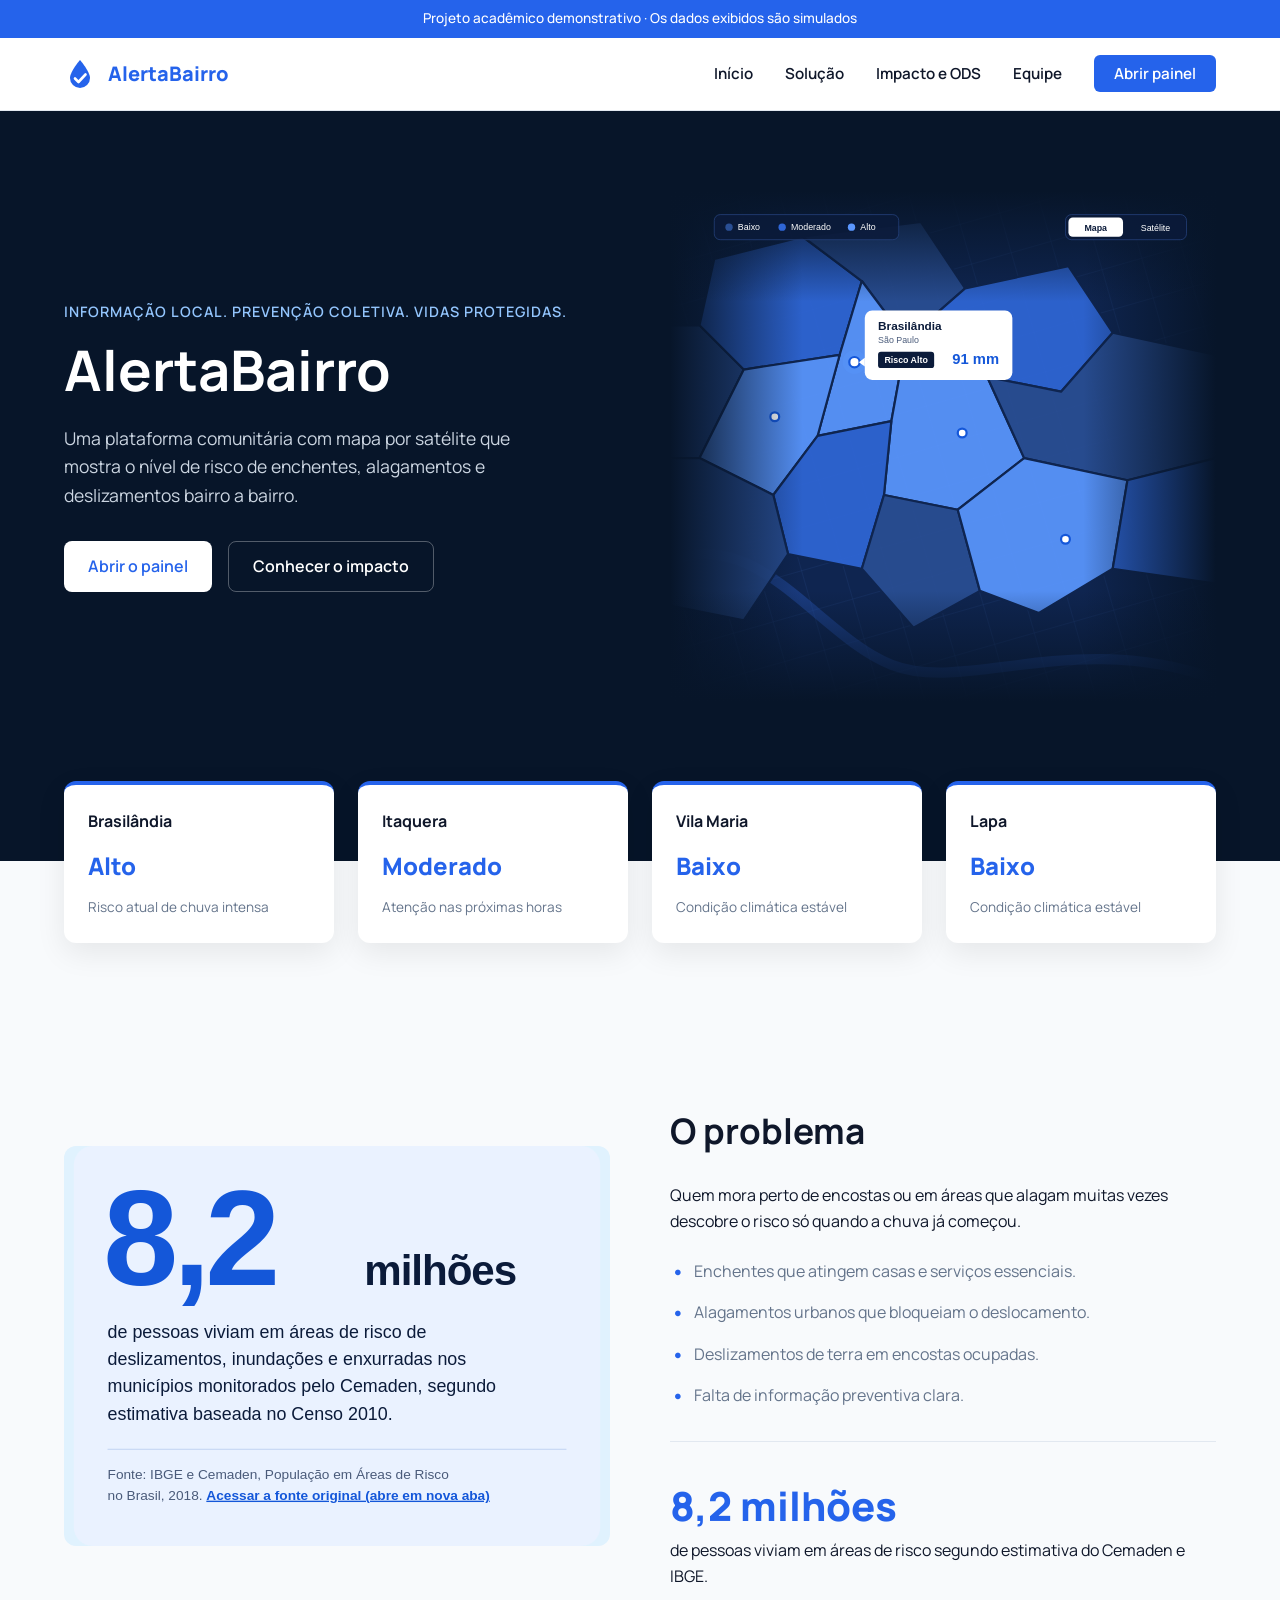
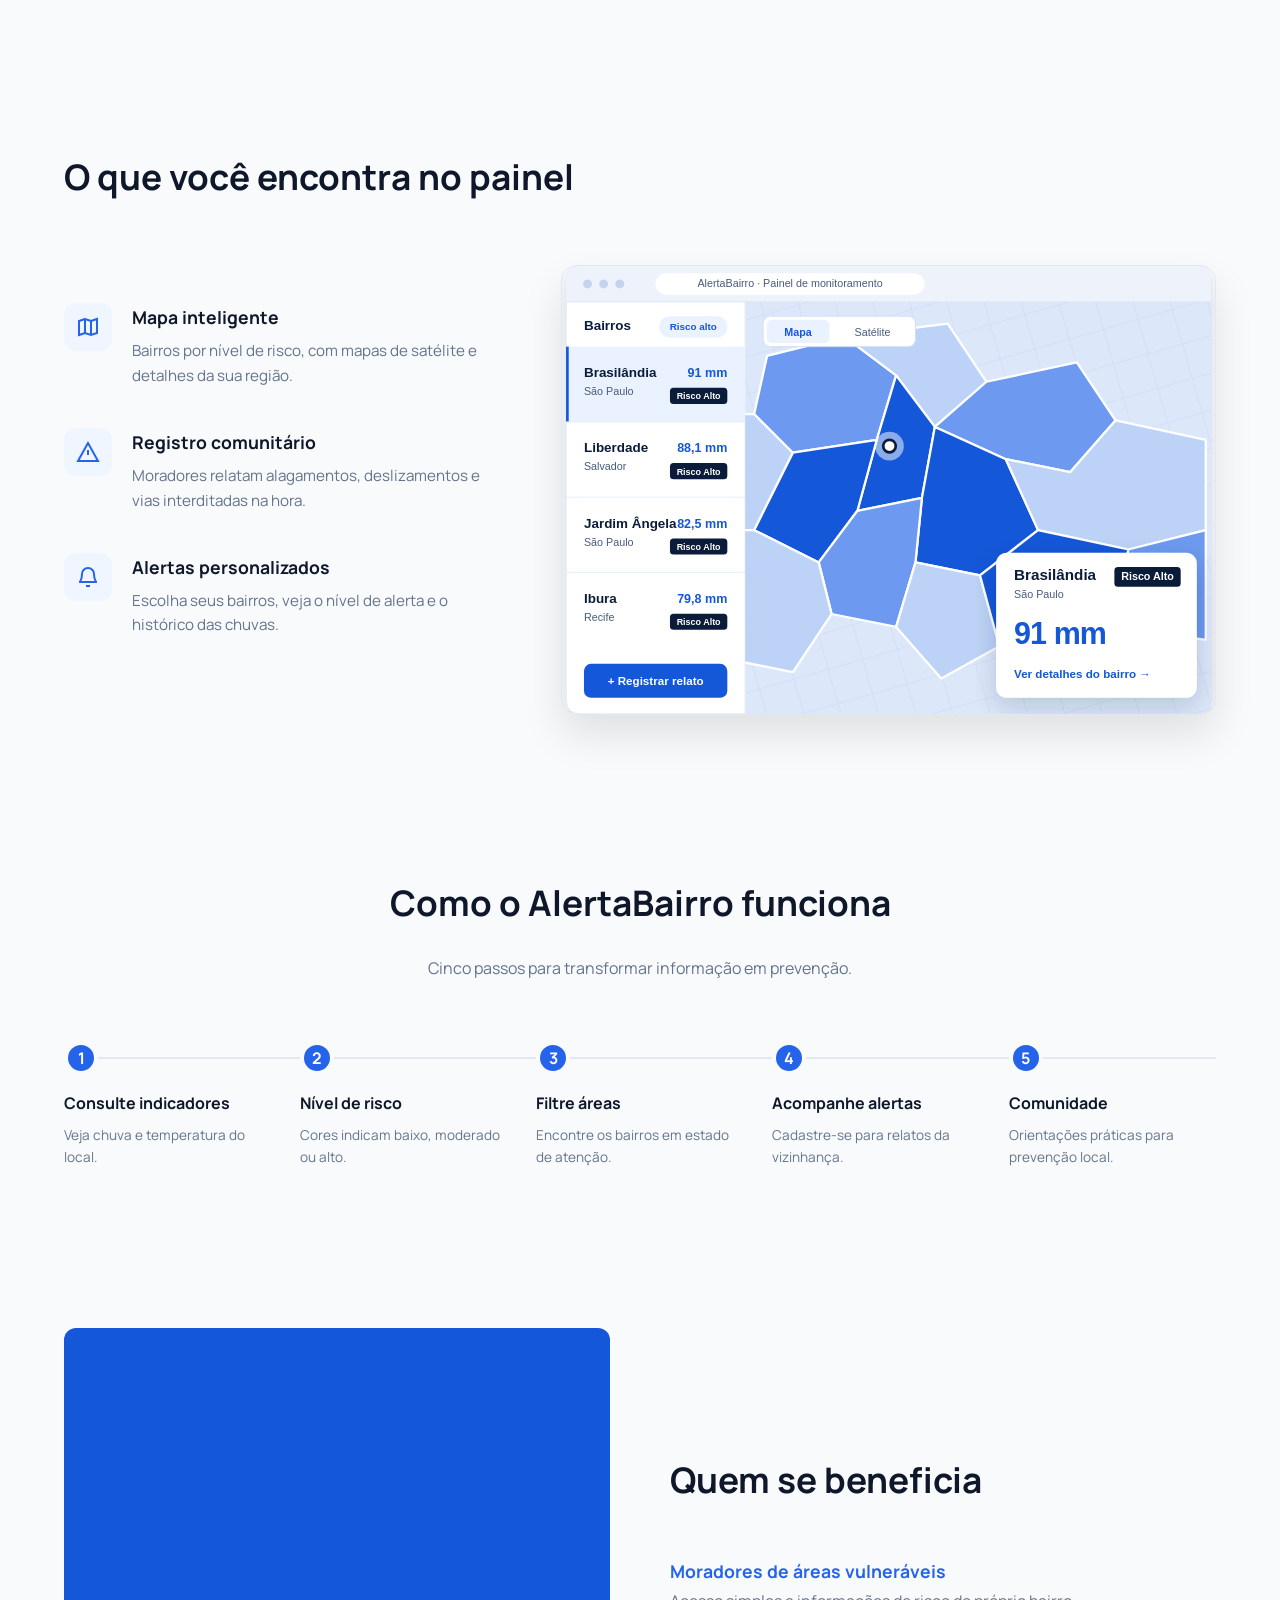
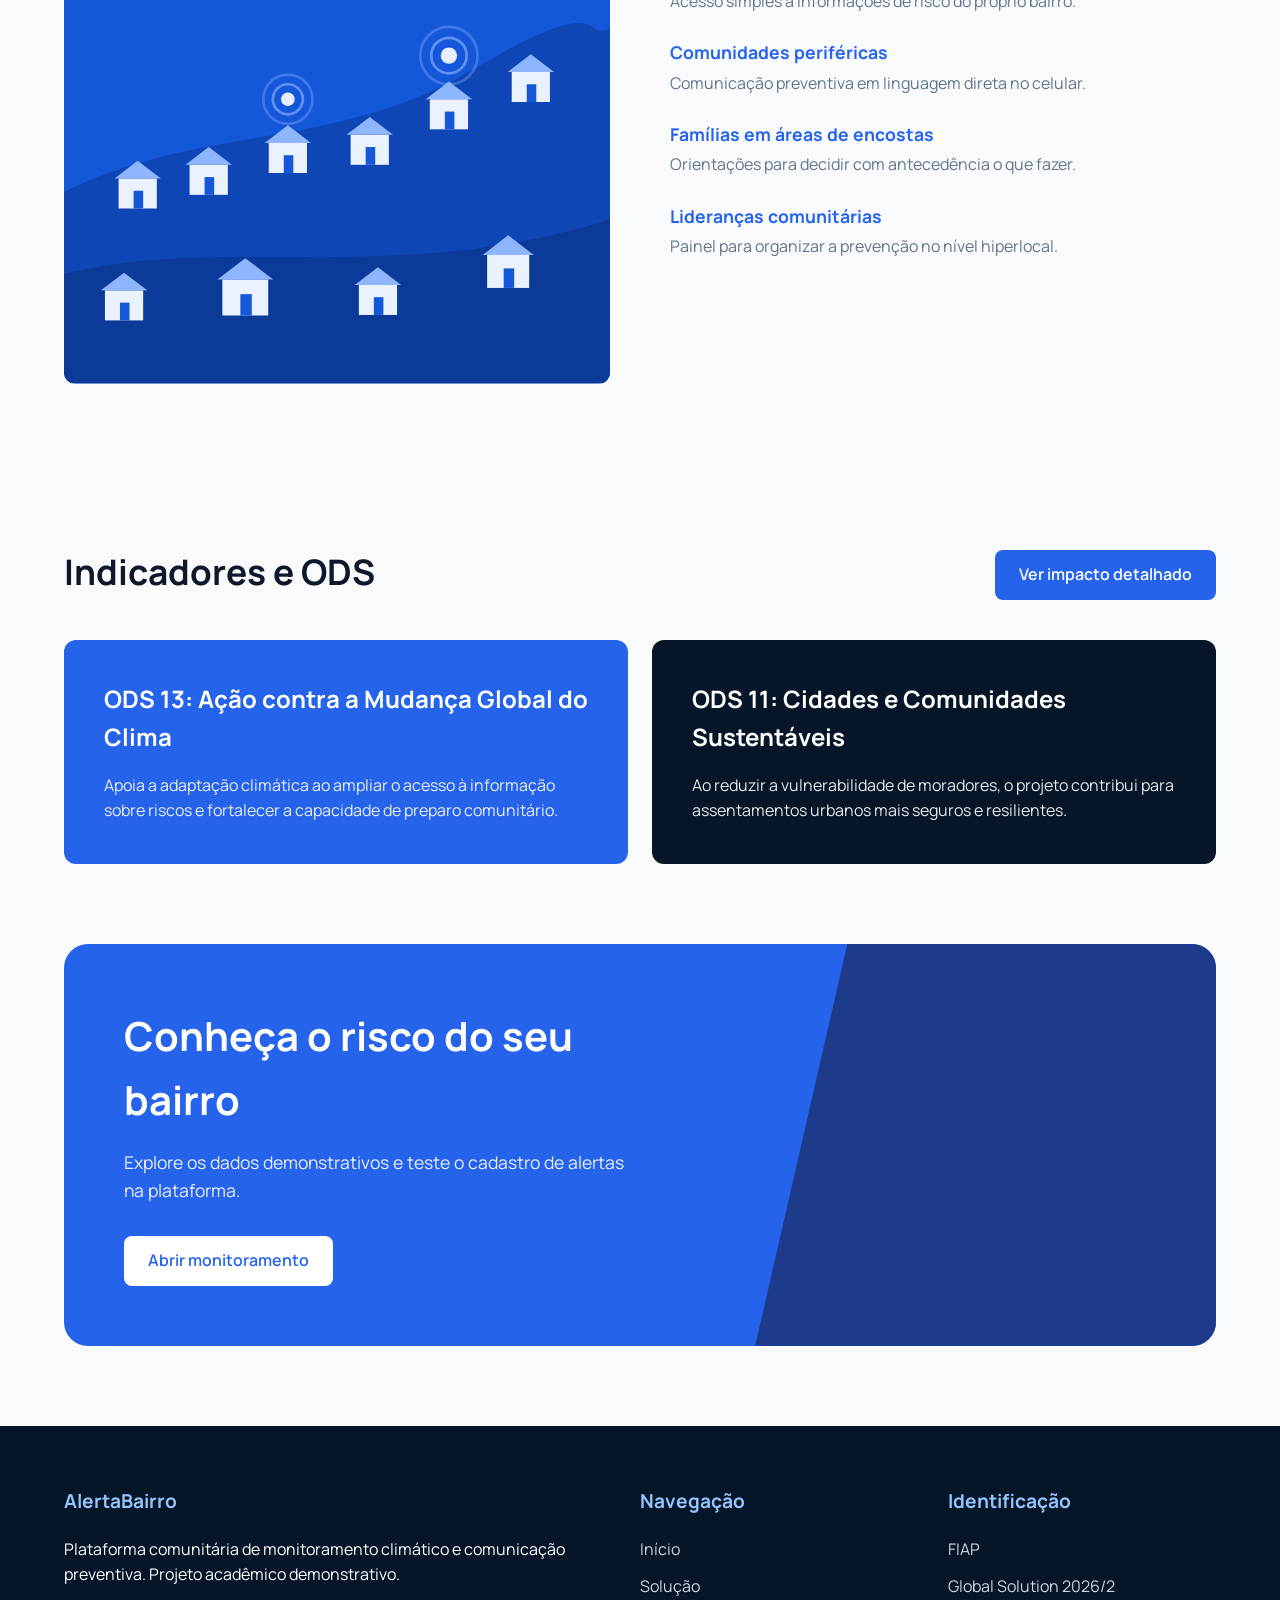
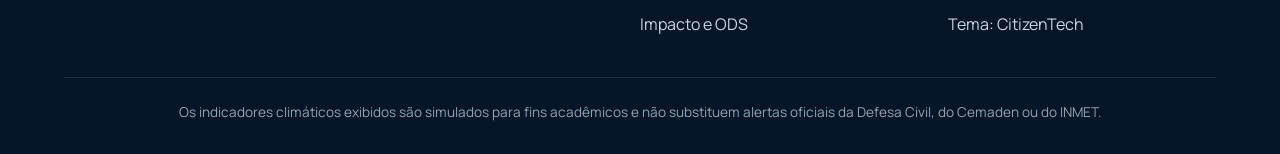
==== commit fcea9841: "Adicionando novo design em outras paginas" ====
--- a/index.html
+++ b/index.html
@@ -1,65 +1,54 @@
 <!DOCTYPE html>
 <html lang="pt-BR">
+
 <head>
   <meta charset="UTF-8">
   <meta name="viewport" content="width=device-width, initial-scale=1">
   <title>AlertaBairro | Informação local, prevenção coletiva</title>
-<<<<<<< Updated upstream
-  <meta name="description" content="AlertaBairro: plataforma comunitária de monitoramento climático e comunicação preventiva sobre enchentes, alagamentos e deslizamentos. Projeto acadêmico FIAP.">
-  <link rel="preconnect" href="https://fonts.googleapis.com">
-  <link rel="preconnect" href="https://fonts.gstatic.com" crossorigin>
-  <link href="https://fonts.googleapis.com/css2?family=Manrope:wght@400;500;600;700;800&amp;display=swap" rel="stylesheet">
-  <link rel="stylesheet" href="css/style.css">
-  <script src="js/main.js" defer></script>
-=======
   <meta name="description"
-    content="Conheça o AlertaBairro, projeto acadêmico de monitoramento de riscos climáticos com rota de fuga demonstrativa para situações de emergência.">
+    content="AlertaBairro: plataforma comunitária de monitoramento climático e comunicação preventiva sobre enchentes, alagamentos e deslizamentos. Projeto acadêmico FIAP.">
   <link rel="preconnect" href="https://fonts.googleapis.com">
   <link rel="preconnect" href="https://fonts.gstatic.com" crossorigin>
   <link href="https://fonts.googleapis.com/css2?family=Manrope:wght@400;500;600;700;800&display=swap" rel="stylesheet">
   <link rel="icon" type="image/svg+xml" href="img/favicon.svg">
-  <link rel="stylesheet" href="css/index/style.css">
->>>>>>> Stashed changes
+  <link rel="stylesheet" href="./css/index/style.css">
 </head>
+
 <body>
-  <svg class="sprite" aria-hidden="true" focusable="false">
-    <symbol id="i-home" viewBox="0 0 24 24"><path d="M3 11l9-8 9 8"/><path d="M5 10v10h14V10"/><path d="M10 20v-6h4v6"/></symbol>
-    <symbol id="i-activity" viewBox="0 0 24 24"><path d="M3 12h4l3-8 4 16 3-8h4"/></symbol>
-    <symbol id="i-map" viewBox="0 0 24 24"><path d="M9 4L3 6v14l6-2 6 2 6-2V4l-6 2-6-2z"/><path d="M9 4v14"/><path d="M15 6v14"/></symbol>
-    <symbol id="i-alert" viewBox="0 0 24 24"><path d="M12 3L2 21h20L12 3z"/><path d="M12 10v5"/><path d="M12 18h.01"/></symbol>
-    <symbol id="i-bell" viewBox="0 0 24 24"><path d="M6 9a6 6 0 0 1 12 0c0 6 2 7 2 8H4c0-1 2-2 2-8z"/><path d="M10 21h4"/></symbol>
-    <symbol id="i-users" viewBox="0 0 24 24"><circle cx="9" cy="8" r="3.5"/><path d="M2 20c0-3.5 3-6 7-6s7 2.5 7 6"/><circle cx="17" cy="9" r="2.5"/><path d="M18 14c2.5.5 4 2.5 4 5"/></symbol>
-    <symbol id="i-settings" viewBox="0 0 24 24"><path d="M4 6h10"/><path d="M18 6h2"/><circle cx="16" cy="6" r="2"/><path d="M4 12h2"/><path d="M10 12h10"/><circle cx="8" cy="12" r="2"/><path d="M4 18h10"/><path d="M18 18h2"/><circle cx="16" cy="18" r="2"/></symbol>
-    <symbol id="i-search" viewBox="0 0 24 24"><circle cx="11" cy="11" r="7"/><path d="M20 20l-4-4"/></symbol>
-    <symbol id="i-plus" viewBox="0 0 24 24"><path d="M12 5v14M5 12h14"/></symbol>
-    <symbol id="i-menu" viewBox="0 0 24 24"><path d="M4 6h16M4 12h16M4 18h16"/></symbol>
-    <symbol id="i-x" viewBox="0 0 24 24"><path d="M6 6l12 12M18 6L6 18"/></symbol>
-    <symbol id="i-droplet" viewBox="0 0 24 24"><path d="M12 3s7 7.5 7 12a7 7 0 0 1-14 0c0-4.5 7-12 7-12z"/></symbol>
-    <symbol id="i-cloud-rain" viewBox="0 0 24 24"><path d="M7 15a4.5 4.5 0 0 1-.5-9A6 6 0 0 1 18 7.5a4 4 0 0 1-.5 7.5H7z"/><path d="M8 18l-1 3M12 18l-1 3M16 18l-1 3"/></symbol>
-    <symbol id="i-thermometer" viewBox="0 0 24 24"><path d="M14 14.5V5a2 2 0 0 0-4 0v9.5a4 4 0 1 0 4 0z"/></symbol>
-    <symbol id="i-check" viewBox="0 0 24 24"><path d="M5 12.5l4.5 4.5L19 7"/></symbol>
-    <symbol id="i-pin" viewBox="0 0 24 24"><path d="M12 21s7-6 7-11a7 7 0 0 0-14 0c0 5 7 11 7 11z"/><circle cx="12" cy="10" r="2.5"/></symbol>
-    <symbol id="i-shield" viewBox="0 0 24 24"><path d="M12 3l8 3v6c0 5-3.5 8-8 9-4.5-1-8-4-8-9V6l8-3z"/><path d="M9 12l2 2 4-4"/></symbol>
-    <symbol id="i-clock" viewBox="0 0 24 24"><circle cx="12" cy="12" r="9"/><path d="M12 7v5l3 2"/></symbol>
-    <symbol id="i-info" viewBox="0 0 24 24"><circle cx="12" cy="12" r="9"/><path d="M12 11v5"/><path d="M12 8h.01"/></symbol>
+
+  <!-- ICONS SPRITE (mantido o seu original) -->
+  <svg class="sprite" style="display: none;" aria-hidden="true" focusable="false">
+    <symbol id="i-map" viewBox="0 0 24 24">
+      <path d="M9 4L3 6v14l6-2 6 2 6-2V4l-6 2-6-2z" />
+      <path d="M9 4v14" />
+      <path d="M15 6v14" />
+    </symbol>
+    <symbol id="i-alert" viewBox="0 0 24 24">
+      <path d="M12 3L2 21h20L12 3z" />
+      <path d="M12 10v5" />
+      <path d="M12 18h.01" />
+    </symbol>
+    <symbol id="i-bell" viewBox="0 0 24 24">
+      <path d="M6 9a6 6 0 0 1 12 0c0 6 2 7 2 8H4c0-1 2-2 2-8z" />
+      <path d="M10 21h4" />
+    </symbol>
   </svg>
-  <a class="skip-link" href="#conteudo">Ir para o conteúdo principal</a>
+
+  <div class="notice-bar">Projeto acadêmico demonstrativo · Os dados exibidos são simulados</div>
+
   <header class="site-header">
     <div class="container header-inner">
-      <a class="brand" href="index.html" aria-label="AlertaBairro, página inicial">
-        <svg viewBox="0 0 32 32" aria-hidden="true" focusable="false">
-          <path d="M16 2C16 2 6 13.5 6 20a10 10 0 0 0 20 0C26 13.5 16 2 16 2Z" fill="#8dc3ea"/>
-          <path d="M11 20.5l3.5 3.5 7-7.5" fill="none" stroke="#0b2545" stroke-width="2.6" stroke-linecap="round" stroke-linejoin="round"/>
+      <a class="brand" href="index.html">
+        <svg viewBox="0 0 32 32" aria-hidden="true">
+          <path d="M16 2C16 2 6 13.5 6 20a10 10 0 0 0 20 0C26 13.5 16 2 16 2Z" fill="#2563eb" />
+          <path d="M11 20.5l3.5 3.5 7-7.5" fill="none" stroke="#fff" stroke-width="2.6" stroke-linecap="round"
+            stroke-linejoin="round" />
         </svg>
         <span>AlertaBairro</span>
       </a>
-      <button class="menu-toggle" id="menu-toggle" type="button" aria-expanded="false" aria-controls="menu-principal">
-        <span class="sr-only">Abrir menu</span>
-        <svg class="icon" viewBox="0 0 24 24" aria-hidden="true" focusable="false"><path d="M4 6h16M4 12h16M4 18h16"/></svg>
-      </button>
       <nav aria-label="Navegação principal">
-        <ul class="menu" id="menu-principal">
-          <li><a href="index.html" aria-current="page">Início</a></li>
+        <ul class="menu">
+          <li><a href="index.html">Início</a></li>
           <li><a href="solucao.html">Solução</a></li>
           <li><a href="impacto.html">Impacto e ODS</a></li>
           <li><a href="equipe.html">Equipe</a></li>
@@ -71,129 +60,474 @@
 
   <main id="conteudo">
 
-    <section class="hero" aria-labelledby="titulo-hero">
-      <div class="container hero-inner">
+    <!-- HERO -->
+    <section class="hero">
+      <div class="container hero-grid">
         <div>
           <p class="hero-tagline">Informação local. Prevenção coletiva. Vidas protegidas.</p>
-<<<<<<< Updated upstream
-          <h1 id="titulo-hero">AlertaBairro</h1>
-          <p class="lead">Uma plataforma comunitária com mapa por satélite que mostra o nível de risco de enchentes, alagamentos e deslizamentos bairro a bairro e leva orientações de prevenção a quem mora em áreas vulneráveis.</p>
-=======
           <h1>AlertaBairro</h1>
-          <p class="lead">O AlertaBairro é um projeto acadêmico que ajuda comunidades a acompanhar riscos de enchentes,
-            alagamentos e deslizamentos. Seu diferencial é apresentar uma rota de fuga demonstrativa para apoiar a
-            saída em situações de emergência. Em uma situação real, siga as orientações da Defesa Civil.</p>
->>>>>>> Stashed changes
+          <p class="lead">Uma plataforma comunitária com mapa por satélite que mostra o nível de risco de enchentes,
+            alagamentos e deslizamentos bairro a bairro.</p>
           <div class="btn-row">
-            <a class="btn btn-emergency" href="solucao.html#fuga">Emergência</a>
             <a class="btn btn-light" href="solucao.html">Abrir o painel</a>
-            <a class="btn btn-outline-light" href="impacto.html">Conhecer o impacto</a>
-          </div>
-        </div>
-        <aside class="snapshot" aria-label="Prévia do painel">
-          <div class="snapshot-head"><h2>Bairros com mais chuva</h2><span class="badge badge-neutro">Dados simulados</span></div>
-          <ul id="previa-lista"></ul>
-          <p class="snapshot-note">Prévia com os mesmos dados demonstrativos do painel. Não são medições nem alertas oficiais.</p>
-        </aside>
-      </div>
-    </section>
-
-    <section class="section" aria-labelledby="titulo-problema">
-      <div class="container grid problem-grid">
+            <a class="btn btn-outline" href="impacto.html">Conhecer o impacto</a>
+          </div>
+        </div>
+        <svg viewBox="700 108 740 692" width="100%" height="100%" preserveAspectRatio="xMidYMid slice"
+          xmlns="http://www.w3.org/2000/svg">
+          <defs>
+            <pattern id="gridD" width="56" height="56" patternUnits="userSpaceOnUse" patternTransform="rotate(-16)">
+              <path d="M56 0H0V56" fill="none" stroke="#1C3A72" stroke-width="1" />
+            </pattern>
+            <!-- Gradientes para o Fade nas 4 bordas (usando a cor de fundo do site #071529) -->
+            <linearGradient id="fadeL" x1="0" x2="1" y1="0" y2="0">
+              <stop offset="0" stop-color="#071529" stop-opacity="1" />
+              <stop offset="1" stop-color="#071529" stop-opacity="0" />
+            </linearGradient>
+            <linearGradient id="fadeR" x1="1" x2="0" y1="0" y2="0">
+              <stop offset="0" stop-color="#071529" stop-opacity="1" />
+              <stop offset="1" stop-color="#071529" stop-opacity="0" />
+            </linearGradient>
+            <linearGradient id="fadeT" x1="0" x2="0" y1="0" y2="1">
+              <stop offset="0" stop-color="#071529" stop-opacity="1" />
+              <stop offset="1" stop-color="#071529" stop-opacity="0" />
+            </linearGradient>
+            <linearGradient id="fadeB" x1="0" x2="0" y1="1" y2="0">
+              <stop offset="0" stop-color="#071529" stop-opacity="1" />
+              <stop offset="1" stop-color="#071529" stop-opacity="0" />
+            </linearGradient>
+          </defs>
+
+          <rect x="700" y="108" width="740" height="692" fill="#0F2550" />
+          <rect x="700" y="108" width="740" height="692" fill="url(#gridD)" />
+
+          <path d="M700,610 C820,560 900,710 1000,750 S1250,700 1440,770" fill="none" stroke="#2F66D6" stroke-width="14"
+            opacity=".35" />
+          <g stroke="#0F2550" stroke-width="3" stroke-linejoin="round" fill-opacity=".92">
+            <polygon points="700,290 740,290 800,350 740,470 700,470" fill="#2A4F94" />
+            <polygon points="740,290 760,200 880,170 960,230 930,330 800,350" fill="#2F66D6" />
+            <polygon points="880,170 1040,150 1100,240 1020,310 960,230" fill="#2A4F94" />
+            <polygon points="960,230 1020,310 1000,420 900,440 930,330" fill="#5B97FF" />
+            <polygon points="800,350 930,330 900,440 840,520 740,470" fill="#5B97FF" />
+            <polygon points="1100,240 1240,210 1300,300 1230,380 1130,360 1020,310" fill="#2F66D6" />
+            <polygon points="1000,420 1020,310 1130,360 1180,470 1090,540 990,520" fill="#5B97FF" />
+            <polygon points="1230,380 1300,300 1440,330 1440,470 1320,500 1180,470 1130,360" fill="#2A4F94" />
+            <polygon points="900,440 1000,420 990,520 960,620 860,600 840,520" fill="#2F66D6" />
+            <polygon points="990,520 1090,540 1120,650 1030,700 960,620" fill="#2A4F94" />
+            <polygon points="1090,540 1180,470 1320,500 1300,620 1200,680 1120,650" fill="#5B97FF" />
+            <polygon points="700,470 740,470 840,520 860,600 800,690 700,670" fill="#2A4F94" />
+            <polygon points="1320,500 1440,470 1440,640 1300,620" fill="#2F66D6" />
+          </g>
+
+          <!-- Pins -->
+          <g>
+            <circle cx="950" cy="340" r="16" fill="#5B97FF" opacity=".3" />
+            <circle cx="950" cy="340" r="7" fill="#FFFFFF" stroke="#1457D9" stroke-width="3" />
+            <circle cx="842" cy="414" r="6" fill="#FFFFFF" stroke="#1457D9" stroke-width="3" />
+            <circle cx="1096" cy="436" r="6" fill="#FFFFFF" stroke="#1457D9" stroke-width="3" />
+            <circle cx="1236" cy="580" r="6" fill="#FFFFFF" stroke="#1457D9" stroke-width="3" />
+          </g>
+
+          <!-- Efeito de Fade nas bordas (aplicado por cima do mapa) -->
+          <rect x="700" y="108" width="180" height="692" fill="url(#fadeL)" />
+          <rect x="1260" y="108" width="180" height="692" fill="url(#fadeR)" />
+          <rect x="700" y="108" width="740" height="150" fill="url(#fadeT)" />
+          <rect x="700" y="650" width="740" height="150" fill="url(#fadeB)" />
+
+          <!-- Legenda -->
+          <rect x="760" y="140" width="250" height="34" rx="8" fill="#0B1B3A" fill-opacity=".85" stroke="#27447F" />
+          <circle cx="780" cy="157" r="5" fill="#2A4F94" /><text x="792" y="161" font-size="12" fill="#FFFFFF"
+            font-family="sans-serif">Baixo</text>
+          <circle cx="852" cy="157" r="5" fill="#2F66D6" /><text x="864" y="161" font-size="12" fill="#FFFFFF"
+            font-family="sans-serif">Moderado</text>
+          <circle cx="946" cy="157" r="5" fill="#5B97FF" /><text x="958" y="161" font-size="12" fill="#FFFFFF"
+            font-family="sans-serif">Alto</text>
+
+          <!-- Botão Layer (Mapa/Satélite) -->
+          <rect x="1236" y="140" width="164" height="34" rx="8" fill="#0B1B3A" fill-opacity=".85" stroke="#27447F" />
+          <rect x="1240" y="144" width="74" height="26" rx="6" fill="#FFFFFF" />
+          <text x="1277" y="162" text-anchor="middle" font-size="12" font-weight="600" fill="#0B1B3A"
+            font-family="sans-serif">Mapa</text>
+          <text x="1358" y="162" text-anchor="middle" font-size="12" fill="#FFFFFF"
+            font-family="sans-serif">Satélite</text>
+
+          <!-- Tooltip Brasilândia -->
+          <polygon points="964,334 956,340 964,346" fill="#FFFFFF" />
+          <rect x="964" y="270" width="200" height="94" rx="10" fill="#FFFFFF" />
+          <text x="982" y="296" font-size="16" font-weight="700" fill="#0B1B3A"
+            font-family="sans-serif">Brasilândia</text>
+          <text x="982" y="314" font-size="12" fill="#4A5B7A" font-family="sans-serif">São Paulo</text>
+          <rect x="982" y="326" width="76" height="22" rx="4" fill="#0B1B3A" />
+          <text x="1020" y="341" text-anchor="middle" font-size="12" font-weight="600" fill="#FFFFFF"
+            font-family="sans-serif">Risco Alto</text>
+          <text x="1146" y="343" text-anchor="end" font-size="20" font-weight="800" fill="#1457D9"
+            font-family="sans-serif">91 mm</text>
+        </svg>
+      </div>
+    </section>
+
+    <!-- CARDS SOBREPOSTOS -->
+    <div class="container hero-overlap">
+      <div class="overlap-grid">
+        <div class="overlap-card">
+          <h4>Brasilândia</h4>
+          <span class="stat">Alto</span>
+          <p>Risco atual de chuva intensa</p>
+        </div>
+        <div class="overlap-card">
+          <h4>Itaquera</h4>
+          <span class="stat">Moderado</span>
+          <p>Atenção nas próximas horas</p>
+        </div>
+        <div class="overlap-card">
+          <h4>Vila Maria</h4>
+          <span class="stat">Baixo</span>
+          <p>Condição climática estável</p>
+        </div>
+        <div class="overlap-card">
+          <h4>Lapa</h4>
+          <span class="stat">Baixo</span>
+          <p>Condição climática estável</p>
+        </div>
+      </div>
+    </div>
+
+    <!-- O PROBLEMA -->
+    <section class="section">
+      <div class="container problem-grid">
+        <div class="problem-visual">
+          <svg viewBox="120 980 500 380" width="100%" height="100%" xmlns="http://www.w3.org/2000/svg">
+            <rect x="120" y="980" width="500" height="380" rx="18" fill="#EAF2FF" />
+            <text x="148" y="1112" font-size="128" font-weight="800" fill="#1457D9" letter-spacing="-5"
+              font-family="sans-serif">8,2</text>
+            <text x="396" y="1112" font-size="40" font-weight="700" fill="#0B1B3A" letter-spacing="-1"
+              font-family="sans-serif">milhões</text>
+            <g font-size="17" fill="#0B1B3A" font-family="sans-serif">
+              <text x="152" y="1162">de pessoas viviam em áreas de risco de</text>
+              <text x="152" y="1188">deslizamentos, inundações e enxurradas nos</text>
+              <text x="152" y="1214">municípios monitorados pelo Cemaden, segundo</text>
+              <text x="152" y="1240">estimativa baseada no Censo 2010.</text>
+            </g>
+            <line x1="152" y1="1268" x2="588" y2="1268" stroke="#BFD2F2" />
+            <text x="152" y="1296" font-size="13" fill="#4A5B7A" font-family="sans-serif">Fonte: IBGE e Cemaden,
+              População em Áreas de Risco</text>
+            <text x="152" y="1316" font-size="13" fill="#4A5B7A" font-family="sans-serif">no Brasil, 2018.
+              <a href="https://www.ibge.gov.br/apps/populacaoareasderisco/" target="_blank">
+                <tspan fill="#1457D9" text-decoration="underline" font-weight="600" style="cursor: pointer;">Acessar a
+                  fonte original (abre em nova aba)</tspan>
+              </a>
+            </text>
+          </svg>
+        </div>
         <div>
-          <h2 id="titulo-problema">O problema</h2>
-          <p class="lead">Quem mora perto de encostas ou em áreas que alagam muitas vezes descobre o risco só quando a chuva já começou.</p>
+          <h2 class="section-title">O problema</h2>
+          <p>Quem mora perto de encostas ou em áreas que alagam muitas vezes descobre o risco só quando a chuva já
+            começou.</p>
           <ul class="problem-list">
-            <li>Enchentes que atingem casas, ruas e serviços essenciais.</li>
-            <li>Alagamentos urbanos que bloqueiam o deslocamento e isolam bairros.</li>
+            <li>Enchentes que atingem casas e serviços essenciais.</li>
+            <li>Alagamentos urbanos que bloqueiam o deslocamento.</li>
             <li>Deslizamentos de terra em encostas ocupadas.</li>
-            <li>Falta de informação preventiva clara e em linguagem simples.</li>
-            <li>Dificuldade de saber, de forma rápida, qual é o risco no próprio bairro.</li>
+            <li>Falta de informação preventiva clara.</li>
           </ul>
-        </div>
-        <figure class="stat">
-          <p class="stat-number">8,2 milhões</p>
-          <p>de pessoas viviam em áreas de risco de deslizamentos, inundações e enxurradas nos municípios monitorados pelo Cemaden, segundo estimativa baseada no Censo 2010.</p>
-          <figcaption class="stat-source">Fonte: IBGE e Cemaden, <cite>População em Áreas de Risco no Brasil</cite>, 2018. <a href="https://www.ibge.gov.br/apps/populacaoareasderisco/" target="_blank" rel="noopener noreferrer">Acessar a fonte original (abre em nova aba)</a>.</figcaption>
-        </figure>
-      </div>
-    </section>
-
-    <section class="section" aria-labelledby="titulo-recursos">
+
+          <div class="problem-stat">
+            <div class="number">8,2 milhões</div>
+            <p>de pessoas viviam em áreas de risco segundo estimativa do Cemaden e IBGE.</p>
+          </div>
+        </div>
+      </div>
+    </section>
+
+    <!-- O QUE VOCÊ ENCONTRA -->
+    <section class="section">
       <div class="container">
-        <div class="section-head">
-          <h2 id="titulo-recursos">O que você encontra no painel</h2>
-          <p class="lead">Três ferramentas para acompanhar o risco e agir com a comunidade.</p>
-        </div>
-        <div class="grid grid-3">
-          <article class="card"><div class="feature-icon"><svg class="icon" aria-hidden="true" focusable="false"><use href="#i-map"/></svg></div><h3>Mapa inteligente</h3><p>Bairros marcados por nível de risco, com visão padrão ou por satélite e detalhes ao clicar.</p></article>
-          <article class="card"><div class="feature-icon"><svg class="icon" aria-hidden="true" focusable="false"><use href="#i-alert"/></svg></div><h3>Registro comunitário</h3><p>Moradores relatam alagamentos, deslizamentos e vias interditadas. Todo relato é identificado como não verificado.</p></article>
-          <article class="card"><div class="feature-icon"><svg class="icon" aria-hidden="true" focusable="false"><use href="#i-bell"/></svg></div><h3>Alertas personalizados</h3><p>Escolha seus bairros, veja o nível de alerta e o histórico. No protótipo, os alertas são simulados dentro do aplicativo.</p></article>
-        </div>
-      </div>
-    </section>
-
-    <section class="section section-alt" aria-labelledby="titulo-solucao">
+        <h2 class="section-title text-center" style="margin-bottom: 60px;">O que você encontra no painel</h2>
+        <div class="features-grid">
+          <div>
+            <div class="feature-item">
+              <div class="icon-box"><svg>
+                  <use href="#i-map" />
+                </svg></div>
+              <div>
+                <h3>Mapa inteligente</h3>
+                <p>Bairros por nível de risco, com mapas de satélite e detalhes da sua região.</p>
+              </div>
+            </div>
+            <div class="feature-item">
+              <div class="icon-box"><svg>
+                  <use href="#i-alert" />
+                </svg></div>
+              <div>
+                <h3>Registro comunitário</h3>
+                <p>Moradores relatam alagamentos, deslizamentos e vias interditadas na hora.</p>
+              </div>
+            </div>
+            <div class="feature-item">
+              <div class="icon-box"><svg>
+                  <use href="#i-bell" />
+                </svg></div>
+              <div>
+                <h3>Alertas personalizados</h3>
+                <p>Escolha seus bairros, veja o nível de alerta e o histórico das chuvas.</p>
+              </div>
+            </div>
+          </div>
+          <div class="features-mockup">
+            <svg viewBox="600 1500 720 500" width="100%" height="auto" xmlns="http://www.w3.org/2000/svg">
+              <defs>
+                <filter id="shMock" x="-10%" y="-10%" width="120%" height="130%">
+                  <feDropShadow dx="0" dy="10" stdDeviation="14" flood-color="#0B1B3A" flood-opacity=".18" />
+                </filter>
+                <clipPath id="mapMock">
+                  <rect x="800" y="1540" width="520" height="460" />
+                </clipPath>
+                <pattern id="gridL" width="40" height="40" patternUnits="userSpaceOnUse" patternTransform="rotate(-16)">
+                  <path d="M40 0H0V40" fill="none" stroke="#C5D6F1" stroke-width="1" />
+                </pattern>
+              </defs>
+
+              <rect x="600" y="1500" width="720" height="500" rx="14" fill="#FFFFFF" stroke="#D0DDF3"
+                filter="url(#shMock)" />
+              <path d="M600,1540 V1514 A14,14 0 0 1 614,1500 H1306 A14,14 0 0 1 1320,1514 V1540 Z" fill="#EEF3FB" />
+              <circle cx="624" cy="1520" r="5" fill="#C5D4EE" />
+              <circle cx="642" cy="1520" r="5" fill="#C5D4EE" />
+              <circle cx="660" cy="1520" r="5" fill="#C5D4EE" />
+              <rect x="700" y="1508" width="300" height="24" rx="12" fill="#FFFFFF" />
+              <text x="850" y="1524" text-anchor="middle" font-size="12" fill="#4A5B7A"
+                font-family="sans-serif">AlertaBairro · Painel de monitoramento</text>
+              <line x1="600" y1="1540" x2="1320" y2="1540" stroke="#D8E3F5" />
+              <line x1="800" y1="1540" x2="800" y2="2000" stroke="#D8E3F5" />
+
+              <!-- Lista lateral -->
+              <text x="620" y="1572" font-size="15" font-weight="700" fill="#0B1B3A"
+                font-family="sans-serif">Bairros</text>
+              <rect x="704" y="1556" width="76" height="24" rx="12" fill="#EAF2FF" />
+              <text x="742" y="1572" text-anchor="middle" font-size="11" font-weight="600" fill="#1457D9"
+                font-family="sans-serif">Risco alto</text>
+
+              <rect x="600" y="1590" width="200" height="84" fill="#EAF2FF" />
+              <rect x="600" y="1590" width="3" height="84" fill="#1457D9" />
+              <text x="620" y="1624" font-size="15" font-weight="700" fill="#0B1B3A"
+                font-family="sans-serif">Brasilândia</text>
+              <text x="620" y="1644" font-size="12" fill="#4A5B7A" font-family="sans-serif">São Paulo</text>
+              <text x="780" y="1624" text-anchor="end" font-size="14" font-weight="700" fill="#1457D9"
+                font-family="sans-serif">91 mm</text>
+              <rect x="716" y="1636" width="64" height="18" rx="4" fill="#0B1B3A" /><text x="748" y="1649"
+                text-anchor="middle" font-size="10" font-weight="600" fill="#FFFFFF" font-family="sans-serif">Risco
+                Alto</text>
+
+              <line x1="600" y1="1674" x2="800" y2="1674" stroke="#E3ECFA" />
+              <text x="620" y="1708" font-size="15" font-weight="700" fill="#0B1B3A"
+                font-family="sans-serif">Liberdade</text>
+              <text x="620" y="1728" font-size="12" fill="#4A5B7A" font-family="sans-serif">Salvador</text>
+              <text x="780" y="1708" text-anchor="end" font-size="14" font-weight="700" fill="#1457D9"
+                font-family="sans-serif">88,1 mm</text>
+              <rect x="716" y="1720" width="64" height="18" rx="4" fill="#0B1B3A" /><text x="748" y="1733"
+                text-anchor="middle" font-size="10" font-weight="600" fill="#FFFFFF" font-family="sans-serif">Risco
+                Alto</text>
+
+              <line x1="600" y1="1758" x2="800" y2="1758" stroke="#E3ECFA" />
+              <text x="620" y="1792" font-size="15" font-weight="700" fill="#0B1B3A" font-family="sans-serif">Jardim
+                Ângela</text>
+              <text x="620" y="1812" font-size="12" fill="#4A5B7A" font-family="sans-serif">São Paulo</text>
+              <text x="780" y="1792" text-anchor="end" font-size="14" font-weight="700" fill="#1457D9"
+                font-family="sans-serif">82,5 mm</text>
+              <rect x="716" y="1804" width="64" height="18" rx="4" fill="#0B1B3A" /><text x="748" y="1817"
+                text-anchor="middle" font-size="10" font-weight="600" fill="#FFFFFF" font-family="sans-serif">Risco
+                Alto</text>
+
+              <line x1="600" y1="1842" x2="800" y2="1842" stroke="#E3ECFA" />
+              <text x="620" y="1876" font-size="15" font-weight="700" fill="#0B1B3A"
+                font-family="sans-serif">Ibura</text>
+              <text x="620" y="1896" font-size="12" fill="#4A5B7A" font-family="sans-serif">Recife</text>
+              <text x="780" y="1876" text-anchor="end" font-size="14" font-weight="700" fill="#1457D9"
+                font-family="sans-serif">79,8 mm</text>
+              <rect x="716" y="1888" width="64" height="18" rx="4" fill="#0B1B3A" /><text x="748" y="1901"
+                text-anchor="middle" font-size="10" font-weight="600" fill="#FFFFFF" font-family="sans-serif">Risco
+                Alto</text>
+
+              <rect x="620" y="1944" width="160" height="38" rx="8" fill="#1457D9" />
+              <text x="700" y="1968" text-anchor="middle" font-size="13" font-weight="600" fill="#FFFFFF"
+                font-family="sans-serif">+ Registrar relato</text>
+
+              <!-- Área do Mapa -->
+              <g clip-path="url(#mapMock)">
+                <rect x="800" y="1540" width="520" height="460" fill="#DCE8FA" />
+                <rect x="800" y="1540" width="520" height="460" fill="url(#gridL)" />
+                <g transform="translate(277.2 1456.4) scale(.72)" stroke="#FFFFFF" stroke-width="3.5"
+                  stroke-linejoin="round">
+                  <polygon points="700,290 740,290 800,350 740,470 700,470" fill="#BCD3F7" />
+                  <polygon points="740,290 760,200 880,170 960,230 930,330 800,350" fill="#6D9AF0" />
+                  <polygon points="880,170 1040,150 1100,240 1020,310 960,230" fill="#BCD3F7" />
+                  <polygon points="960,230 1020,310 1000,420 900,440 930,330" fill="#1457D9" />
+                  <polygon points="800,350 930,330 900,440 840,520 740,470" fill="#1457D9" />
+                  <polygon points="1100,240 1240,210 1300,300 1230,380 1130,360 1020,310" fill="#6D9AF0" />
+                  <polygon points="1000,420 1020,310 1130,360 1180,470 1090,540 990,520" fill="#1457D9" />
+                  <polygon points="1230,380 1300,300 1440,330 1440,470 1320,500 1180,470 1130,360" fill="#BCD3F7" />
+                  <polygon points="900,440 1000,420 990,520 960,620 860,600 840,520" fill="#6D9AF0" />
+                  <polygon points="990,520 1090,540 1120,650 1030,700 960,620" fill="#BCD3F7" />
+                  <polygon points="1090,540 1180,470 1320,500 1300,620 1200,680 1120,650" fill="#1457D9" />
+                  <polygon points="700,470 740,470 840,520 860,600 800,690 700,670" fill="#BCD3F7" />
+                  <polygon points="1320,500 1440,470 1440,640 1300,620" fill="#6D9AF0" />
+                </g>
+                <circle cx="961" cy="1701" r="16" fill="#FFFFFF" opacity=".5" />
+                <circle cx="961" cy="1701" r="7" fill="#FFFFFF" stroke="#0B1B3A" stroke-width="3" />
+              </g>
+
+              <!-- Controles mapa mock -->
+              <rect x="820" y="1556" width="170" height="34" rx="8" fill="#FFFFFF" stroke="#D0DDF3" />
+              <rect x="824" y="1560" width="70" height="26" rx="6" fill="#EAF2FF" />
+              <text x="859" y="1578" text-anchor="middle" font-size="12" font-weight="600" fill="#1457D9"
+                font-family="sans-serif">Mapa</text>
+              <text x="942" y="1578" text-anchor="middle" font-size="12" fill="#4A5B7A"
+                font-family="sans-serif">Satélite</text>
+
+              <!-- Card do Mockup -->
+              <rect x="1080" y="1820" width="224" height="162" rx="12" fill="#FFFFFF" filter="url(#shMock)" />
+              <text x="1100" y="1850" font-size="17" font-weight="700" fill="#0B1B3A"
+                font-family="sans-serif">Brasilândia</text>
+              <text x="1100" y="1870" font-size="12" fill="#4A5B7A" font-family="sans-serif">São Paulo</text>
+              <rect x="1212" y="1836" width="74" height="22" rx="4" fill="#0B1B3A" />
+              <text x="1249" y="1851" text-anchor="middle" font-size="12" font-weight="600" fill="#FFFFFF"
+                font-family="sans-serif">Risco Alto</text>
+              <text x="1100" y="1922" font-size="34" font-weight="800" fill="#1457D9" letter-spacing="-1"
+                font-family="sans-serif">91 mm</text>
+              <text x="1100" y="1960" font-size="13" font-weight="600" fill="#1457D9" font-family="sans-serif">Ver
+                detalhes do bairro →</text>
+            </svg>
+          </div>
+        </div>
+      </div>
+    </section>
+
+    <!-- COMO FUNCIONA (Timeline) -->
+    <section class="section steps-section">
       <div class="container">
-        <div class="section-head">
-          <h2 id="titulo-solucao">Como o AlertaBairro funciona</h2>
-          <p class="lead">Cinco passos para transformar informação em prevenção.</p>
-        </div>
-        <ol class="steps">
-          <li><strong>Consulte os indicadores por bairro.</strong> Veja chuva e temperatura de cada localidade.</li>
-          <li><strong>Visualize o nível de risco.</strong> Badges e cores indicam risco baixo, moderado ou alto.</li>
-          <li><strong>Identifique as áreas que exigem atenção.</strong> Filtros ajudam a encontrar rapidamente os bairros de risco alto.</li>
-          <li><strong>Acompanhe alertas e registre relatos.</strong> No protótipo, alertas e inscrição são demonstrativos.</li>
-          <li><strong>Prepare a comunidade.</strong> Orientações práticas incentivam a prevenção e a colaboração entre vizinhos.</li>
-        </ol>
-        <div class="btn-row">
-          <a class="btn btn-primary" href="solucao.html">Explorar o painel</a>
-        </div>
-      </div>
-    </section>
-
-    <section class="section" aria-labelledby="titulo-beneficiarios">
+        <h2 class="section-title">Como o AlertaBairro funciona</h2>
+        <p style="color: var(--text-muted); margin-bottom: 40px;">Cinco passos para transformar informação em prevenção.
+        </p>
+
+        <div class="timeline">
+          <div class="step">
+            <div class="step-dot">1</div>
+            <h4>Consulte indicadores</h4>
+            <p>Veja chuva e temperatura do local.</p>
+          </div>
+          <div class="step">
+            <div class="step-dot">2</div>
+            <h4>Nível de risco</h4>
+            <p>Cores indicam baixo, moderado ou alto.</p>
+          </div>
+          <div class="step">
+            <div class="step-dot">3</div>
+            <h4>Filtre áreas</h4>
+            <p>Encontre os bairros em estado de atenção.</p>
+          </div>
+          <div class="step">
+            <div class="step-dot">4</div>
+            <h4>Acompanhe alertas</h4>
+            <p>Cadastre-se para relatos da vizinhança.</p>
+          </div>
+          <div class="step">
+            <div class="step-dot">5</div>
+            <h4>Comunidade</h4>
+            <p>Orientações práticas para prevenção local.</p>
+          </div>
+        </div>
+      </div>
+    </section>
+
+    <!-- QUEM SE BENEFICIA -->
+    <section class="section">
+      <div class="container bene-grid">
+        <svg viewBox="120 2700 400 480" width="100%" height="100%" preserveAspectRatio="xMidYMid slice"
+          xmlns="http://www.w3.org/2000/svg" style="border-radius: 12px;">
+          <defs>
+            <g id="house">
+              <rect x="0" y="0" width="28" height="22" fill="#EAF2FF" />
+              <polygon points="-3,0 14,-13 31,0" fill="#8DB6FF" />
+              <rect x="11" y="9" width="7" height="13" fill="#1457D9" />
+            </g>
+          </defs>
+          <rect x="120" y="2700" width="400" height="480" fill="#1457D9" />
+          <path d="M120,3180 V3040 C220,2990 320,3010 420,2950 S500,2930 520,2920 V3180 Z" fill="#0F46B5" />
+          <path d="M120,3180 V3100 C240,3070 360,3110 520,3060 V3180 Z" fill="#0B3A98" />
+          <use href="#house" transform="translate(160 3030)" />
+          <use href="#house" transform="translate(212 3020)" />
+          <use href="#house" transform="translate(270 3004)" />
+          <use href="#house" transform="translate(330 2998)" />
+          <use href="#house" transform="translate(388 2972)" />
+          <use href="#house" transform="translate(448 2952)" />
+          <use href="#house" transform="translate(150 3112)" />
+          <use href="#house" transform="translate(236 3104) scale(1.2)" />
+          <use href="#house" transform="translate(336 3108)" />
+          <use href="#house" transform="translate(430 3086) scale(1.1)" />
+          <g fill="none" stroke="#8DB6FF" stroke-width="2" opacity=".9">
+            <circle cx="402" cy="2940" r="6" fill="#FFFFFF" stroke="none" />
+            <circle cx="402" cy="2940" r="13" opacity=".7" />
+            <circle cx="402" cy="2940" r="21" opacity=".4" />
+            <circle cx="284" cy="2972" r="5" fill="#FFFFFF" stroke="none" />
+            <circle cx="284" cy="2972" r="11" opacity=".7" />
+            <circle cx="284" cy="2972" r="18" opacity=".4" />
+          </g>
+        </svg>
+        <div class="bene-list">
+          <h2 class="section-title">Quem se beneficia</h2>
+          <div class="bene-list-item">
+            <h3>Moradores de áreas vulneráveis</h3>
+            <p>Acesso simples a informações de risco do próprio bairro.</p>
+          </div>
+          <div class="bene-list-item">
+            <h3>Comunidades periféricas</h3>
+            <p>Comunicação preventiva em linguagem direta no celular.</p>
+          </div>
+          <div class="bene-list-item">
+            <h3>Famílias em áreas de encostas</h3>
+            <p>Orientações para decidir com antecedência o que fazer.</p>
+          </div>
+          <div class="bene-list-item">
+            <h3>Lideranças comunitárias</h3>
+            <p>Painel para organizar a prevenção no nível hiperlocal.</p>
+          </div>
+        </div>
+      </div>
+    </section>
+
+    <!-- ODS -->
+    <section class="section">
       <div class="container">
-        <div class="section-head">
-          <h2 id="titulo-beneficiarios">Quem se beneficia</h2>
-        </div>
-        <div class="grid grid-3">
-          <article class="card"><h3>Moradores de áreas vulneráveis</h3><p>Acesso simples a informações de risco do próprio bairro.</p></article>
-          <article class="card"><h3>Comunidades periféricas</h3><p>Comunicação preventiva em linguagem direta, pensada para o uso no celular.</p></article>
-          <article class="card"><h3>Famílias perto de encostas e áreas alagáveis</h3><p>Orientações para decidir com antecedência o que fazer em dias de chuva forte.</p></article>
-          <article class="card"><h3>Lideranças comunitárias</h3><p>Um painel para conversar com vizinhos sobre prevenção e organização local.</p></article>
-          <article class="card"><h3>Pessoas interessadas em prevenção climática</h3><p>Um ponto de partida para entender riscos e acompanhar fontes oficiais.</p></article>
-        </div>
-      </div>
-    </section>
-
-    <section class="section section-alt" aria-labelledby="titulo-ods">
+        <div class="ods-header">
+          <div>
+            <h2 class="section-title" style="margin-bottom: 0;">Indicadores e ODS</h2>
+          </div>
+          <a class="btn btn-primary" href="impacto.html">Ver impacto detalhado</a>
+        </div>
+
+        <div class="ods-grid">
+          <div class="ods-card blue">
+            <h3>ODS 13: Ação contra a Mudança Global do Clima</h3>
+            <p>Apoia a adaptação climática ao ampliar o acesso à informação sobre riscos e fortalecer a capacidade de
+              preparo comunitário.</p>
+          </div>
+          <div class="ods-card dark">
+            <h3>ODS 11: Cidades e Comunidades Sustentáveis</h3>
+            <p>Ao reduzir a vulnerabilidade de moradores, o projeto contribui para assentamentos urbanos mais seguros e
+              resilientes.</p>
+          </div>
+        </div>
+      </div>
+    </section>
+
+    <!-- CTA FOOTER -->
+    <section class="section" style="padding-top: 0;">
       <div class="container">
-        <div class="section-head">
-          <h2 id="titulo-ods">Indicadores e ODS</h2>
-        </div>
-        <div class="grid grid-2">
-          <article class="card">
-            <h3>ODS 13: Ação contra a Mudança Global do Clima</h3>
-            <p>O AlertaBairro apoia a adaptação climática ao ampliar o acesso à informação sobre riscos e fortalecer a capacidade da comunidade de se preparar para eventos extremos.</p>
-          </article>
-          <article class="card">
-            <h3>ODS 11: Cidades e Comunidades Sustentáveis</h3>
-            <p>Ao reduzir a vulnerabilidade de moradores, o projeto contribui para cidades mais seguras e resilientes.</p>
-          </article>
-        </div>
-        <div class="btn-row">
-          <a class="btn btn-secondary" href="impacto.html">Ver impacto e referências</a>
-        </div>
-      </div>
-    </section>
-
-    <section class="section" aria-labelledby="titulo-cta">
-      <div class="container">
-        <div class="cta-band">
-          <h2 id="titulo-cta">Conheça o risco do seu bairro</h2>
-          <p>Explore os dados demonstrativos e teste o cadastro de alertas.</p>
-          <a class="btn btn-primary" href="solucao.html">Abrir monitoramento</a>
+        <div class="cta-banner">
+          <div class="cta-content">
+            <h2>Conheça o risco do seu bairro</h2>
+            <p>Explore os dados demonstrativos e teste o cadastro de alertas na plataforma.</p>
+            <a class="btn btn-light" href="solucao.html">Abrir monitoramento</a>
+          </div>
+          <div class="cta-graphic"></div>
         </div>
       </div>
     </section>
@@ -204,26 +538,32 @@
       <div class="footer-grid">
         <div>
           <h2>AlertaBairro</h2>
-          <p>Plataforma comunitária de monitoramento climático e comunicação preventiva. Projeto acadêmico demonstrativo.</p>
-        </div>
-        <nav aria-label="Navegação do rodapé">
+          <p>Plataforma comunitária de monitoramento climático e comunicação preventiva. Projeto acadêmico
+            demonstrativo.</p>
+        </div>
+        <nav aria-label="Navegação">
           <h2>Navegação</h2>
           <ul class="footer-links">
             <li><a href="index.html">Início</a></li>
             <li><a href="solucao.html">Solução</a></li>
             <li><a href="impacto.html">Impacto e ODS</a></li>
-            <li><a href="equipe.html">Equipe</a></li>
           </ul>
         </nav>
         <div>
-          <h2>Identificação acadêmica</h2>
-          <p>FIAP<br>Global Solution 2026/2<br>Tema: CitizenTech</p>
+          <h2>Identificação</h2>
+          <ul class="footer-links">
+            <li>FIAP</li>
+            <li>Global Solution 2026/2</li>
+            <li>Tema: CitizenTech</li>
+          </ul>
         </div>
       </div>
       <div class="footer-note">
-        <p>Os indicadores climáticos exibidos são simulados para fins acadêmicos e não substituem alertas oficiais da Defesa Civil, do Cemaden ou do INMET.</p>
+        <p>Os indicadores climáticos exibidos são simulados para fins acadêmicos e não substituem alertas oficiais da
+          Defesa Civil, do Cemaden ou do INMET.</p>
       </div>
     </div>
   </footer>
 </body>
-</html>
+
+</html>
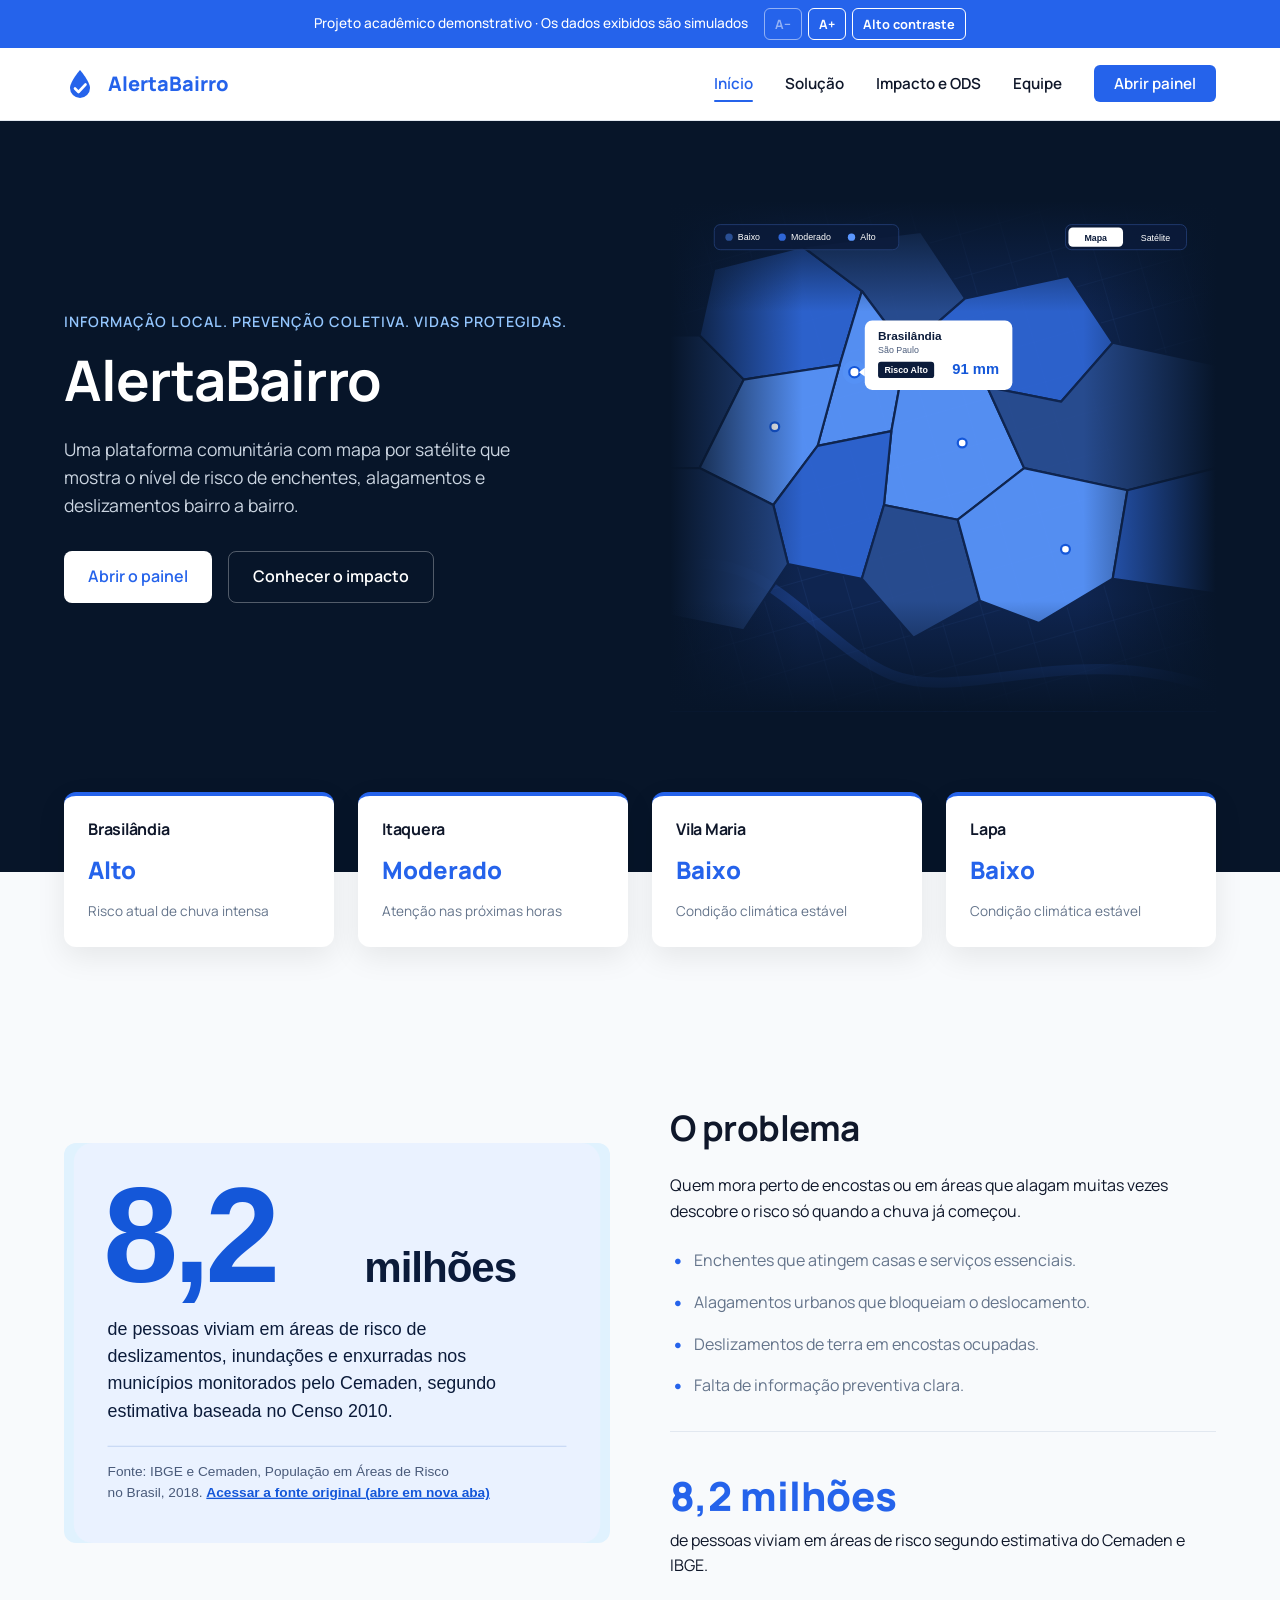
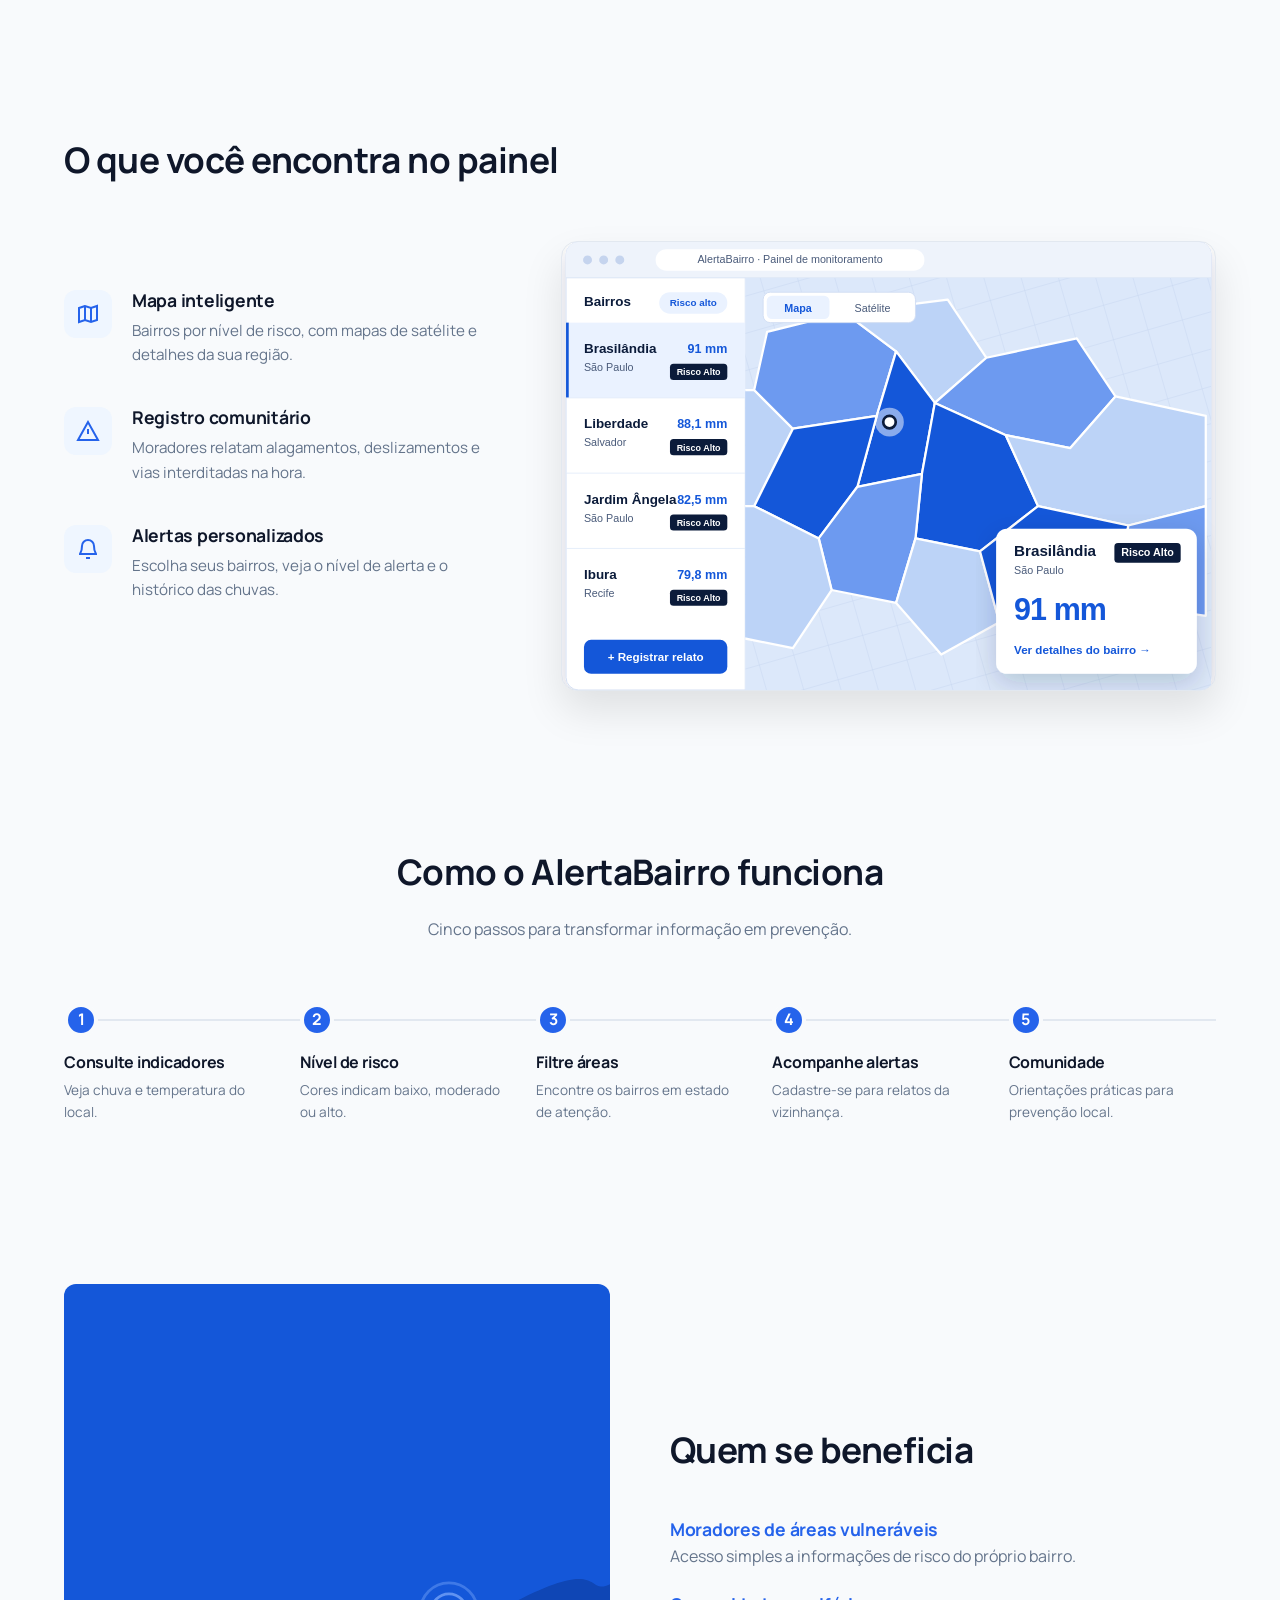
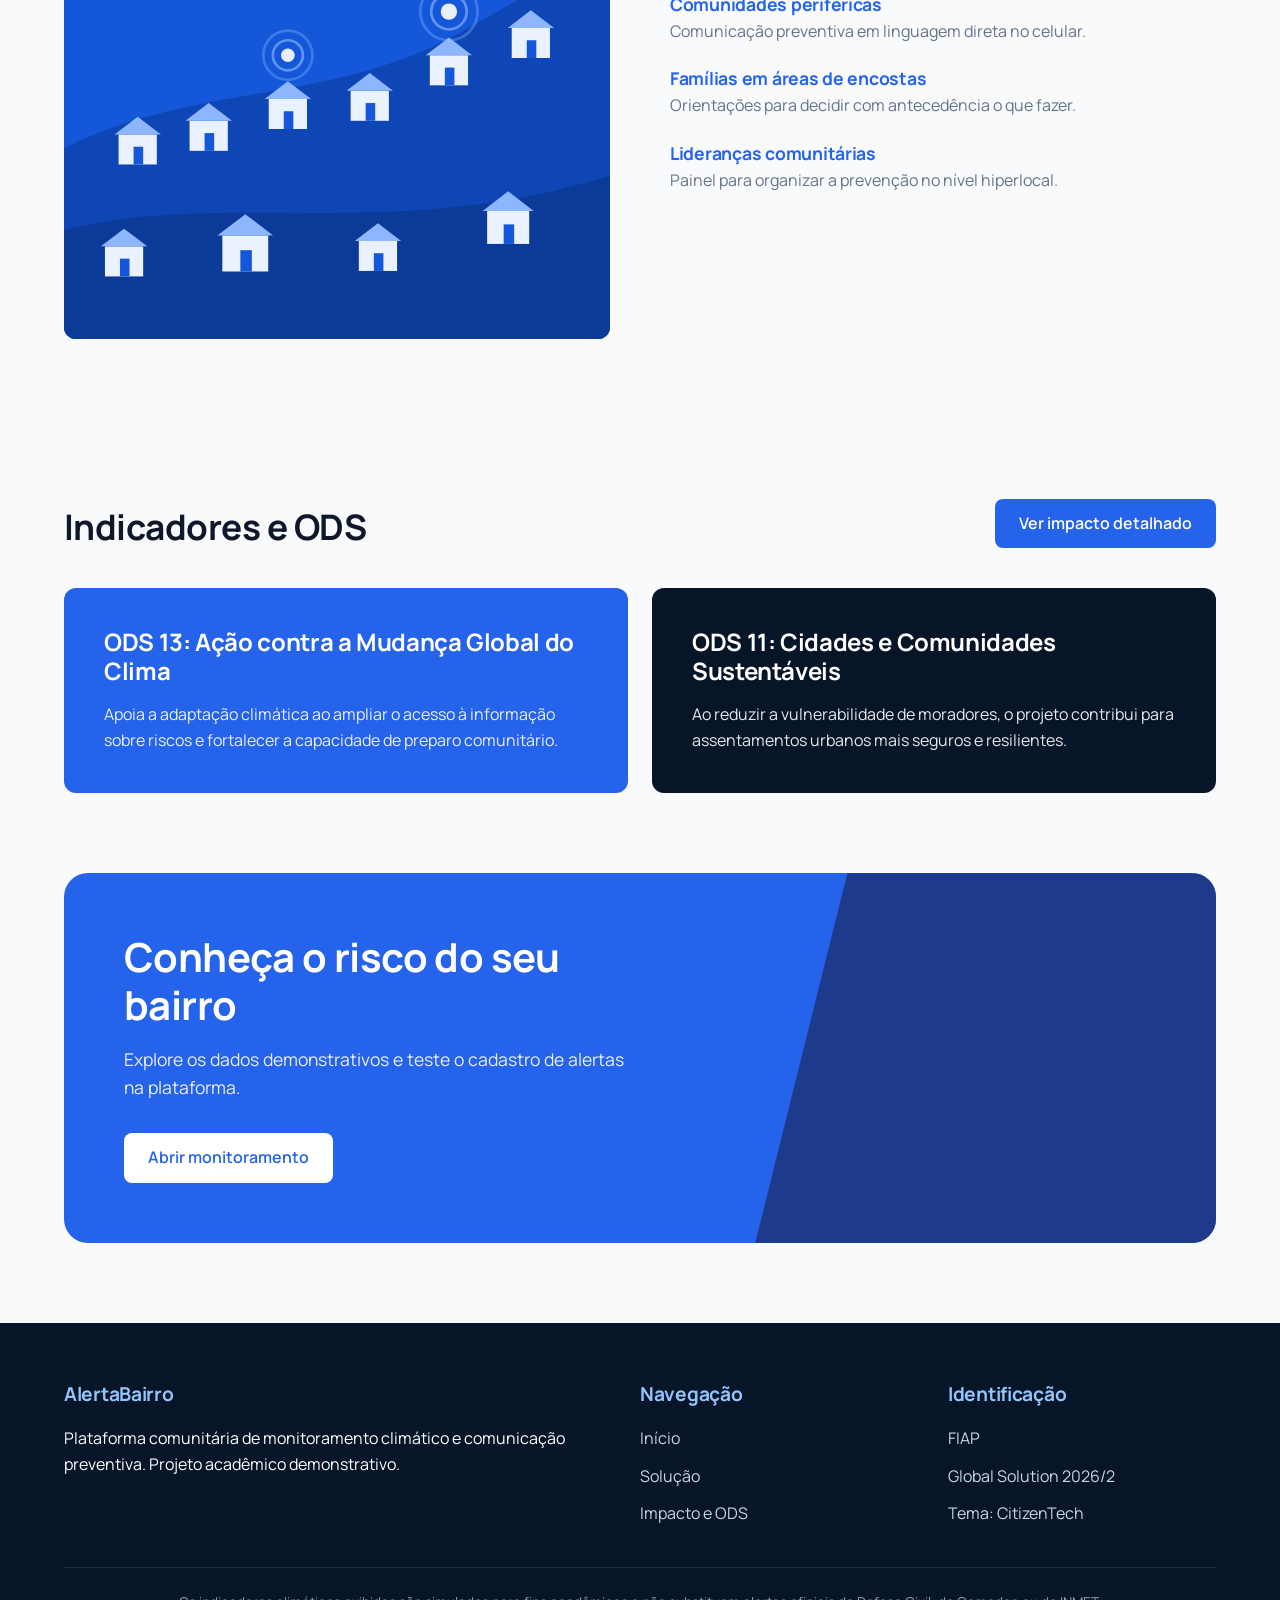
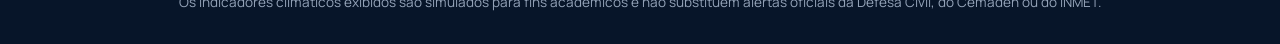
==== commit cff5c497: "Adicionando novas funcionalidades, informacoes da equipe e design" ====
--- a/index.html
+++ b/index.html
@@ -11,13 +11,19 @@
   <link rel="preconnect" href="https://fonts.gstatic.com" crossorigin>
   <link href="https://fonts.googleapis.com/css2?family=Manrope:wght@400;500;600;700;800&display=swap" rel="stylesheet">
   <link rel="icon" type="image/svg+xml" href="img/favicon.svg">
-  <link rel="stylesheet" href="./css/index/style.css">
+  <link rel="stylesheet" href="css/index/style.css">
+  <link rel="stylesheet" href="css/paginas.css">
+  <link rel="stylesheet" href="css/acessibilidade.css">
+  <script src="js/main.js" defer></script>
+  <script src="js/acessibilidade.js" defer></script>
 </head>
 
 <body>
 
+  <a class="skip-link" href="#conteudo">Ir para o conteúdo principal</a>
+
   <!-- ICONS SPRITE (mantido o seu original) -->
-  <svg class="sprite" style="display: none;" aria-hidden="true" focusable="false">
+  <svg class="sprite" aria-hidden="true" focusable="false">
     <symbol id="i-map" viewBox="0 0 24 24">
       <path d="M9 4L3 6v14l6-2 6 2 6-2V4l-6 2-6-2z" />
       <path d="M9 4v14" />
@@ -38,17 +44,21 @@
 
   <header class="site-header">
     <div class="container header-inner">
-      <a class="brand" href="index.html">
-        <svg viewBox="0 0 32 32" aria-hidden="true">
+      <a class="brand" href="index.html" aria-label="AlertaBairro, página inicial">
+        <svg viewBox="0 0 32 32" aria-hidden="true" focusable="false">
           <path d="M16 2C16 2 6 13.5 6 20a10 10 0 0 0 20 0C26 13.5 16 2 16 2Z" fill="#2563eb" />
           <path d="M11 20.5l3.5 3.5 7-7.5" fill="none" stroke="#fff" stroke-width="2.6" stroke-linecap="round"
             stroke-linejoin="round" />
         </svg>
         <span>AlertaBairro</span>
       </a>
+      <button class="menu-toggle" id="menu-toggle" type="button" aria-expanded="false" aria-controls="menu-principal">
+        <span class="sr-only">Abrir menu</span>
+        <svg class="icon" viewBox="0 0 24 24" aria-hidden="true" focusable="false"><path d="M4 6h16M4 12h16M4 18h16"/></svg>
+      </button>
       <nav aria-label="Navegação principal">
-        <ul class="menu">
-          <li><a href="index.html">Início</a></li>
+        <ul class="menu" id="menu-principal">
+          <li><a href="index.html" aria-current="page">Início</a></li>
           <li><a href="solucao.html">Solução</a></li>
           <li><a href="impacto.html">Impacto e ODS</a></li>
           <li><a href="equipe.html">Equipe</a></li>
@@ -212,8 +222,8 @@
             <text x="152" y="1296" font-size="13" fill="#4A5B7A" font-family="sans-serif">Fonte: IBGE e Cemaden,
               População em Áreas de Risco</text>
             <text x="152" y="1316" font-size="13" fill="#4A5B7A" font-family="sans-serif">no Brasil, 2018.
-              <a href="https://www.ibge.gov.br/apps/populacaoareasderisco/" target="_blank">
-                <tspan fill="#1457D9" text-decoration="underline" font-weight="600" style="cursor: pointer;">Acessar a
+              <a href="https://www.ibge.gov.br/apps/populacaoareasderisco/" target="_blank" rel="noopener noreferrer">
+                <tspan fill="#1457D9" text-decoration="underline" font-weight="600">Acessar a
                   fonte original (abre em nova aba)</tspan>
               </a>
             </text>
@@ -241,7 +251,7 @@
     <!-- O QUE VOCÊ ENCONTRA -->
     <section class="section">
       <div class="container">
-        <h2 class="section-title text-center" style="margin-bottom: 60px;">O que você encontra no painel</h2>
+        <h2 class="section-title text-center mb-60">O que você encontra no painel</h2>
         <div class="features-grid">
           <div>
             <div class="feature-item">
@@ -404,7 +414,7 @@
     <section class="section steps-section">
       <div class="container">
         <h2 class="section-title">Como o AlertaBairro funciona</h2>
-        <p style="color: var(--text-muted); margin-bottom: 40px;">Cinco passos para transformar informação em prevenção.
+        <p class="texto-apoio">Cinco passos para transformar informação em prevenção.
         </p>
 
         <div class="timeline">
@@ -441,7 +451,7 @@
     <section class="section">
       <div class="container bene-grid">
         <svg viewBox="120 2700 400 480" width="100%" height="100%" preserveAspectRatio="xMidYMid slice"
-          xmlns="http://www.w3.org/2000/svg" style="border-radius: 12px;">
+          xmlns="http://www.w3.org/2000/svg" class="svg-arredondado">
           <defs>
             <g id="house">
               <rect x="0" y="0" width="28" height="22" fill="#EAF2FF" />
@@ -498,7 +508,7 @@
       <div class="container">
         <div class="ods-header">
           <div>
-            <h2 class="section-title" style="margin-bottom: 0;">Indicadores e ODS</h2>
+            <h2 class="section-title mb-0">Indicadores e ODS</h2>
           </div>
           <a class="btn btn-primary" href="impacto.html">Ver impacto detalhado</a>
         </div>
@@ -519,7 +529,7 @@
     </section>
 
     <!-- CTA FOOTER -->
-    <section class="section" style="padding-top: 0;">
+    <section class="section pt-0">
       <div class="container">
         <div class="cta-banner">
           <div class="cta-content">
--- a/css/index/style.css
+++ b/css/index/style.css
@@ -73,15 +73,6 @@
       color: #fff;
     }
 
-    .btn-emergency {
-      background-color: #dc2626;
-      color: #fff;
-    }
-
-    .btn-emergency:hover {
-      background-color: #b91c1c;
-    }
-
     /* AVISO TOPO */
     .notice-bar {
       background: var(--primary);
@@ -643,3 +634,10 @@
         display: none;
       }
     }
+
+    /* UTILITÁRIOS (substituem os estilos inline do HTML) */
+    .mb-0 { margin-bottom: 0; }
+    .mb-60 { margin-bottom: 60px; }
+    .pt-0 { padding-top: 0; }
+    .texto-apoio { color: var(--text-muted); margin-bottom: 40px; }
+    .svg-arredondado { border-radius: 12px; }
--- a/css/paginas.css
+++ b/css/paginas.css
@@ -0,0 +1,711 @@
+/* ==========================================================================
+   AlertaBairro — páginas internas (equipe, impacto)
+   Camada sobre css/index/style.css: reaproveita tokens, header, botões,
+   cards, timeline, ODS, CTA e footer do index e acrescenta apenas o que
+   as páginas internas precisam (acessibilidade, menu mobile, hero interno).
+   ========================================================================== */
+
+/* ACESSIBILIDADE E UTILITÁRIOS ------------------------------------------- */
+.sprite {
+  position: absolute;
+  width: 0;
+  height: 0;
+  overflow: hidden;
+}
+
+.sr-only {
+  position: absolute;
+  width: 1px;
+  height: 1px;
+  padding: 0;
+  margin: -1px;
+  overflow: hidden;
+  clip: rect(0, 0, 0, 0);
+  white-space: nowrap;
+  border: 0;
+}
+
+.skip-link {
+  position: absolute;
+  left: 16px;
+  top: -100px;
+  z-index: 200;
+  background: var(--bg-dark);
+  color: #fff;
+  padding: 10px 16px;
+  border-radius: 8px;
+  font-weight: 600;
+}
+
+.skip-link:focus {
+  top: 12px;
+}
+
+:focus-visible {
+  outline: 3px solid #f59e0b;
+  outline-offset: 2px;
+  border-radius: 4px;
+}
+
+.icon {
+  width: 1.25em;
+  height: 1.25em;
+  fill: none;
+  stroke: currentColor;
+  stroke-width: 2;
+  stroke-linecap: round;
+  stroke-linejoin: round;
+  flex-shrink: 0;
+}
+
+h1,
+h2,
+h3,
+h4 {
+  line-height: 1.2;
+  letter-spacing: -0.015em;
+}
+
+/* HEADER: item atual e menu mobile --------------------------------------- */
+.header-inner {
+  position: relative;
+}
+
+.menu a:not(.menu-cta) {
+  position: relative;
+  padding: 4px 0;
+  transition: color 0.2s ease;
+}
+
+.menu a:not(.menu-cta):hover {
+  color: var(--primary);
+}
+
+.menu a[aria-current="page"]:not(.menu-cta) {
+  color: var(--primary);
+}
+
+.menu a[aria-current="page"]:not(.menu-cta)::after {
+  content: '';
+  position: absolute;
+  left: 0;
+  right: 0;
+  bottom: -4px;
+  height: 2px;
+  border-radius: 2px;
+  background: var(--primary);
+}
+
+.menu-cta {
+  transition: background-color 0.2s ease;
+}
+
+.menu-cta:hover {
+  background: var(--primary-hover);
+}
+
+.btn-primary,
+.btn-light,
+.btn-outline {
+  transition: all 0.3s ease;
+}
+
+.btn-light:hover {
+  background: #eff6ff;
+}
+
+.btn-outline:hover {
+  background: rgba(255, 255, 255, 0.1);
+  border-color: rgba(255, 255, 255, 0.6);
+}
+
+.menu-toggle {
+  display: none;
+  width: 44px;
+  height: 44px;
+  align-items: center;
+  justify-content: center;
+  background: transparent;
+  border: 1px solid var(--border-color);
+  border-radius: 8px;
+  color: var(--text-main);
+  cursor: pointer;
+}
+
+.menu-toggle:hover {
+  border-color: var(--primary);
+  color: var(--primary);
+}
+
+.menu-toggle .icon {
+  width: 1.4rem;
+  height: 1.4rem;
+}
+
+/* HERO INTERNO ------------------------------------------------------------ */
+.page-hero {
+  position: relative;
+  overflow: hidden;
+  background: var(--bg-dark);
+  color: #fff;
+  padding: 72px 0 88px;
+}
+
+.page-hero::before {
+  content: '';
+  position: absolute;
+  inset: -40% -10% -40% 35%;
+  background-image:
+    linear-gradient(rgba(37, 99, 235, 0.28) 1px, transparent 1px),
+    linear-gradient(90deg, rgba(37, 99, 235, 0.28) 1px, transparent 1px);
+  background-size: 56px 56px;
+  transform: rotate(-16deg);
+  -webkit-mask-image: radial-gradient(ellipse at 60% 50%, #000 0%, transparent 70%);
+  mask-image: radial-gradient(ellipse at 60% 50%, #000 0%, transparent 70%);
+  pointer-events: none;
+}
+
+.page-hero::after {
+  content: '';
+  position: absolute;
+  right: 8%;
+  top: 50%;
+  width: 420px;
+  height: 420px;
+  transform: translateY(-50%);
+  background: radial-gradient(circle, rgba(91, 151, 255, 0.28) 0%, transparent 65%);
+  pointer-events: none;
+}
+
+.page-hero .container {
+  position: relative;
+  z-index: 1;
+}
+
+.page-hero h1 {
+  font-size: 3rem;
+  line-height: 1.1;
+  margin-bottom: 20px;
+  color: #fff;
+}
+
+.page-hero .lead {
+  font-size: 1.1rem;
+  color: #cbd5e1;
+  max-width: 640px;
+}
+
+/* SEÇÕES ------------------------------------------------------------------ */
+.section-head {
+  margin-bottom: 40px;
+}
+
+.section-head .section-title {
+  margin-bottom: 12px;
+}
+
+.section-sub {
+  color: var(--text-muted);
+  max-width: 720px;
+}
+
+.steps-section .section-sub {
+  margin: 0 auto 40px;
+}
+
+.callout {
+  display: flex;
+  gap: 14px;
+  align-items: flex-start;
+  background: #eff6ff;
+  border: 1px solid #bfdbfe;
+  border-left: 4px solid var(--primary);
+  border-radius: var(--radius);
+  padding: 16px 20px;
+  margin-bottom: 40px;
+  color: #1e3a8a;
+  font-size: 0.95rem;
+}
+
+.callout .icon {
+  margin-top: 2px;
+  color: var(--primary);
+}
+
+.callout p {
+  margin: 0;
+}
+
+/* GRADES E CARDS ---------------------------------------------------------- */
+.grid {
+  display: grid;
+  gap: 24px;
+}
+
+.grid-2 {
+  grid-template-columns: repeat(2, 1fr);
+}
+
+.grid-3 {
+  grid-template-columns: repeat(3, 1fr);
+}
+
+.info-card {
+  background: var(--card-bg);
+  border: 1px solid var(--border-color);
+  border-radius: var(--radius);
+  padding: 28px;
+  display: flex;
+  flex-direction: column;
+  gap: 4px;
+  transition: transform 0.25s ease, box-shadow 0.25s ease, border-color 0.25s ease;
+}
+
+.info-card:hover {
+  transform: translateY(-3px);
+  box-shadow: 0 10px 30px rgba(0, 0, 0, 0.08);
+  border-color: #bfdbfe;
+}
+
+.info-card .icon-box {
+  width: 48px;
+  height: 48px;
+  background: #eff6ff;
+  color: var(--primary);
+  border-radius: 12px;
+  display: flex;
+  align-items: center;
+  justify-content: center;
+  margin-bottom: 16px;
+}
+
+.info-card .icon-box .icon {
+  width: 24px;
+  height: 24px;
+}
+
+.info-card h3 {
+  font-size: 1.1rem;
+  margin-bottom: 6px;
+}
+
+.info-card p {
+  color: var(--text-muted);
+  font-size: 0.95rem;
+}
+
+/* BANNER DE ODS (mesma linguagem dos ods-card do index) ------------------- */
+.ods-banner {
+  display: flex;
+  gap: 28px;
+  align-items: center;
+  padding: 36px 40px;
+  border-radius: var(--radius);
+  color: #fff;
+  margin-bottom: 24px;
+  position: relative;
+  overflow: hidden;
+}
+
+.ods-banner.blue {
+  background: var(--primary);
+}
+
+.ods-banner.dark {
+  background: var(--bg-dark);
+}
+
+.ods-banner::after {
+  content: '';
+  position: absolute;
+  right: 0;
+  top: 0;
+  bottom: 0;
+  width: 28%;
+  background: rgba(255, 255, 255, 0.07);
+  clip-path: polygon(30% 0, 100% 0, 100% 100%, 0% 100%);
+  pointer-events: none;
+}
+
+.ods-num {
+  flex-shrink: 0;
+  width: 84px;
+  height: 84px;
+  border-radius: 16px;
+  background: rgba(255, 255, 255, 0.14);
+  border: 1px solid rgba(255, 255, 255, 0.28);
+  display: flex;
+  flex-direction: column;
+  align-items: center;
+  justify-content: center;
+  line-height: 1;
+  position: relative;
+  z-index: 1;
+}
+
+.ods-num small {
+  font-size: 0.65rem;
+  font-weight: 700;
+  letter-spacing: 1px;
+  text-transform: uppercase;
+  opacity: 0.85;
+  margin-bottom: 4px;
+}
+
+.ods-num strong {
+  font-size: 2.2rem;
+  font-weight: 800;
+}
+
+.ods-banner-text {
+  position: relative;
+  z-index: 1;
+  max-width: 640px;
+}
+
+.ods-banner h2 {
+  font-size: 1.7rem;
+  color: #fff;
+  margin-bottom: 8px;
+}
+
+.ods-banner p {
+  opacity: 0.9;
+  margin: 0;
+}
+
+/* IMPACTO ESPERADO -------------------------------------------------------- */
+.expected-grid {
+  display: grid;
+  grid-template-columns: 1fr 1.4fr;
+  gap: 60px;
+  align-items: start;
+}
+
+.check-list {
+  display: flex;
+  flex-direction: column;
+  gap: 14px;
+}
+
+.check-list li {
+  display: flex;
+  gap: 14px;
+  align-items: center;
+  background: var(--card-bg);
+  border: 1px solid var(--border-color);
+  border-radius: var(--radius);
+  padding: 16px 20px;
+  font-weight: 600;
+}
+
+.check-list .tick {
+  width: 32px;
+  height: 32px;
+  border-radius: 50%;
+  background: var(--primary);
+  color: #fff;
+  display: flex;
+  align-items: center;
+  justify-content: center;
+  flex-shrink: 0;
+}
+
+.check-list .tick .icon {
+  width: 18px;
+  height: 18px;
+  stroke-width: 2.6;
+}
+
+/* INDICADORES ------------------------------------------------------------- */
+.impact-card {
+  border-top: 4px solid var(--primary);
+  box-shadow: 0 10px 30px rgba(0, 0, 0, 0.06);
+  gap: 8px;
+}
+
+.impact-card .valor {
+  font-size: 2.5rem;
+  font-weight: 800;
+  line-height: 1.1;
+  color: var(--primary);
+  margin: 0 0 4px;
+}
+
+.impact-card .tag {
+  align-self: flex-start;
+  margin-top: auto;
+  padding: 4px 12px;
+  border-radius: 999px;
+  background: #eff6ff;
+  color: var(--primary-hover);
+  font-size: 0.78rem;
+  font-weight: 700;
+}
+
+.impact-card p:not(.valor) {
+  margin-bottom: 12px;
+}
+
+/* REFERÊNCIAS ------------------------------------------------------------- */
+.ref-list {
+  display: grid;
+  grid-template-columns: repeat(2, 1fr);
+  gap: 16px;
+  margin-bottom: 24px;
+}
+
+.ref-list a {
+  display: flex;
+  align-items: center;
+  justify-content: space-between;
+  gap: 16px;
+  height: 100%;
+  background: var(--card-bg);
+  border: 1px solid var(--border-color);
+  border-radius: var(--radius);
+  padding: 18px 22px;
+  font-weight: 600;
+  font-size: 0.95rem;
+  transition: border-color 0.25s ease, box-shadow 0.25s ease, color 0.25s ease;
+}
+
+.ref-list a:hover {
+  border-color: #bfdbfe;
+  color: var(--primary);
+  box-shadow: 0 10px 30px rgba(0, 0, 0, 0.06);
+}
+
+.ref-list .icon {
+  color: var(--primary);
+}
+
+.note-muted {
+  color: var(--text-muted);
+  font-size: 0.9rem;
+}
+
+/* EQUIPE ------------------------------------------------------------------ */
+.team-card {
+  background: var(--card-bg);
+  border: 1px solid var(--border-color);
+  border-top: 4px solid var(--primary);
+  border-radius: var(--radius);
+  padding: 32px 28px;
+  box-shadow: 0 10px 30px rgba(0, 0, 0, 0.06);
+  text-align: center;
+}
+
+.avatar {
+  width: 84px;
+  height: 84px;
+  border-radius: 50%;
+  margin: 0 auto 16px;
+  background: #eff6ff;
+  color: var(--primary);
+  font-size: 1.8rem;
+  font-weight: 800;
+  display: flex;
+  align-items: center;
+  justify-content: center;
+  border: 2px dashed #93c5fd;
+}
+
+.team-card h3 {
+  font-size: 1.15rem;
+  margin-bottom: 16px;
+}
+
+.team-card dl {
+  text-align: left;
+  border-top: 1px solid var(--border-color);
+  padding-top: 16px;
+  margin-bottom: 20px;
+}
+
+.team-card dt {
+  font-size: 0.75rem;
+  font-weight: 700;
+  letter-spacing: 0.5px;
+  text-transform: uppercase;
+  color: var(--text-muted);
+}
+
+.team-card dd {
+  margin: 0 0 12px;
+  font-weight: 600;
+}
+
+.team-links {
+  display: flex;
+  justify-content: center;
+  gap: 10px;
+  flex-wrap: wrap;
+}
+
+.link-pendente {
+  color: var(--text-muted);
+  font-size: 0.82rem;
+  border: 1px dashed #cbd5e1;
+  border-radius: 999px;
+  padding: 2px 12px;
+}
+
+/* LINHA DO TEMPO: responsável em destaque --------------------------------- */
+.step .resp {
+  display: inline-block;
+  margin-top: 8px;
+  font-size: 0.78rem;
+  font-weight: 700;
+  color: var(--primary-hover);
+  background: #eff6ff;
+  border-radius: 999px;
+  padding: 2px 10px;
+}
+
+/* CTA: o index já define o banner; aqui só garante o botão e o respiro ---- */
+.cta-section {
+  padding-top: 0;
+}
+
+/* FOOTER E MARCA: estados de hover --------------------------------------- */
+.footer-links a:hover {
+  color: #fff;
+}
+
+.brand:hover {
+  color: var(--primary-hover);
+}
+
+/* RESPONSIVO -------------------------------------------------------------- */
+@media (max-width: 960px) {
+  .timeline {
+    flex-direction: column;
+    gap: 24px;
+  }
+
+  .timeline::before {
+    left: 16px;
+    top: 0;
+    bottom: 0;
+    width: 2px;
+    height: auto;
+  }
+
+  .step {
+    width: 100%;
+    padding-left: 50px;
+  }
+
+  .step-dot {
+    position: absolute;
+    left: 0;
+    top: 0;
+  }
+
+  .grid-3 {
+    grid-template-columns: repeat(2, 1fr);
+  }
+}
+
+@media (max-width: 768px) {
+  .menu-toggle {
+    display: inline-flex;
+    margin-left: auto;
+  }
+
+  .menu {
+    display: none;
+    position: absolute;
+    top: 100%;
+    left: 0;
+    right: 0;
+    flex-direction: column;
+    align-items: stretch;
+    gap: 4px;
+    padding: 12px 24px 20px;
+    background: #fff;
+    border-bottom: 1px solid var(--border-color);
+    box-shadow: 0 16px 32px rgba(15, 23, 42, 0.1);
+  }
+
+  .menu.aberto {
+    display: flex;
+  }
+
+  .menu a {
+    display: block;
+    padding: 12px 8px;
+  }
+
+  .menu a[aria-current="page"]:not(.menu-cta)::after {
+    display: none;
+  }
+
+  .menu a[aria-current="page"]:not(.menu-cta) {
+    background: #eff6ff;
+    border-radius: 8px;
+  }
+
+  .menu-cta {
+    margin-top: 8px;
+    text-align: center;
+    padding: 12px 20px;
+  }
+
+  .page-hero {
+    padding: 56px 0 64px;
+  }
+
+  .page-hero h1 {
+    font-size: 2.3rem;
+  }
+
+  .page-hero::after {
+    display: none;
+  }
+
+  .section {
+    padding: 56px 0;
+  }
+
+  .grid-2,
+  .grid-3,
+  .ref-list,
+  .expected-grid {
+    grid-template-columns: 1fr;
+  }
+
+  .expected-grid {
+    gap: 32px;
+  }
+
+  .ods-banner {
+    flex-direction: column;
+    align-items: flex-start;
+    padding: 28px 24px;
+    gap: 20px;
+  }
+
+  .ods-banner h2 {
+    font-size: 1.4rem;
+  }
+
+  .ods-banner::after {
+    display: none;
+  }
+
+  .footer-grid {
+    grid-template-columns: 1fr;
+  }
+}
+
+@media (prefers-reduced-motion: reduce) {
+  * {
+    transition: none !important;
+  }
+
+  .info-card:hover {
+    transform: none;
+  }
+}
--- a/css/acessibilidade.css
+++ b/css/acessibilidade.css
@@ -0,0 +1,136 @@
+/* ==========================================================================
+   AlertaBairro — ferramentas de acessibilidade
+   Tamanho do texto (data-fonte no <html>) e alto contraste (data-contraste).
+   Funciona nas quatro páginas, que usam folhas de estilo diferentes.
+   ========================================================================== */
+
+/* Barra de aviso com as ferramentas ------------------------------------- */
+.notice-bar {
+  display: flex;
+  flex-wrap: wrap;
+  align-items: center;
+  justify-content: center;
+  gap: 4px 16px;
+}
+
+.acess-ferramentas {
+  display: inline-flex;
+  flex-wrap: wrap;
+  align-items: center;
+  justify-content: center;
+  gap: 6px;
+}
+
+.acess-botao {
+  min-height: 32px;
+  min-width: 36px;
+  padding: 2px 10px;
+  border: 1px solid #fff;
+  border-radius: 6px;
+  background: transparent;
+  color: #fff;
+  font: inherit;
+  font-size: 0.8rem;
+  font-weight: 700;
+  cursor: pointer;
+}
+
+.acess-botao:hover:not(:disabled),
+.acess-botao[aria-pressed="true"] {
+  background: #fff;
+  color: #0a1f44;
+}
+
+.acess-botao:disabled {
+  opacity: 0.5;
+  cursor: not-allowed;
+}
+
+.acess-botao:focus-visible {
+  outline: 3px solid #f59e0b;
+  outline-offset: 2px;
+}
+
+/* Tamanho do texto: todo o projeto usa rem ------------------------------- */
+html[data-fonte="1"] { font-size: 112.5%; }
+html[data-fonte="2"] { font-size: 125%; }
+html[data-fonte="3"] { font-size: 150%; }
+
+/* Alto contraste: fundo preto, texto branco, destaques em amarelo --------- */
+html[data-contraste="alto"] {
+  --bg: #000; --surface: #000; --sky: #000; --line: #fff; --ink: #fff; --muted: #fff;
+  --navy: #000; --navy-2: #000; --navy-3: #000;
+  --blue: #ffd400; --blue-dark: #ffe766;
+  --bg-dark: #000; --bg-light: #000;
+  --primary: #ffd400; --primary-hover: #ffe766;
+  --text-main: #fff; --text-muted: #fff; --border-color: #fff;
+}
+
+html[data-contraste="alto"] body,
+html[data-contraste="alto"] body *:not(svg):not(svg *):not(img):not([class*="map"]):not([class*="map"] *):not([class*="badge"]):not([class*="risco-"]):not(.acess-botao) {
+  background-color: #000 !important;
+  background-image: none !important;
+  color: #fff !important;
+  border-color: #fff !important;
+  box-shadow: none !important;
+  text-shadow: none !important;
+}
+
+html[data-contraste="alto"] a,
+html[data-contraste="alto"] a * {
+  color: #ffd400 !important;
+  text-decoration: none !important;
+}
+
+html[data-contraste="alto"] .btn,
+html[data-contraste="alto"] .menu-cta,
+html[data-contraste="alto"] button:not(.acess-botao),
+html[data-contraste="alto"] input,
+html[data-contraste="alto"] select,
+html[data-contraste="alto"] textarea {
+  border: 2px solid #fff !important;
+}
+
+html[data-contraste="alto"] .btn-primary,
+html[data-contraste="alto"] .menu-cta,
+html[data-contraste="alto"] .btn-danger {
+  background-color: #ffd400 !important;
+  color: #000 !important;
+  text-decoration: none;
+}
+
+html[data-contraste="alto"] .acess-botao {
+  background: #000;
+  color: #fff;
+  border-color: #fff;
+}
+
+html[data-contraste="alto"] .acess-botao[aria-pressed="true"] {
+  background: #ffd400;
+  color: #000;
+  border-color: #ffd400;
+}
+
+html[data-contraste="alto"] :focus-visible {
+  outline: 4px solid #ffd400;
+  outline-offset: 3px;
+}
+
+/* Rótulos de risco mantêm texto legível sobre a cor de status */
+html[data-contraste="alto"] [class*="badge"] {
+  border: 2px solid #fff;
+  font-weight: 800;
+}
+
+html[data-contraste="alto"] .btn,
+html[data-contraste="alto"] .menu-cta {
+  box-sizing: border-box;
+  max-width: 100%;
+}
+
+html[data-contraste="alto"] .btn,
+html[data-contraste="alto"] .menu-cta,
+html[data-contraste="alto"] button:not(.acess-botao) {
+  border-width: 1px !important;
+  outline: 1px solid #fff;
+}
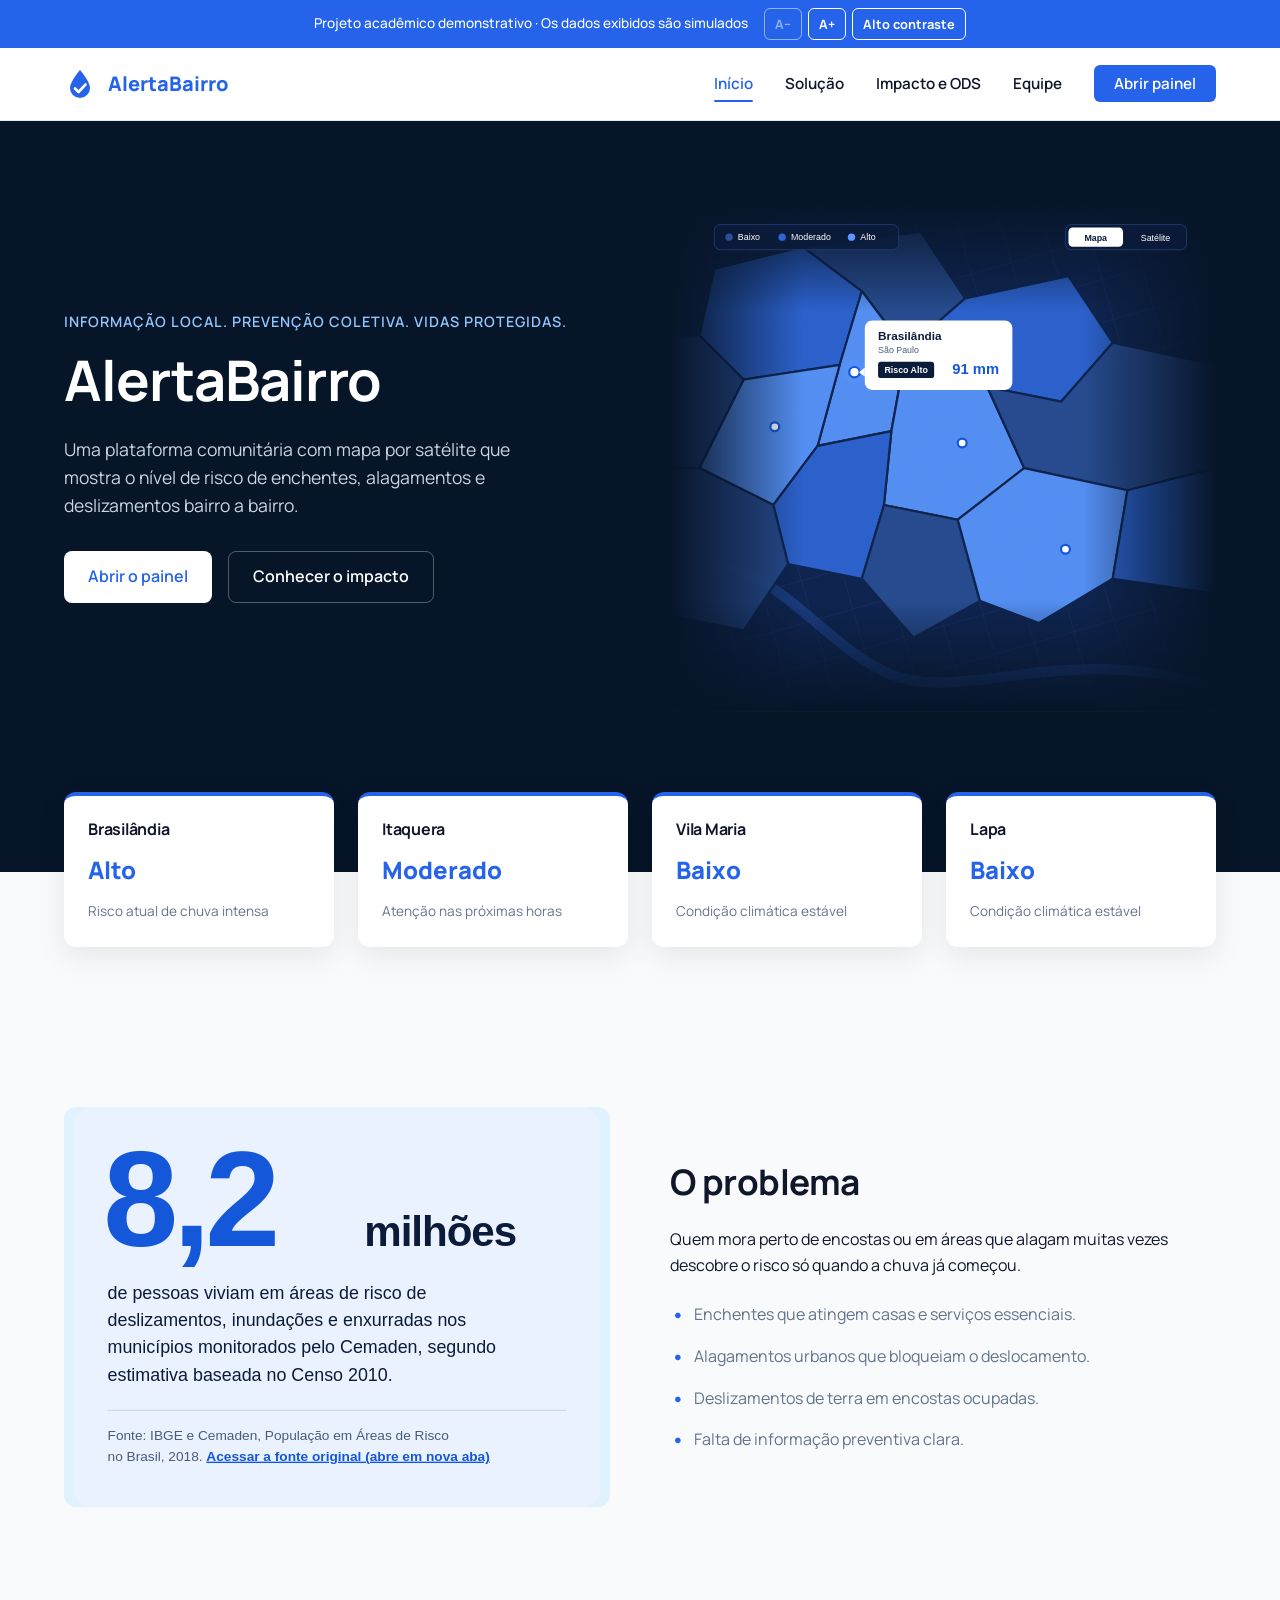
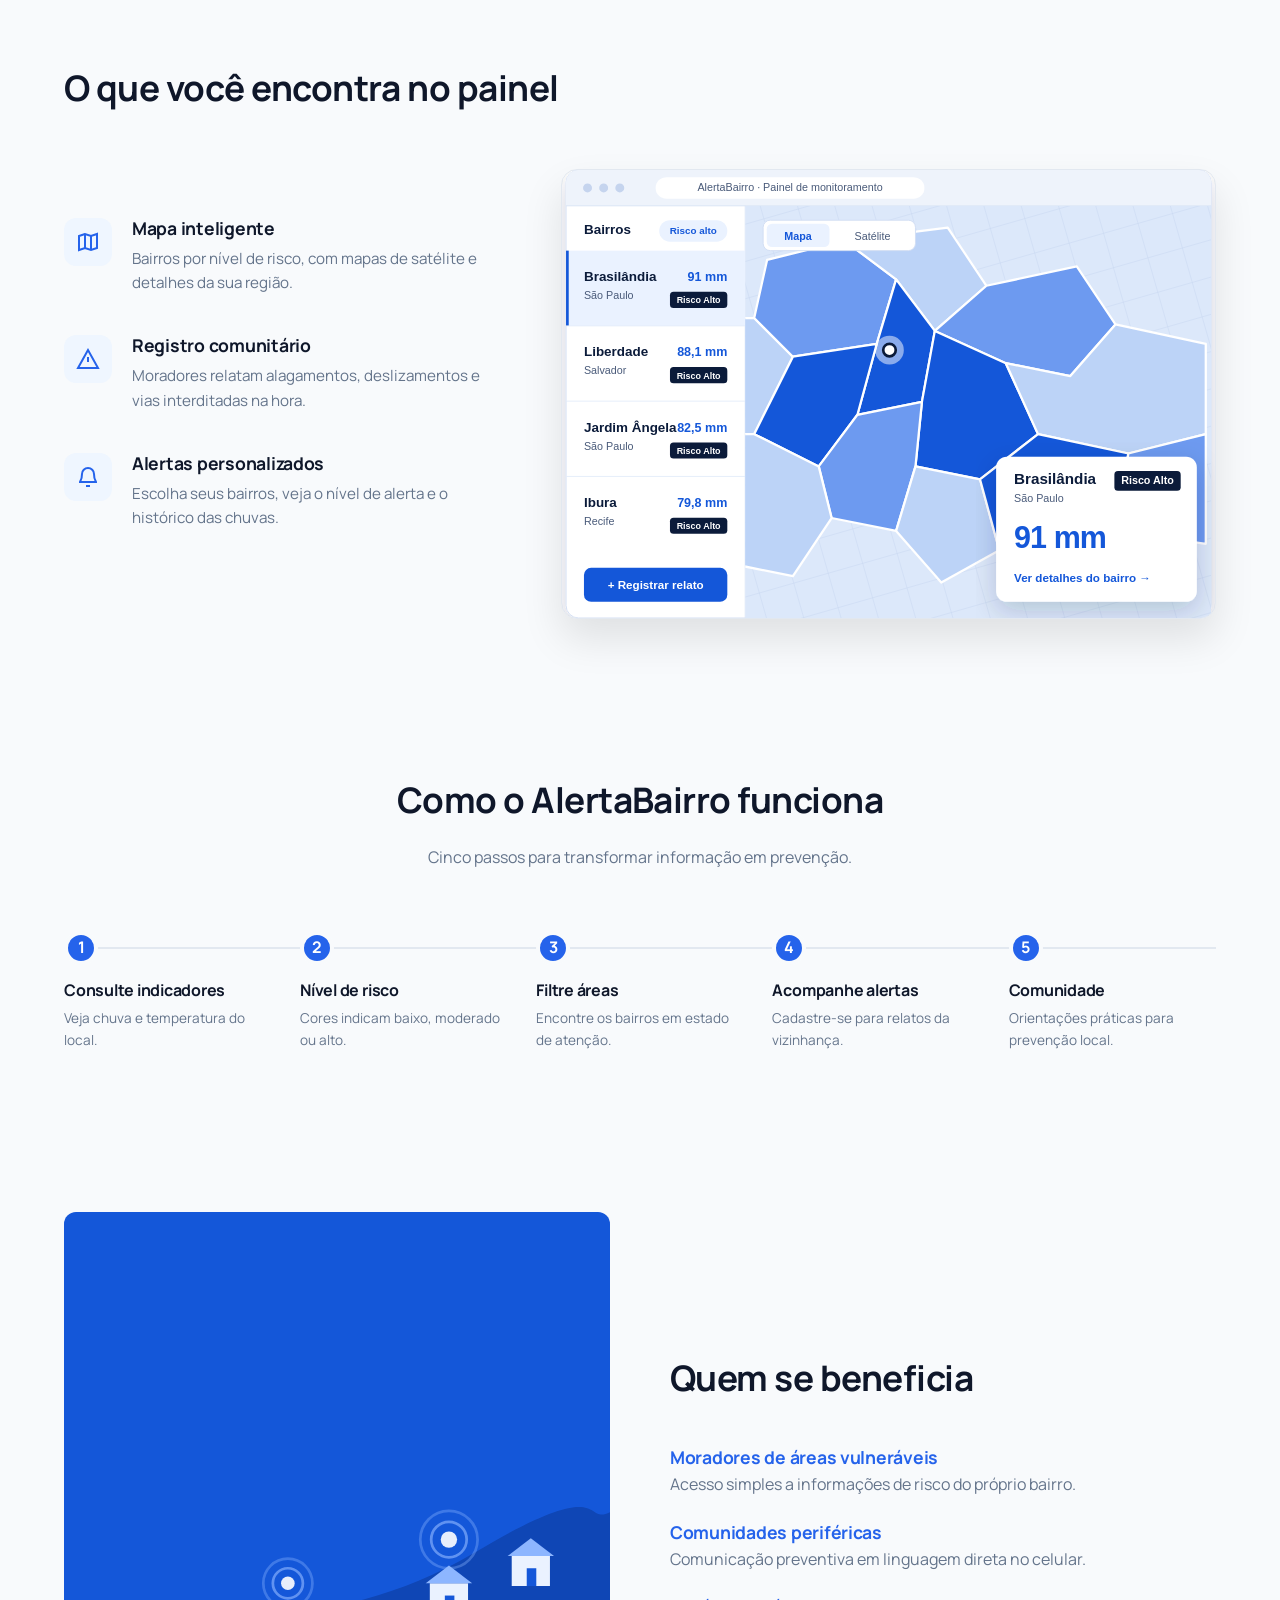
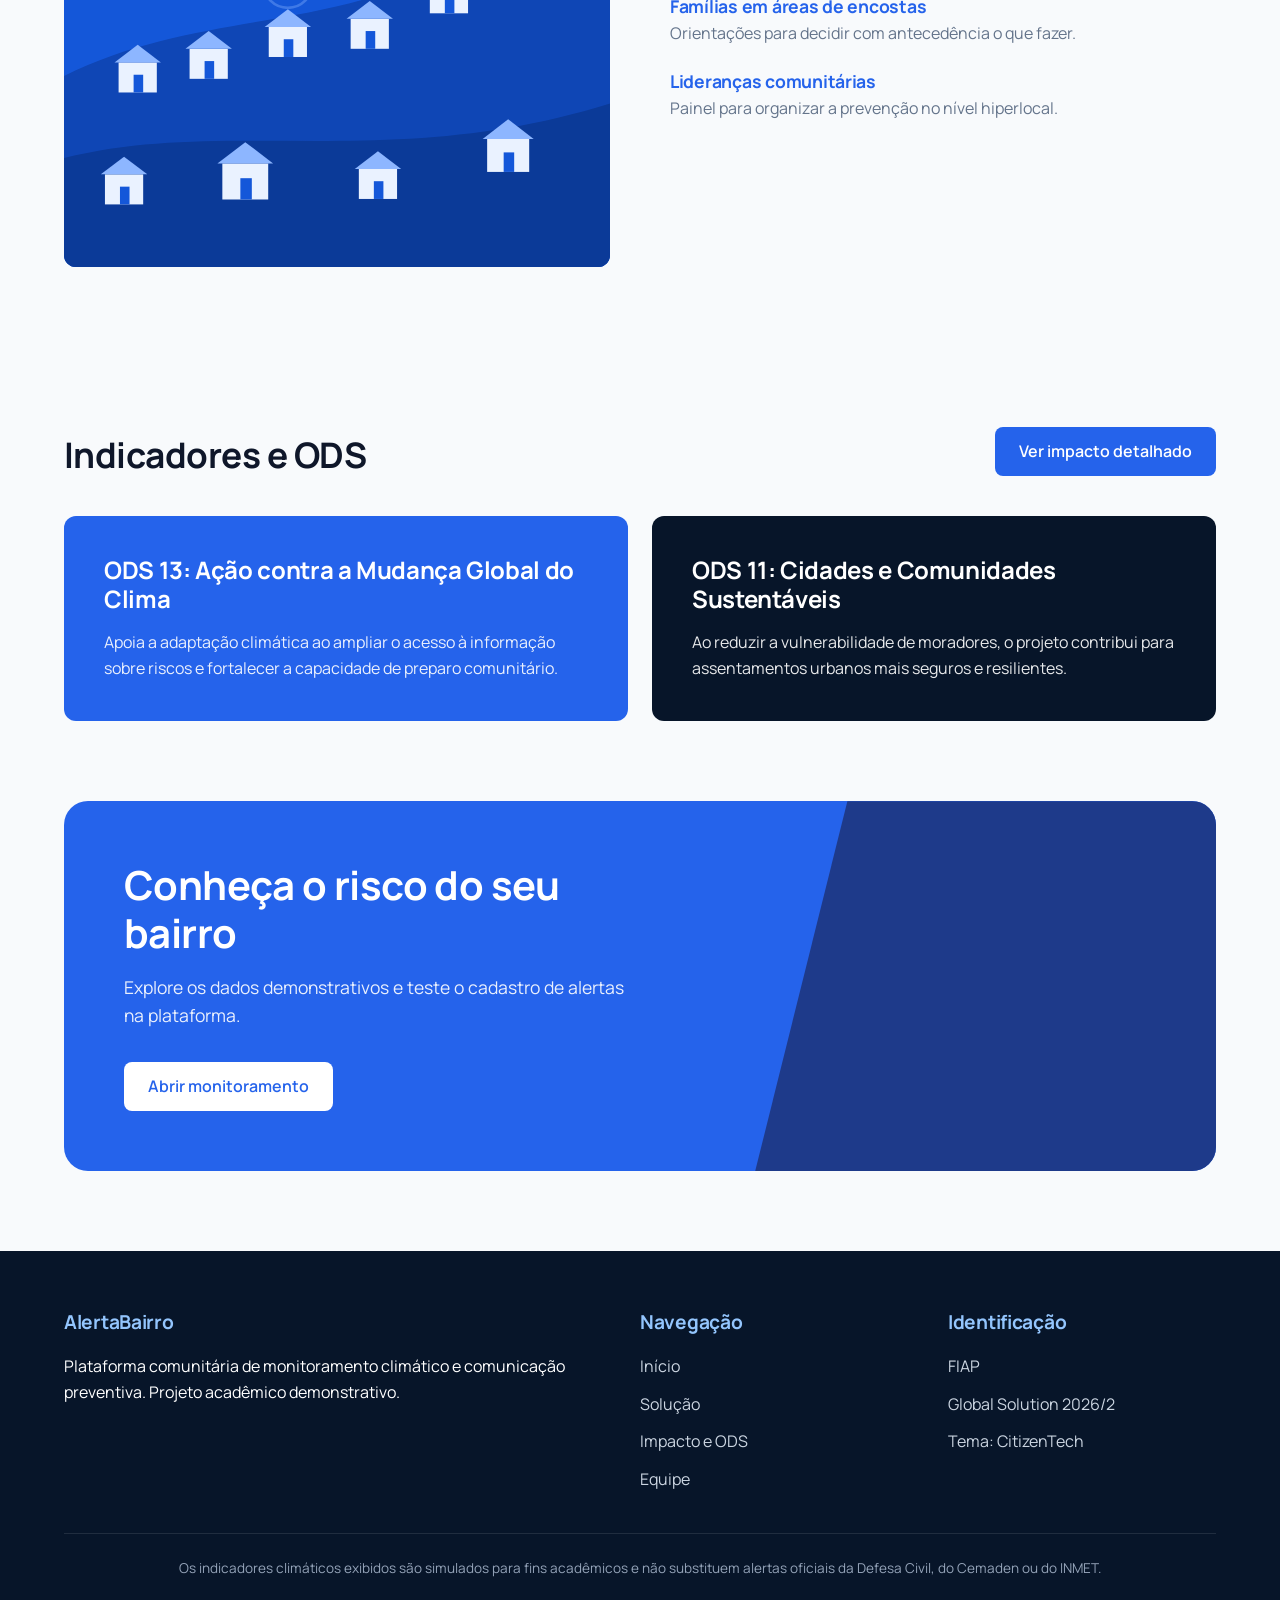
==== commit 938e5e59: "Alinhado o codigo de acordo com as pendencias" ====
--- a/index.html
+++ b/index.html
@@ -84,7 +84,7 @@
           </div>
         </div>
         <svg viewBox="700 108 740 692" width="100%" height="100%" preserveAspectRatio="xMidYMid slice"
-          xmlns="http://www.w3.org/2000/svg">
+          xmlns="http://www.w3.org/2000/svg" aria-hidden="true" focusable="false">
           <defs>
             <pattern id="gridD" width="56" height="56" patternUnits="userSpaceOnUse" patternTransform="rotate(-16)">
               <path d="M56 0H0V56" fill="none" stroke="#1C3A72" stroke-width="1" />
@@ -206,7 +206,8 @@
     <section class="section">
       <div class="container problem-grid">
         <div class="problem-visual">
-          <svg viewBox="120 980 500 380" width="100%" height="100%" xmlns="http://www.w3.org/2000/svg">
+          <svg viewBox="120 980 500 380" width="100%" height="100%" xmlns="http://www.w3.org/2000/svg" role="group"
+            aria-label="Dado real: 8,2 milhões de pessoas viviam em áreas de risco. Fonte: IBGE e Cemaden, 2018">
             <rect x="120" y="980" width="500" height="380" rx="18" fill="#EAF2FF" />
             <text x="148" y="1112" font-size="128" font-weight="800" fill="#1457D9" letter-spacing="-5"
               font-family="sans-serif">8,2</text>
@@ -240,11 +241,7 @@
             <li>Falta de informação preventiva clara.</li>
           </ul>
 
-          <div class="problem-stat">
-            <div class="number">8,2 milhões</div>
-            <p>de pessoas viviam em áreas de risco segundo estimativa do Cemaden e IBGE.</p>
-          </div>
-        </div>
+          
       </div>
     </section>
 
@@ -255,7 +252,7 @@
         <div class="features-grid">
           <div>
             <div class="feature-item">
-              <div class="icon-box"><svg>
+              <div class="icon-box"><svg aria-hidden="true" focusable="false">
                   <use href="#i-map" />
                 </svg></div>
               <div>
@@ -264,7 +261,7 @@
               </div>
             </div>
             <div class="feature-item">
-              <div class="icon-box"><svg>
+              <div class="icon-box"><svg aria-hidden="true" focusable="false">
                   <use href="#i-alert" />
                 </svg></div>
               <div>
@@ -273,7 +270,7 @@
               </div>
             </div>
             <div class="feature-item">
-              <div class="icon-box"><svg>
+              <div class="icon-box"><svg aria-hidden="true" focusable="false">
                   <use href="#i-bell" />
                 </svg></div>
               <div>
@@ -283,7 +280,7 @@
             </div>
           </div>
           <div class="features-mockup">
-            <svg viewBox="600 1500 720 500" width="100%" height="auto" xmlns="http://www.w3.org/2000/svg">
+            <svg viewBox="600 1500 720 500" width="100%" height="auto" xmlns="http://www.w3.org/2000/svg" aria-hidden="true" focusable="false">
               <defs>
                 <filter id="shMock" x="-10%" y="-10%" width="120%" height="130%">
                   <feDropShadow dx="0" dy="10" stdDeviation="14" flood-color="#0B1B3A" flood-opacity=".18" />
@@ -451,7 +448,7 @@
     <section class="section">
       <div class="container bene-grid">
         <svg viewBox="120 2700 400 480" width="100%" height="100%" preserveAspectRatio="xMidYMid slice"
-          xmlns="http://www.w3.org/2000/svg" class="svg-arredondado">
+          xmlns="http://www.w3.org/2000/svg" class="svg-arredondado" aria-hidden="true" focusable="false">
           <defs>
             <g id="house">
               <rect x="0" y="0" width="28" height="22" fill="#EAF2FF" />
@@ -557,6 +554,7 @@
             <li><a href="index.html">Início</a></li>
             <li><a href="solucao.html">Solução</a></li>
             <li><a href="impacto.html">Impacto e ODS</a></li>
+            <li><a href="equipe.html">Equipe</a></li>
           </ul>
         </nav>
         <div>
